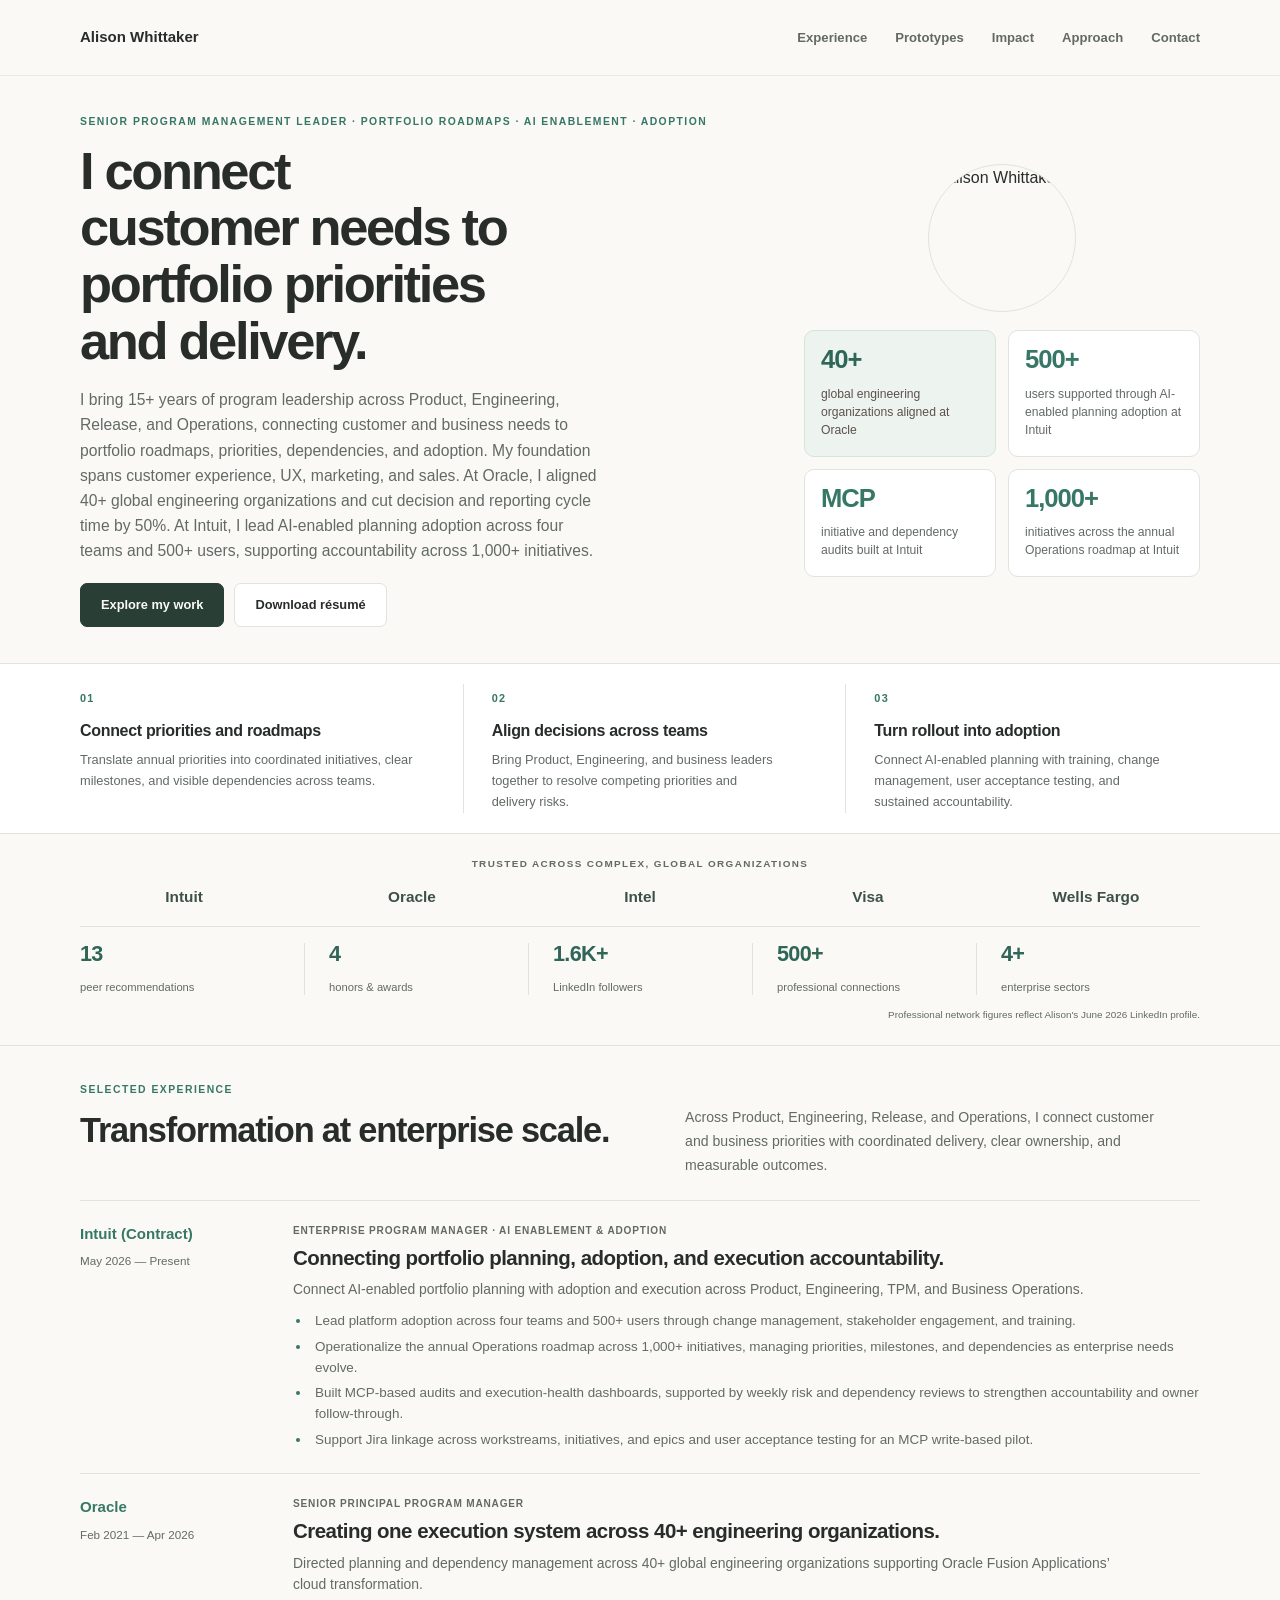
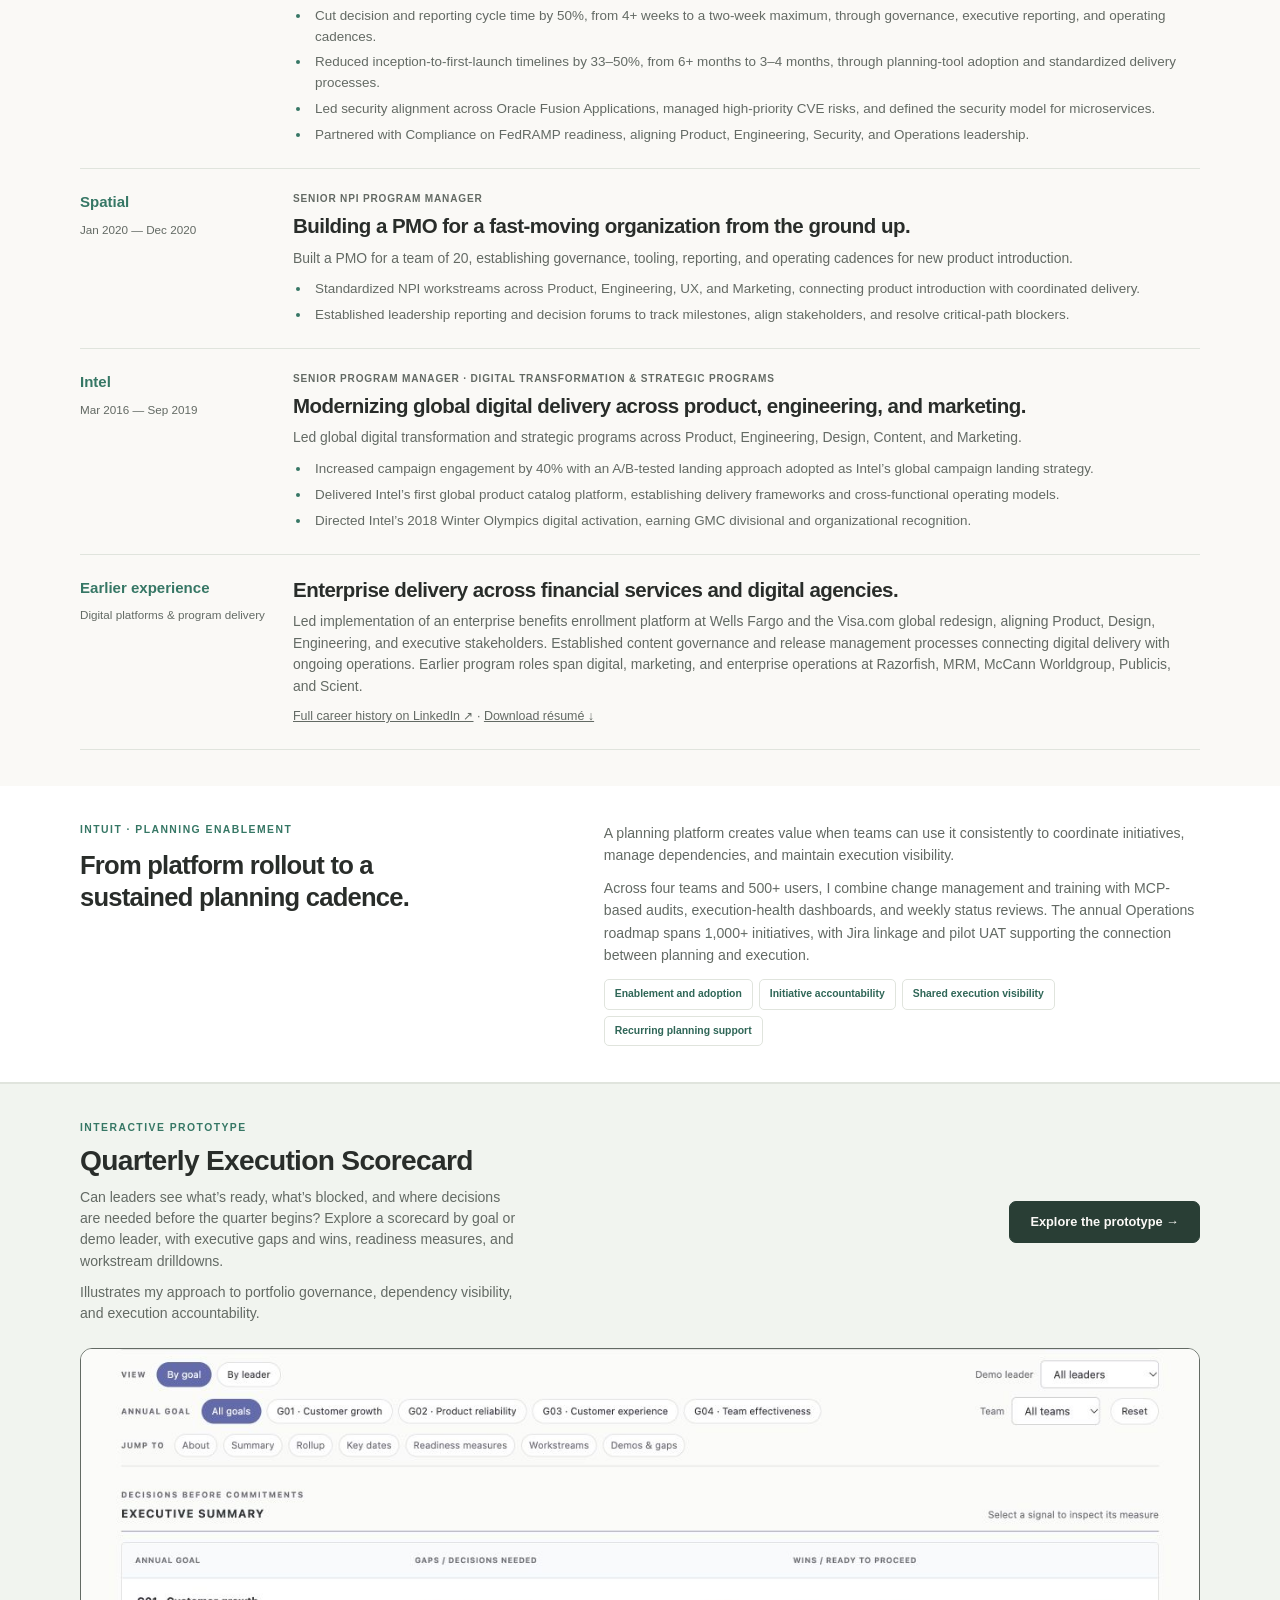
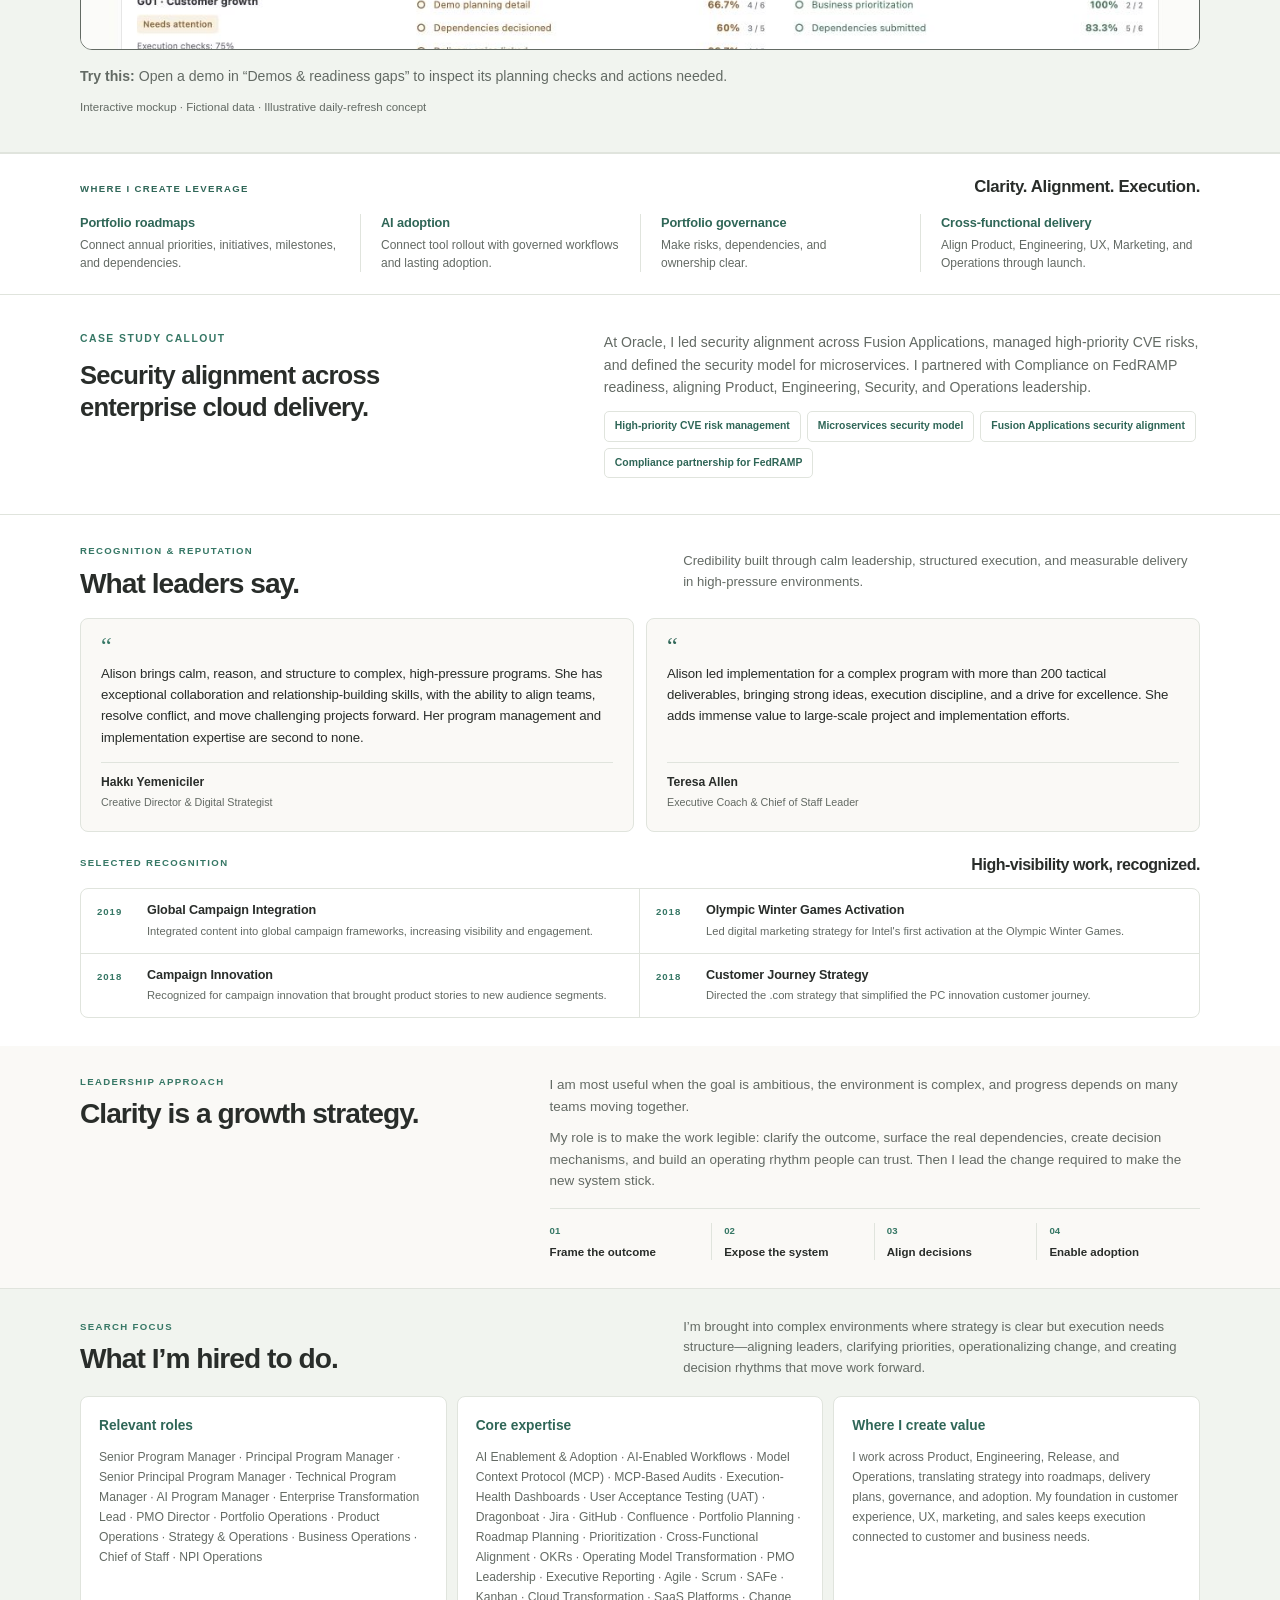
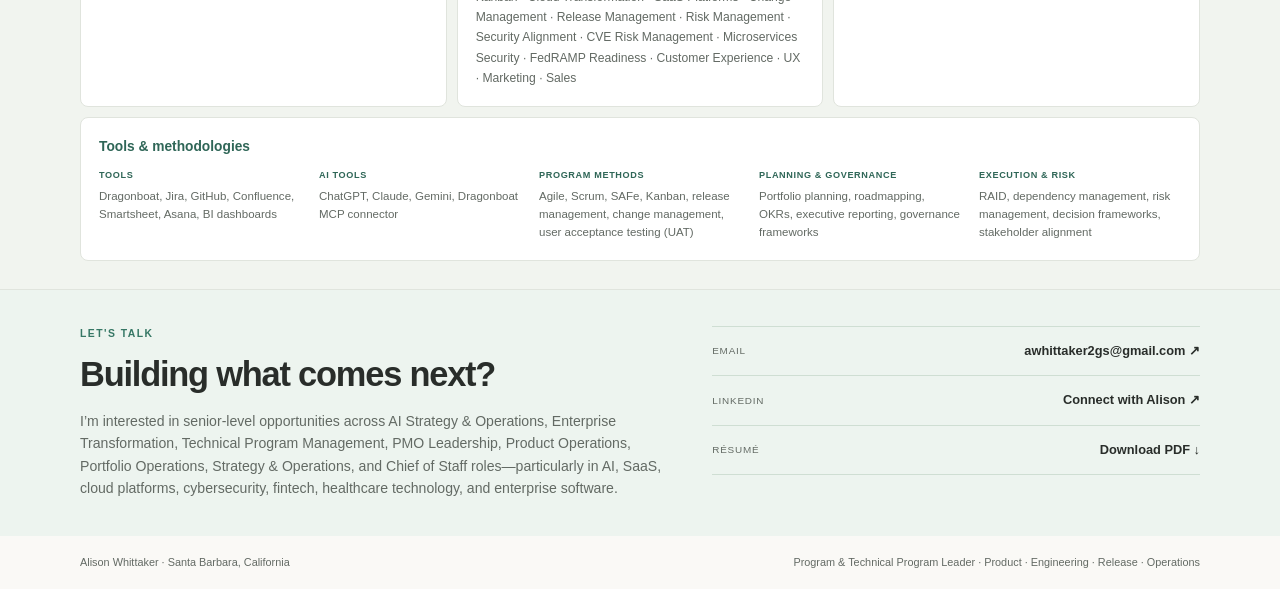
==== index.html @ 37f393e3 "Revert latest messaging balance and restore prior portfolio content" ====
<!doctype html>
<html lang="en">
<head>
  <meta charset="utf-8">
  <meta name="viewport" content="width=device-width, initial-scale=1">
  <meta name="description" content="Alison Whittaker is a senior program management leader connecting portfolio roadmaps, prioritization, AI enablement, and adoption across Product, Engineering, Release, and Operations.">
  <meta name="keywords" content="agentic AI governance, AI portfolio operating system, decision intelligence, AI strategy, AI adoption, AI enablement, AI governance, AI TRiSM, generative AI, autonomous agents, human-in-the-loop controls, enterprise transformation, technical program management, senior program manager, principal program manager, PMO leadership, portfolio governance, product operations, portfolio operations, operating model design, Dragonboat, Jira, GitHub, Confluence, Smartsheet, Asana, BI dashboards, Agile, Scrum, SAFe, Kanban, OKRs, RAID, dependency management, risk management, decision frameworks, cloud transformation, SaaS platforms, change management, release governance, FedRAMP readiness">
  <meta property="og:title" content="Alison Whittaker | Program & Technical Program Leadership">
  <meta property="og:description" content="Senior program leadership connecting customer and business needs to portfolio roadmaps, cross-functional delivery, AI enablement, and adoption.">
  <meta property="og:image" content="alison-whittaker-profile.png">
  <title>Alison Whittaker | Program & Technical Program Leadership</title>
  <link rel="icon" type="image/png" href="alison-whittaker-profile.png">
  <link rel="stylesheet" href="styles.css">
  <link rel="stylesheet" href="homepage.css?v=leverage-strip">
  <script defer src="script.js"></script>
  <style id="prototype-clean-styles">
    #prototypes .prototype-clean { display: grid; grid-template-columns: minmax(0, 1fr) auto; gap: 12px 32px; align-items: center; text-align: left; }
    #prototypes .prototype-clean-heading { min-width: 0; }
    #prototypes .eyebrow { margin: 0 0 8px; }
    #prototypes h2 { margin: 0; font-size: clamp(1.42rem, 2.2vw, 2.1rem); line-height: 1.15; letter-spacing: -.025em; }
    #prototypes .prototype-clean-heading > p:not(.eyebrow) { max-width: 56ch; margin: 10px 0 0; color: var(--muted); font-size: .88rem; line-height: 1.5; }
    #prototypes .prototype-clean-links { display: flex; gap: 10px; align-items: center; flex-wrap: wrap; justify-content: flex-end; }
    #prototypes .prototype-clean-links .button { white-space: nowrap; min-height: 42px; }
    #prototypes .prototype-clean-note { grid-column: 1 / -1; margin: 0; color: var(--muted); font-size: .72rem; line-height: 1.5; text-align: left; }
    @media (max-width: 1000px) {
      #prototypes .prototype-clean { grid-template-columns: 1fr; gap: 16px; }
      #prototypes .prototype-clean-links { justify-content: flex-start; }
      #prototypes .prototype-clean-note { grid-column: 1; }
    }
    @media (max-width: 380px) {
      #prototypes .prototype-clean-links { display: grid; grid-template-columns: 1fr; }
      #prototypes .prototype-clean-links .button { justify-content: flex-start; }
    }
    #prototypes .prototype-preview { grid-column: 1 / -1; display: block; margin-top: 12px; border: 1px solid var(--muted); border-radius: 12px; overflow: hidden; }
    #prototypes .prototype-preview img { display: block; width: 100%; height: auto; }
    #prototypes .prototype-clean-try { grid-column: 1 / -1; margin: 4px 0 0; color: var(--muted); font-size: .88rem; line-height: 1.5; }
    #prototypes .prototype-preview:focus-visible { outline: 3px solid currentColor; outline-offset: 4px; }
  </style>
</head>
<body>
  <header class="site-header">
    <a class="wordmark" href="#top" aria-label="Alison Whittaker, home">
      <span>Alison Whittaker</span>
    </a>
    <button class="menu-toggle" type="button" aria-expanded="false" aria-controls="site-nav">Menu</button>
    <nav id="site-nav" aria-label="Primary navigation">
      <a href="#experience">Experience</a>
      <a href="#prototypes">Prototypes</a>
      <a href="#impact">Impact</a>
      <a href="#approach">Approach</a>
      <a href="#contact">Contact</a>
    </nav>
  </header>

  <main id="top">
    <section class="hero wrap">
      <div class="hero-copy">
        <p class="eyebrow">Senior program management leader · Portfolio roadmaps · AI enablement · Adoption</p>
        <h1>I connect customer needs to portfolio priorities and delivery.</h1>
        <p class="hero-intro">I bring 15+ years of program leadership across Product, Engineering, Release, and Operations, connecting customer and business needs to portfolio roadmaps, priorities, dependencies, and adoption. My foundation spans customer experience, UX, marketing, and sales. At Oracle, I aligned 40+ global engineering organizations and cut decision and reporting cycle time by 50%. At Intuit, I lead AI-enabled planning adoption across four teams and 500+ users, supporting accountability across 1,000+ initiatives.</p>
        <div class="hero-actions">
          <a class="button button-primary" href="#experience">Explore my work</a>
          <a class="button button-secondary" href="Alison-Whittaker-Resume-2026-PM.pdf" download>Download résumé</a>
        </div>
      </div>

      <div class="hero-profile">
        <img class="hero-portrait" src="alison-whittaker-profile.png" alt="Alison Whittaker" width="800" height="800" fetchpriority="high">
      <aside class="proof-grid" aria-label="Career highlights">
        <div class="proof-card proof-card-featured">
          <strong>40+</strong>
          <span>global engineering organizations aligned at Oracle</span>
        </div>
        <div class="proof-card">
          <strong>500+</strong>
          <span>users supported through AI-enabled planning adoption at Intuit</span>
        </div>
        <div class="proof-card">
          <strong>MCP</strong>
          <span>initiative and dependency audits built at Intuit</span>
        </div>
        <div class="proof-card">
          <strong>1,000+</strong>
          <span>initiatives across the annual Operations roadmap at Intuit</span>
        </div>
      </aside>
      </div>
    </section>

    <section class="pillars" aria-label="Leadership focus">
      <div class="wrap pillars-grid">
        <article>
          <span class="pillar-number">01</span>
          <h2>Connect priorities and roadmaps</h2>
          <p>Translate annual priorities into coordinated initiatives, clear milestones, and visible dependencies across teams.</p>
        </article>
        <article>
          <span class="pillar-number">02</span>
          <h2>Align decisions across teams</h2>
          <p>Bring Product, Engineering, and business leaders together to resolve competing priorities and delivery risks.</p>
        </article>
        <article>
          <span class="pillar-number">03</span>
          <h2>Turn rollout into adoption</h2>
          <p>Connect AI-enabled planning with training, change management, user acceptance testing, and sustained accountability.</p>
        </article>
      </div>
    </section>

    <section class="authority-section" aria-label="Professional credibility">
      <div class="wrap">
        <p class="authority-label">Trusted across complex, global organizations</p>
        <div class="brand-rail" aria-label="Selected organizations">
          <span>Intuit</span>
          <span>Oracle</span>
          <span>Intel</span>
          <span>Visa</span>
          <span>Wells Fargo</span>
        </div>
        <div class="authority-stats">
          <div>
            <strong>13</strong>
            <span>peer recommendations</span>
          </div>
          <div>
            <strong>4</strong>
            <span>honors &amp; awards</span>
          </div>
          <div>
            <strong>1.6K+</strong>
            <span>LinkedIn followers</span>
          </div>
          <div>
            <strong>500+</strong>
            <span>professional connections</span>
          </div>
          <div>
            <strong>4+</strong>
            <span>enterprise sectors</span>
          </div>
        </div>
        <p class="source-note">Professional network figures reflect Alison's June 2026 LinkedIn profile.</p>
      </div>
    </section>

    <section class="section wrap" id="experience">
      <div class="section-heading">
        <div>
          <p class="eyebrow">Selected experience</p>
          <h2>Transformation at enterprise scale.</h2>
        </div>
        <p>Across Product, Engineering, Release, and Operations, I connect customer and business priorities with coordinated delivery, clear ownership, and measurable outcomes.</p>
      </div>

      <div class="experience-list">
        <article class="experience-card">
          <div class="experience-meta">
            <span class="company">Intuit (Contract)</span>
            <span>May 2026 — Present</span>
          </div>
          <div class="experience-main">
            <p class="role">Enterprise Program Manager · AI Enablement &amp; Adoption</p>
            <h3>Connecting portfolio planning, adoption, and execution accountability.</h3>
            <p>Connect AI-enabled portfolio planning with adoption and execution across Product, Engineering, TPM, and Business Operations.</p>
            <ul>
              <li>Lead platform adoption across four teams and 500+ users through change management, stakeholder engagement, and training.</li>
              <li>Operationalize the annual Operations roadmap across 1,000+ initiatives, managing priorities, milestones, and dependencies as enterprise needs evolve.</li>
              <li>Built MCP-based audits and execution-health dashboards, supported by weekly risk and dependency reviews to strengthen accountability and owner follow-through.</li>
              <li>Support Jira linkage across workstreams, initiatives, and epics and user acceptance testing for an MCP write-based pilot.</li>
            </ul>
          </div>
        </article>

        <article class="experience-card">
          <div class="experience-meta">
            <span class="company">Oracle</span>
            <span>Feb 2021 — Apr 2026</span>
          </div>
          <div class="experience-main">
            <p class="role">Senior Principal Program Manager</p>
            <h3>Creating one execution system across 40+ engineering organizations.</h3>
            <p>Directed planning and dependency management across 40+ global engineering organizations supporting Oracle Fusion Applications’ cloud transformation.</p>
            <ul>
              <li>Cut decision and reporting cycle time by 50%, from 4+ weeks to a two-week maximum, through governance, executive reporting, and operating cadences.</li>
              <li>Reduced inception-to-first-launch timelines by 33–50%, from 6+ months to 3–4 months, through planning-tool adoption and standardized delivery processes.</li>
              <li>Led security alignment across Oracle Fusion Applications, managed high-priority CVE risks, and defined the security model for microservices.</li>
              <li>Partnered with Compliance on FedRAMP readiness, aligning Product, Engineering, Security, and Operations leadership.</li>
            </ul>
          </div>
        </article>

        <article class="experience-card">
          <div class="experience-meta">
            <span class="company">Spatial</span>
            <span>Jan 2020 — Dec 2020</span>
          </div>
          <div class="experience-main">
            <p class="role">Senior NPI Program Manager</p>
            <h3>Building a PMO for a fast-moving organization from the ground up.</h3>
            <p>Built a PMO for a team of 20, establishing governance, tooling, reporting, and operating cadences for new product introduction.</p>
            <ul>
              <li>Standardized NPI workstreams across Product, Engineering, UX, and Marketing, connecting product introduction with coordinated delivery.</li>
              <li>Established leadership reporting and decision forums to track milestones, align stakeholders, and resolve critical-path blockers.</li>
            </ul>
          </div>
        </article>

        <article class="experience-card">
          <div class="experience-meta">
            <span class="company">Intel</span>
            <span>Mar 2016 — Sep 2019</span>
          </div>
          <div class="experience-main">
            <p class="role">Senior Program Manager · Digital Transformation &amp; Strategic Programs</p>
            <h3>Modernizing global digital delivery across product, engineering, and marketing.</h3>
            <p>Led global digital transformation and strategic programs across Product, Engineering, Design, Content, and Marketing.</p>
            <ul>
              <li>Increased campaign engagement by 40% with an A/B-tested landing approach adopted as Intel’s global campaign landing strategy.</li>
              <li>Delivered Intel’s first global product catalog platform, establishing delivery frameworks and cross-functional operating models.</li>
              <li>Directed Intel’s 2018 Winter Olympics digital activation, earning GMC divisional and organizational recognition.</li>
            </ul>
          </div>
        </article>

        <article class="experience-card">
          <div class="experience-meta">
            <span class="company">Earlier experience</span>
            <span>Digital platforms &amp; program delivery</span>
          </div>
          <div class="experience-main">
            <h3>Enterprise delivery across financial services and digital agencies.</h3>
            <p>Led implementation of an enterprise benefits enrollment platform at Wells Fargo and the Visa.com global redesign, aligning Product, Design, Engineering, and executive stakeholders. Established content governance and release management processes connecting digital delivery with ongoing operations. Earlier program roles span digital, marketing, and enterprise operations at Razorfish, MRM, McCann Worldgroup, Publicis, and Scient.</p>
            <p style="margin-top:10px;font-size:.78rem"><a href="https://www.linkedin.com/in/alisoncwhittaker/" target="_blank" rel="noreferrer">Full career history on LinkedIn ↗</a> · <a href="Alison-Whittaker-Resume-2026-PM.pdf" download>Download résumé ↓</a></p>
          </div>
        </article>
      </div>
    </section>

    <section class="section fedramp-section" id="planning-enablement">
      <div class="wrap fedramp-card">
        <div>
          <p class="eyebrow">Intuit · Planning enablement</p>
          <h2>From platform rollout to a sustained planning cadence.</h2>
        </div>
        <div class="fedramp-copy">
          <p>A planning platform creates value when teams can use it consistently to coordinate initiatives, manage dependencies, and maintain execution visibility.</p>
          <p>Across four teams and 500+ users, I combine change management and training with MCP-based audits, execution-health dashboards, and weekly status reviews. The annual Operations roadmap spans 1,000+ initiatives, with Jira linkage and pilot UAT supporting the connection between planning and execution.</p>
          <div class="fedramp-points">
            <span>Enablement and adoption</span>
            <span>Initiative accountability</span>
            <span>Shared execution visibility</span>
            <span>Recurring planning support</span>
          </div>
        </div>
      </div>
    </section>

    <section class="section prototype-section" id="prototypes" aria-labelledby="prototype-title">
      <div class="wrap prototype-clean">
        <div class="prototype-clean-heading">
          <p class="eyebrow">Interactive prototype</p>
          <h2 id="prototype-title">Quarterly Execution Scorecard</h2>
          <p>Can leaders see what’s ready, what’s blocked, and where decisions are needed before the quarter begins? Explore a scorecard by goal or demo leader, with executive gaps and wins, readiness measures, and workstream drilldowns.</p>
          <p>Illustrates my approach to portfolio governance, dependency visibility, and execution accountability.</p>
        </div>
        <div class="prototype-clean-links">
          <a class="button button-primary" href="decision-intelligence.html">Explore the prototype →</a>
        </div>
        <a class="prototype-preview" href="decision-intelligence.html" aria-label="Explore the Quarterly Execution Scorecard prototype">
          <img src="prototype-preview.png?v=scorecard-v2" alt="Quarterly Execution Scorecard interface showing readiness scores by annual goal, planning detail, dependency decisions, and delivery traceability." width="1280" height="720" loading="lazy">
        </a>
        <p class="prototype-clean-try"><strong>Try this:</strong> Open a demo in “Demos &amp; readiness gaps” to inspect its planning checks and actions needed.</p>
        <p class="prototype-clean-note">Interactive mockup · Fictional data · Illustrative daily-refresh concept</p>
      </div>
    </section>

    <section class="section impact-section leverage-compact" id="impact" aria-labelledby="leverage-title">
      <div class="wrap">
        <div class="leverage-heading">
          <p class="eyebrow">Where I create leverage</p>
          <h2 id="leverage-title">Clarity. Alignment. Execution.</h2>
        </div>
        <div class="leverage-row">
          <article><h3>Portfolio roadmaps</h3><p>Connect annual priorities, initiatives, milestones, and dependencies.</p></article>
          <article><h3>AI adoption</h3><p>Connect tool rollout with governed workflows and lasting adoption.</p></article>
          <article><h3>Portfolio governance</h3><p>Make risks, dependencies, and ownership clear.</p></article>
          <article><h3>Cross-functional delivery</h3><p>Align Product, Engineering, UX, Marketing, and Operations through launch.</p></article>
        </div>
      </div>
    </section>

    <section class="section fedramp-section">
      <div class="wrap fedramp-card">
        <div>
          <p class="eyebrow">Case study callout</p>
          <h2>Security alignment across enterprise cloud delivery.</h2>
        </div>
        <div class="fedramp-copy">
          <p>At Oracle, I led security alignment across Fusion Applications, managed high-priority CVE risks, and defined the security model for microservices. I partnered with Compliance on FedRAMP readiness, aligning Product, Engineering, Security, and Operations leadership.</p>
          <div class="fedramp-points">
            <span>High-priority CVE risk management</span>
            <span>Microservices security model</span>
            <span>Fusion Applications security alignment</span>
            <span>Compliance partnership for FedRAMP</span>
          </div>
        </div>
      </div>
    </section>

    <section class="section recognition-section">
      <div class="wrap">
        <div class="section-heading">
          <div>
            <p class="eyebrow">Recognition &amp; reputation</p>
            <h2>What leaders say.</h2>
          </div>
          <p>Credibility built through calm leadership, structured execution, and measurable delivery in high-pressure environments.</p>
        </div>

        <div class="recognition-layout">
          <blockquote class="testimonial-card">
            <span class="quote-mark" aria-hidden="true">“</span>
            <p>Alison brings calm, reason, and structure to complex, high-pressure programs. She has exceptional collaboration and relationship-building skills, with the ability to align teams, resolve conflict, and move challenging projects forward. Her program management and implementation expertise are second to none.</p>
            <footer>
              <strong>Hakkı Yemeniciler</strong>
              <span>Creative Director &amp; Digital Strategist</span>
            </footer>
          </blockquote>

          <blockquote class="testimonial-card testimonial-card-secondary">
            <span class="quote-mark" aria-hidden="true">“</span>
            <p>Alison led implementation for a complex program with more than 200 tactical deliverables, bringing strong ideas, execution discipline, and a drive for excellence. She adds immense value to large-scale project and implementation efforts.</p>
            <footer>
              <strong>Teresa Allen</strong>
              <span>Executive Coach &amp; Chief of Staff Leader</span>
            </footer>
          </blockquote>
        </div>

        <div class="awards-heading">
          <p class="eyebrow">Selected recognition</p>
          <h3>High-visibility work, recognized.</h3>
        </div>

        <div class="award-list">
            <article>
              <span class="award-year">2019</span>
              <div>
                <h3>Global Campaign Integration</h3>
                <p>Integrated content into global campaign frameworks, increasing visibility and engagement.</p>
              </div>
            </article>
            <article>
              <span class="award-year">2018</span>
              <div>
                <h3>Olympic Winter Games Activation</h3>
                <p>Led digital marketing strategy for Intel's first activation at the Olympic Winter Games.</p>
              </div>
            </article>
            <article>
              <span class="award-year">2018</span>
              <div>
                <h3>Campaign Innovation</h3>
                <p>Recognized for campaign innovation that brought product stories to new audience segments.</p>
              </div>
            </article>
            <article>
              <span class="award-year">2018</span>
              <div>
                <h3>Customer Journey Strategy</h3>
                <p>Directed the .com strategy that simplified the PC innovation customer journey.</p>
              </div>
            </article>
        </div>
      </div>
    </section>

    <section class="section wrap approach-section" id="approach">
      <div class="approach-intro">
        <p class="eyebrow">Leadership approach</p>
        <h2>Clarity is a growth strategy.</h2>
      </div>
      <div class="approach-copy">
        <p>I am most useful when the goal is ambitious, the environment is complex, and progress depends on many teams moving together.</p>
        <p>My role is to make the work legible: clarify the outcome, surface the real dependencies, create decision mechanisms, and build an operating rhythm people can trust. Then I lead the change required to make the new system stick.</p>
        <div class="approach-steps">
          <div><strong>01</strong><span>Frame the outcome</span></div>
          <div><strong>02</strong><span>Expose the system</span></div>
          <div><strong>03</strong><span>Align decisions</span></div>
          <div><strong>04</strong><span>Enable adoption</span></div>
        </div>
      </div>
    </section>

    <section class="section search-section" id="search-focus">
      <div class="wrap">
        <div class="section-heading">
          <div>
            <p class="eyebrow">Search focus</p>
            <h2>What I’m hired to do.</h2>
          </div>
          <p>I’m brought into complex environments where strategy is clear but execution needs structure—aligning leaders, clarifying priorities, operationalizing change, and creating decision rhythms that move work forward.</p>
        </div>
        <div class="search-grid">
          <article>
            <h3>Relevant roles</h3>
            <p>Senior Program Manager · Principal Program Manager · Senior Principal Program Manager · Technical Program Manager · AI Program Manager · Enterprise Transformation Lead · PMO Director · Portfolio Operations · Product Operations · Strategy &amp; Operations · Business Operations · Chief of Staff · NPI Operations</p>
          </article>
          <article>
            <h3>Core expertise</h3>
            <p>AI Enablement &amp; Adoption · AI-Enabled Workflows · Model Context Protocol (MCP) · MCP-Based Audits · Execution-Health Dashboards · User Acceptance Testing (UAT) · Dragonboat · Jira · GitHub · Confluence · Portfolio Planning · Roadmap Planning · Prioritization · Cross-Functional Alignment · OKRs · Operating Model Transformation · PMO Leadership · Executive Reporting · Agile · Scrum · SAFe · Kanban · Cloud Transformation · SaaS Platforms · Change Management · Release Management · Risk Management · Security Alignment · CVE Risk Management · Microservices Security · FedRAMP Readiness · Customer Experience · UX · Marketing · Sales</p>
          </article>
          <article>
            <h3>Where I create value</h3>
            <p>I work across Product, Engineering, Release, and Operations, translating strategy into roadmaps, delivery plans, governance, and adoption. My foundation in customer experience, UX, marketing, and sales keeps execution connected to customer and business needs.</p>
          </article>
          <article class="tools-card">
            <h3>Tools &amp; methodologies</h3>
            <dl class="tools-list">
              <div>
                <dt>Tools</dt>
                <dd>Dragonboat, Jira, GitHub, Confluence, Smartsheet, Asana, BI dashboards</dd>
              </div>
              <div>
                <dt>AI tools</dt>
                <dd>ChatGPT, Claude, Gemini, Dragonboat MCP connector</dd>
              </div>
              <div>
                <dt>Program methods</dt>
                <dd>Agile, Scrum, SAFe, Kanban, release management, change management, user acceptance testing (UAT)</dd>
              </div>
              <div>
                <dt>Planning &amp; governance</dt>
                <dd>Portfolio planning, roadmapping, OKRs, executive reporting, governance frameworks</dd>
              </div>
              <div>
                <dt>Execution &amp; risk</dt>
                <dd>RAID, dependency management, risk management, decision frameworks, stakeholder alignment</dd>
              </div>
            </dl>
          </article>
        </div>
      </div>
    </section>

    <section class="contact-section" id="contact">
      <div class="wrap contact-grid">
        <div>
          <p class="eyebrow">Let's talk</p>
          <h2>Building what comes next?</h2>
          <p>I’m interested in senior-level opportunities across AI Strategy &amp; Operations, Enterprise Transformation, Technical Program Management, PMO Leadership, Product Operations, Portfolio Operations, Strategy &amp; Operations, and Chief of Staff roles—particularly in AI, SaaS, cloud platforms, cybersecurity, fintech, healthcare technology, and enterprise software.</p>
        </div>
        <div class="contact-actions">
          <a class="contact-link" href="mailto:awhittaker2gs@gmail.com">
            <span>Email</span>
            <strong>awhittaker2gs@gmail.com ↗</strong>
          </a>
          <a class="contact-link" href="https://www.linkedin.com/in/alisoncwhittaker/" target="_blank" rel="noreferrer">
            <span>LinkedIn</span>
            <strong>Connect with Alison ↗</strong>
          </a>
          <a class="contact-link" href="Alison-Whittaker-Resume-2026-PM.pdf" download>
            <span>Résumé</span>
            <strong>Download PDF ↓</strong>
          </a>
        </div>
      </div>
    </section>
  </main>

  <footer>
    <div class="wrap footer-inner">
      <p>Alison Whittaker · Santa Barbara, California</p>
      <p>Program &amp; Technical Program Leader · Product · Engineering · Release · Operations</p>
    </div>
  </footer>
</body>
</html>
---- styles.css ----
:root {
  --ink: #3d2924;
  --muted: #76635c;
  --paper: #f8f5f1;
  --surface: #fffdf9;
  --surface-2: #eee5df;
  --line: #ded2ca;
  --accent: #3d9a82;
  --accent-soft: #ead4c9;
  --forest: #2f7566;
  --lime: #cce8dd;
  --cocoa: #4b312b;
  --shadow: 0 1px 2px rgba(76, 49, 43, .06);
  --radius: 10px;
  --max: 1180px;
}

* { box-sizing: border-box; }

html {
  scroll-behavior: smooth;
  scroll-padding-top: 100px;
}

body {
  margin: 0;
  background: var(--paper);
  color: var(--ink);
  font-family: Inter, ui-sans-serif, -apple-system, BlinkMacSystemFont, "Segoe UI", sans-serif;
  line-height: 1.45;
  -webkit-font-smoothing: antialiased;
}

a { color: inherit; }
button, a { -webkit-tap-highlight-color: transparent; }

.wrap {
  width: min(calc(100% - 48px), var(--max));
  margin-inline: auto;
}

.site-header {
  position: sticky;
  z-index: 20;
  top: 0;
  display: flex;
  align-items: center;
  justify-content: space-between;
  min-height: 68px;
  padding: 9px max(24px, calc((100vw - var(--max)) / 2));
  border-bottom: 1px solid color-mix(in srgb, var(--line) 72%, transparent);
  background: color-mix(in srgb, var(--paper) 88%, transparent);
  backdrop-filter: blur(18px);
}

.wordmark {
  display: inline-flex;
  align-items: center;
  gap: 12px;
  color: var(--ink);
  font-size: .94rem;
  font-weight: 750;
  text-decoration: none;
}

.wordmark-photo {
  display: block;
  width: 40px;
  height: 40px;
  border: 2px solid color-mix(in srgb, var(--accent) 40%, var(--surface));
  border-radius: 50%;
  background: var(--surface);
  object-fit: cover;
  object-position: center;
  box-shadow: 0 3px 14px rgba(76, 49, 43, .15);
}

nav {
  display: flex;
  align-items: center;
  gap: 20px;
}

nav a {
  color: var(--muted);
  font-size: .88rem;
  font-weight: 650;
  text-decoration: none;
}

nav a:hover { color: var(--ink); }

.menu-toggle {
  border: 1px solid var(--line);
  background: var(--surface);
  color: var(--ink);
  cursor: pointer;
}

.menu-toggle { display: none; }

.hero {
  display: grid;
  grid-template-columns: minmax(0, 1.18fr) minmax(380px, .82fr);
  gap: 24px;
  align-items: center;
  min-height: 360px;
  padding-block: 26px;
}

.eyebrow {
  margin: 0 0 14px;
  color: var(--accent);
  font-size: .66rem;
  font-weight: 800;
  letter-spacing: .13em;
  text-transform: uppercase;
}

h1, h2, h3, p { text-wrap: pretty; }

h1 {
  max-width: 770px;
  margin: 0;
  font-size: clamp(1.9rem, 3.2vw, 2.85rem);
  font-weight: 760;
  letter-spacing: -.025em;
  line-height: 1.08;
}

.hero-intro {
  max-width: 700px;
  margin: 14px 0 0;
  color: var(--muted);
  font-size: clamp(.92rem, 1.08vw, 1.04rem);
  line-height: 1.48;
}

.hero-actions {
  display: flex;
  flex-wrap: wrap;
  gap: 12px;
  margin-top: 16px;
}

.button {
  display: inline-flex;
  align-items: center;
  justify-content: center;
  min-height: 42px;
  padding: 0 18px;
  border: 1px solid var(--ink);
  border-radius: 999px;
  font-size: .82rem;
  font-weight: 750;
  text-decoration: none;
}

.button-primary { background: var(--cocoa); color: var(--paper); }
.button-secondary { background: transparent; }
.button:hover { opacity: .92; }

.proof-grid {
  display: grid;
  grid-template-columns: 1fr 1fr;
  gap: 10px;
}

.proof-card {
  display: flex;
  min-height: 96px;
  flex-direction: column;
  justify-content: space-between;
  padding: 14px;
  border: 1px solid var(--line);
  border-radius: var(--radius);
  background: var(--surface);
  box-shadow: var(--shadow);
}

.proof-card strong {
  color: var(--accent);
  font-size: clamp(1.22rem, 2vw, 1.72rem);
  letter-spacing: -.04em;
  line-height: 1;
}

.proof-card span {
  color: var(--muted);
  font-size: .78rem;
  line-height: 1.35;
}

.proof-card-featured {
  border-color: #a9d7ca;
  background: var(--lime);
  color: var(--cocoa);
}

.proof-card-featured strong { color: var(--forest); }
.proof-card-featured span { color: #5d514c; }

.pillars {
  padding-block: 14px;
  border-block: 1px solid var(--line);
  background: var(--surface);
}

.pillars-grid {
  display: grid;
  grid-template-columns: repeat(3, 1fr);
  gap: 18px;
}

.pillars article { padding: 6px 14px 8px 0; }
.pillars article + article { border-left: 1px solid var(--line); padding-left: 26px; }
.pillar-number { color: var(--accent); font-size: .68rem; font-weight: 800; letter-spacing: .12em; }
.pillars h2 { margin: 8px 0 5px; font-size: 1rem; letter-spacing: -.02em; }
.pillars p { margin: 0; color: var(--muted); font-size: .82rem; }

.authority-section {
  padding-block: 18px 20px;
  border-bottom: 1px solid var(--line);
  background: #f2ece6;
  color: var(--ink);
}

.authority-label {
  margin: 0 0 10px;
  color: var(--muted);
  font-size: .68rem;
  font-weight: 800;
  letter-spacing: .14em;
  text-align: center;
  text-transform: uppercase;
}

.brand-rail {
  display: grid;
  grid-template-columns: repeat(5, 1fr);
  align-items: center;
  gap: 8px;
  padding: 10px 0 12px;
  border-bottom: 1px solid var(--line);
  color: var(--cocoa);
  text-align: center;
}

.brand-rail span {
  font-size: clamp(.78rem, 1.15vw, .98rem);
  font-weight: 850;
  letter-spacing: 0;
  opacity: .9;
}

.brand-rail span:nth-child(3) {
  font-size: clamp(.78rem, 1.15vw, .98rem);
  letter-spacing: 0;
}

.authority-stats {
  display: grid;
  grid-template-columns: repeat(5, 1fr);
  gap: 0;
  margin-top: 10px;
}

.authority-stats div {
  display: flex;
  min-height: 50px;
  flex-direction: column;
  justify-content: space-between;
  padding: 0 12px;
  border-left: 1px solid var(--line);
}

.authority-stats div:first-child { border-left: 0; padding-left: 0; }
.authority-stats div:last-child { padding-right: 0; }

.authority-stats strong {
  color: var(--forest);
  font-size: clamp(1.16rem, 1.8vw, 1.62rem);
  letter-spacing: -.03em;
  line-height: 1;
}

.authority-stats span {
  max-width: 130px;
  color: var(--muted);
  font-size: .68rem;
  line-height: 1.25;
}

.source-note {
  margin: 8px 0 0;
  color: #96847b;
  font-size: .67rem;
  text-align: right;
}

.section { padding-block: 36px; }

.section-heading {
  display: grid;
  grid-template-columns: 1.2fr .8fr;
  gap: 28px;
  align-items: end;
  margin-bottom: 18px;
}

.section-heading h2, .approach-intro h2, .contact-section h2 {
  max-width: 760px;
  margin: 0;
  font-size: clamp(1.42rem, 2.2vw, 2.1rem);
  letter-spacing: -.025em;
  line-height: 1.12;
}

.section-heading > p {
  margin: 0;
  color: var(--muted);
  font-size: .86rem;
}

.experience-list { display: grid; gap: 12px; }

.experience-card {
  display: grid;
  grid-template-columns: 170px minmax(0, 1fr);
  gap: 10px 22px;
  padding: 16px 18px;
  border: 1px solid var(--line);
  border-radius: var(--radius);
  background: var(--surface);
}

.experience-meta {
  display: flex;
  flex-direction: column;
  gap: 4px;
  color: var(--muted);
  font-size: .7rem;
}

.company { color: var(--accent); font-size: .92rem; font-weight: 800; }
.experience-main { max-width: 780px; }
.role { margin: 0 0 6px; color: var(--muted); font-size: .68rem; font-weight: 750; letter-spacing: .06em; text-transform: uppercase; }
.experience-main h3 { margin: 0 0 7px; font-size: clamp(1.08rem, 1.7vw, 1.42rem); letter-spacing: -.025em; line-height: 1.14; }
.experience-main > p:not(.role) { margin: 0; color: var(--muted); font-size: .88rem; }
.experience-main ul { margin: 8px 0 0; padding-left: 1.08em; }
.experience-main li { padding-left: .35em; margin-top: 3px; color: var(--muted); font-size: .84rem; }

.experience-tags {
  display: flex;
  grid-column: 2;
  flex-wrap: wrap;
  gap: 6px;
}

.experience-tags span {
  padding: 5px 9px;
  border: 1px solid var(--line);
  border-radius: 999px;
  color: var(--forest);
  font-size: .66rem;
  font-weight: 700;
}

.earlier-work {
  max-width: 900px;
  margin: 10px auto 0;
  color: var(--muted);
  text-align: center;
}

.prototype-section {
  border-block: 1px solid var(--line);
  background: #f4eee8;
}

.prototype-grid {
  display: grid;
  gap: 12px;
}

.prototype-card {
  position: relative;
  overflow: hidden;
  padding: 18px 20px;
  border: 1px solid var(--line);
  border-radius: 10px;
  background: var(--surface);
  box-shadow: var(--shadow);
}

.prototype-card-main {
  border-color: color-mix(in srgb, var(--accent) 34%, var(--line));
  background: #eef6f1;
}

.prototype-card-main::after {
  display: none;
}

.prototype-card > * {
  position: relative;
  z-index: 1;
}

.prototype-card-top {
  display: flex;
  flex-wrap: wrap;
  gap: 10px;
  align-items: center;
  justify-content: space-between;
  margin-bottom: 8px;
}

.prototype-tags-row {
  display: flex;
  flex-wrap: wrap;
  gap: 6px;
}

.proto-tag {
  padding: 4px 9px;
  border: 1px solid #a9d7ca;
  border-radius: 6px;
  background: var(--surface);
  color: var(--forest);
  font-size: .64rem;
  font-weight: 750;
}

.proto-ai-badge {
  display: inline-flex;
  align-items: center;
  gap: 6px;
  padding: 5px 11px;
  border: 1px solid #a9d7ca;
  border-radius: 6px;
  background: var(--lime);
  color: var(--forest);
  font-size: .64rem;
  font-weight: 800;
  letter-spacing: .04em;
  white-space: nowrap;
}

.proto-pulse {
  width: 7px;
  height: 7px;
  border-radius: 50%;
  animation: proto-pulse 2s ease-in-out infinite;
  background: var(--accent);
}

@keyframes proto-pulse {
  0%, 100% { opacity: 1; }
  50% { opacity: .3; }
}

.prototype-card h3 {
  margin: 0 0 8px;
  color: var(--cocoa);
  font-size: clamp(1.04rem, 1.45vw, 1.28rem);
  letter-spacing: -.01em;
  line-height: 1.18;
}

.prototype-card > p {
  max-width: 780px;
  margin: 0 0 12px;
  color: var(--muted);
  font-size: .82rem;
  line-height: 1.38;
}

.prototype-features {
  display: grid;
  grid-template-columns: repeat(2, 1fr);
  gap: 7px;
  margin-bottom: 12px;
}

.pf-item {
  display: flex;
  gap: 8px;
  align-items: flex-start;
  padding: 8px 10px;
  border: 1px solid var(--line);
  border-radius: 8px;
  background: var(--surface);
}

.pf-icon {
  display: grid;
  flex-shrink: 0;
  width: 28px;
  height: 28px;
  place-items: center;
  border: 1px solid var(--line);
  border-radius: 50%;
  color: var(--forest);
  font-size: .85rem;
}

.pf-item strong {
  display: block;
  margin-bottom: 2px;
  font-size: .78rem;
  letter-spacing: -.01em;
}

.pf-item span {
  color: var(--muted);
  font-size: .7rem;
  line-height: 1.32;
}

.prototype-cta {
  border-color: var(--cocoa);
}

.prototype-actions {
  display: flex;
  flex-wrap: wrap;
  gap: 10px;
}

.prototype-cta {
  border: 0;
  background: var(--forest);
  box-shadow: none;
}

.prototype-suite {
  display: grid;
  grid-template-columns: repeat(3, minmax(0, 1fr));
  gap: 10px;
  margin-top: 12px;
}

.suite-card {
  display: grid;
  min-height: 118px;
  align-content: space-between;
  gap: 8px;
  padding: 13px;
  border: 1px solid var(--line);
  border-radius: 8px;
  background: var(--surface);
  box-shadow: var(--shadow);
  text-decoration: none;
  transition: border-color .2s ease, background .2s ease;
}

.suite-card span {
  color: var(--accent);
  font-size: .68rem;
  font-weight: 850;
  letter-spacing: .08em;
}

.suite-card strong {
  color: var(--cocoa);
  font-size: .9rem;
  letter-spacing: -.01em;
  line-height: 1.18;
}

.suite-card em {
  color: var(--muted);
  font-size: .72rem;
  font-style: normal;
  line-height: 1.35;
}

.suite-card:hover {
  border-color: color-mix(in srgb, var(--accent) 44%, var(--line));
  background: #f8fbf8;
}

.impact-section {
  border-block: 1px solid var(--line);
  background: #edf5f1;
  color: var(--ink);
}

.impact-section .eyebrow { color: var(--forest); }
.impact-section .section-heading > p { color: var(--muted); }

.impact-grid {
  display: grid;
  grid-template-columns: repeat(3, 1fr);
  gap: 10px;
}

.impact-card {
  min-height: 128px;
  padding: 16px;
  border: 1px solid #c5ddd5;
  border-radius: var(--radius);
  background: var(--surface);
}

.impact-card-large { grid-row: span 2; min-height: 226px; }
.impact-card-accent { display: flex; align-items: flex-end; background: var(--accent-soft); color: var(--cocoa); }
.impact-icon { display: inline-grid; width: 30px; height: 30px; place-items: center; border: 1px solid #9bcabe; border-radius: 50%; color: var(--forest); font-size: .86rem; }
.impact-card h3 { margin: 14px 0 6px; font-size: 1rem; letter-spacing: -.01em; }
.impact-card p { color: var(--muted); font-size: .84rem; }
.impact-card ul { margin: 10px 0 0; padding: 0; list-style: none; }
.impact-card li { padding-block: 4px; border-top: 1px solid #c5ddd5; color: var(--muted); font-size: .74rem; }
.impact-card .quote { margin: 0; color: var(--cocoa); font-size: clamp(.98rem, 1.25vw, 1.16rem); font-weight: 720; letter-spacing: -.01em; line-height: 1.22; }

.fedramp-section {
  border-bottom: 1px solid var(--line);
  background: var(--surface);
}

.fedramp-card {
  display: grid;
  grid-template-columns: .9fr 1.1fr;
  gap: 24px;
  align-items: center;
  padding-block: 22px;
}

.fedramp-card h2 {
  max-width: 620px;
  margin: 0;
  font-size: clamp(1.25rem, 1.9vw, 1.8rem);
  letter-spacing: -.03em;
  line-height: 1.1;
}

.fedramp-copy p {
  margin: 0 0 10px;
  color: var(--muted);
  font-size: .88rem;
}

.fedramp-points {
  display: flex;
  flex-wrap: wrap;
  gap: 8px;
}

.fedramp-points span {
  padding: 6px 10px;
  border: 1px solid #a9d7ca;
  border-radius: 999px;
  background: var(--lime);
  color: var(--forest);
  font-size: .68rem;
  font-weight: 750;
}

.recognition-section {
  background: var(--surface);
}

.recognition-layout {
  display: grid;
  grid-template-columns: 1.08fr .92fr;
  gap: 10px;
  align-items: stretch;
}

.testimonial-card {
  display: flex;
  min-height: 188px;
  flex-direction: column;
  margin: 0;
  padding: 18px;
  border: 1px solid #b9d9d0;
  border-radius: var(--radius);
  background: #f7fbf8;
}

.quote-mark {
  color: var(--accent);
  font-family: Georgia, serif;
  font-size: 1.8rem;
  line-height: .65;
}

.testimonial-card > p {
  margin: 10px 0 14px;
  color: var(--ink);
  font-size: clamp(.84rem, .95vw, .94rem);
  font-weight: 720;
  letter-spacing: -.01em;
  line-height: 1.34;
}

.testimonial-card-secondary {
  background: #f2f8f5;
}

.testimonial-card-secondary .quote-mark {
  color: var(--forest);
}

.testimonial-card-secondary footer {
  border-color: #aacfc4;
}

.testimonial-card footer {
  display: flex;
  flex-direction: column;
  gap: 4px;
  margin-top: auto;
  padding-top: 12px;
  border-top: 1px solid color-mix(in srgb, var(--accent) 34%, transparent);
  background: transparent;
  color: var(--ink);
}

.testimonial-card footer span {
  color: var(--muted);
  font-size: .75rem;
}

.awards-heading {
  display: flex;
  align-items: end;
  justify-content: space-between;
  gap: 18px;
  margin: 18px 0 10px;
}

.awards-heading .eyebrow {
  margin-bottom: 0;
}

.awards-heading h3 {
  margin: 0;
  font-size: clamp(1.04rem, 1.55vw, 1.34rem);
  letter-spacing: -.03em;
}

.award-list {
  display: grid;
  grid-template-columns: 1fr 1fr;
  overflow: hidden;
  border: 1px solid var(--line);
  border-radius: var(--radius);
  background: var(--paper);
}

.award-list article {
  display: grid;
  grid-template-columns: 52px 1fr;
  gap: 10px;
  min-height: 66px;
  padding: 11px 14px;
  border-bottom: 1px solid var(--line);
}

.award-list article:nth-child(odd) { border-right: 1px solid var(--line); }
.award-list article:nth-last-child(-n + 2) { border-bottom: 0; }

.award-year {
  color: var(--accent);
  font-size: .66rem;
  font-weight: 800;
  letter-spacing: .1em;
}

.award-list h3 {
  margin: 0 0 4px;
  font-size: .86rem;
  letter-spacing: -.01em;
}

.award-list p {
  margin: 0;
  color: var(--muted);
  font-size: .74rem;
  line-height: 1.35;
}

.approach-section {
  display: grid;
  grid-template-columns: .85fr 1.15fr;
  gap: 30px;
}

.approach-copy > p {
  margin: 0 0 10px;
  color: var(--muted);
  font-size: .9rem;
}

.approach-steps {
  display: grid;
  grid-template-columns: 1fr 1fr;
  margin-top: 14px;
  border-top: 1px solid var(--line);
  border-left: 1px solid var(--line);
}

.approach-steps div {
  display: flex;
  min-height: 56px;
  flex-direction: column;
  justify-content: space-between;
  padding: 10px;
  border-right: 1px solid var(--line);
  border-bottom: 1px solid var(--line);
}

.approach-steps strong { color: var(--accent); font-size: .66rem; }
.approach-steps span { font-size: .86rem; font-weight: 750; }

.search-section {
  border-block: 1px solid var(--line);
  background: #f1e9e4;
}

.search-grid {
  display: grid;
  grid-template-columns: repeat(3, 1fr);
  gap: 10px;
}

.search-grid article {
  padding: 16px;
  border: 1px solid var(--line);
  border-radius: var(--radius);
  background: var(--surface);
}

.search-grid .tools-card {
  grid-column: 1 / -1;
}

.search-grid h3 {
  margin: 0 0 8px;
  color: var(--forest);
  font-size: .96rem;
}

.search-grid p {
  margin: 0;
  color: var(--muted);
  font-size: .84rem;
  line-height: 1.45;
}

.tools-list {
  display: grid;
  grid-template-columns: repeat(5, 1fr);
  gap: 0;
  margin: 0;
}

.tools-list div {
  padding: 0 16px;
  border-left: 1px solid var(--line);
}

.tools-list div:first-child {
  padding-left: 0;
  border-left: 0;
}

.tools-list div:last-child {
  padding-right: 0;
}

.tools-list dt {
  margin-bottom: 7px;
  color: var(--forest);
  font-size: .66rem;
  font-weight: 800;
  letter-spacing: .09em;
  text-transform: uppercase;
}

.tools-list dd {
  margin: 0;
  color: var(--muted);
  font-size: .78rem;
  line-height: 1.45;
}

.contact-section {
  padding-block: 40px;
  background: #e4f1ec;
}

.contact-grid {
  display: grid;
  grid-template-columns: 1fr .8fr;
  gap: 30px;
}

.contact-grid > div > p:not(.eyebrow) { max-width: 690px; color: #614b43; font-size: .86rem; }
.contact-actions { border-top: 1px solid #c8a99b; }

.contact-link {
  display: flex;
  align-items: center;
  justify-content: space-between;
  gap: 20px;
  padding: 10px 0;
  border-bottom: 1px solid #c8a99b;
  text-decoration: none;
}

.contact-link span { color: #806258; font-size: .68rem; text-transform: uppercase; letter-spacing: .08em; }
.contact-link strong { font-size: .88rem; }
.contact-link strong { text-align: right; }
.contact-link:hover strong { color: var(--accent); }

footer { padding-block: 20px; background: var(--cocoa); color: #f5ece7; }
.footer-inner { display: flex; justify-content: space-between; gap: 30px; }
.footer-inner p { margin: 0; font-size: .78rem; }

@media (max-width: 900px) {
  .hero { grid-template-columns: 1fr; gap: 22px; min-height: auto; padding-block: 34px; }
  .proof-grid { max-width: 700px; }
  .section-heading, .approach-section, .contact-grid { grid-template-columns: 1fr; gap: 24px; }
  .pillars-grid { grid-template-columns: 1fr; }
  .pillars article + article { border-top: 1px solid var(--line); border-left: 0; padding-left: 0; }
  .authority-stats { grid-template-columns: repeat(3, 1fr); row-gap: 26px; }
  .authority-stats div:nth-child(4) { border-left: 0; padding-left: 0; }
  .impact-grid { grid-template-columns: 1fr 1fr; }
  .impact-card-large { grid-row: auto; min-height: 140px; }
  .impact-card-large h3 { margin-top: 20px; }
  .fedramp-card { grid-template-columns: 1fr; gap: 18px; }
  .recognition-layout { grid-template-columns: 1fr; }
  .testimonial-card { min-height: 0; }
  .search-grid { grid-template-columns: 1fr; }
  .prototype-features { grid-template-columns: 1fr; }
  .prototype-card { padding: 20px; }
  .prototype-suite { grid-template-columns: 1fr 1fr; }
  .tools-list { grid-template-columns: 1fr 1fr; gap: 18px 0; }
  .tools-list div, .tools-list div:first-child, .tools-list div:last-child { padding: 0 16px; border-left: 1px solid var(--line); }
  .tools-list div:nth-child(odd) { padding-left: 0; border-left: 0; }
}

@media (max-width: 680px) {
  .wrap { width: min(calc(100% - 30px), var(--max)); }
  .site-header { min-height: 66px; padding-inline: 15px; }
  .menu-toggle { display: inline-flex; min-height: 38px; align-items: center; padding: 0 14px; border-radius: 999px; font-weight: 700; }
  nav {
    position: absolute;
    top: 66px;
    right: 15px;
    left: 15px;
    display: none;
    align-items: stretch;
    flex-direction: column;
    gap: 0;
    padding: 10px;
    border: 1px solid var(--line);
    border-radius: 18px;
    background: var(--surface);
    box-shadow: var(--shadow);
  }
  nav.open { display: flex; }
  nav a { padding: 13px; }
  h1 { font-size: clamp(1.9rem, 8.4vw, 2.35rem); }
  .hero { padding-block: 28px 34px; }
  .proof-grid { grid-template-columns: repeat(2, minmax(0, 1fr)); }
  .proof-card { min-height: 96px; }
  .brand-rail { grid-template-columns: repeat(2, 1fr); row-gap: 10px; }
  .brand-rail span:last-child { grid-column: 1 / -1; }
  .authority-stats { grid-template-columns: 1fr 1fr; }
  .authority-stats div { min-height: 62px; padding: 0 12px; }
  .authority-stats div:nth-child(3), .authority-stats div:nth-child(5) { border-left: 0; padding-left: 0; }
  .authority-stats div:nth-child(4) { border-left: 1px solid color-mix(in srgb, var(--paper) 18%, transparent); padding-left: 14px; }
  .authority-stats div:last-child { grid-column: 1 / -1; }
  .authority-stats span { max-width: 145px; }
  .source-note { text-align: left; }
  .section { padding-block: 34px; }
  .experience-card { grid-template-columns: 1fr; padding: 18px; }
  .experience-tags { grid-column: 1; }
  .impact-grid { grid-template-columns: 1fr; }
  .impact-card, .impact-card-large { min-height: 136px; }
  .impact-card h3 { margin-top: 14px; }
  .testimonial-card { min-height: 0; padding: 18px; }
  .testimonial-card > p { margin: 10px 0 14px; }
  .awards-heading { align-items: flex-start; flex-direction: column; gap: 12px; }
  .award-list { grid-template-columns: 1fr; }
  .award-list article { grid-template-columns: 50px 1fr; gap: 10px; padding: 12px 14px; border-right: 0; }
  .award-list article:nth-child(odd) { border-right: 0; }
  .award-list article:nth-last-child(-n + 2) { border-bottom: 1px solid var(--line); }
  .award-list article:last-child { border-bottom: 0; }
  .approach-steps { grid-template-columns: 1fr; }
  .contact-section { padding-block: 34px; }
  .contact-link { align-items: flex-start; flex-direction: column; }
  .contact-link strong { text-align: left; }
  .prototype-card-top { align-items: flex-start; flex-direction: column; }
  .prototype-suite { grid-template-columns: 1fr; }
  .footer-inner { flex-direction: column; }
  .tools-list { grid-template-columns: 1fr; }
  .tools-list div, .tools-list div:first-child, .tools-list div:last-child, .tools-list div:nth-child(odd) {
    padding: 14px 0 0;
    border-top: 1px solid var(--line);
    border-left: 0;
  }
  .tools-list div:first-child { padding-top: 0; border-top: 0; }
}

@media (max-width: 360px) {
  .proof-grid { grid-template-columns: 1fr; }
}

@media (prefers-reduced-motion: no-preference) {
  .button, .proof-card, .impact-card { transition: border-color .2s ease, opacity .2s ease; }
  .proof-card:hover, .impact-card:hover { border-color: color-mix(in srgb, var(--accent) 35%, var(--line)); }
}
---- homepage.css ----
/* Homepage refinement: consistent rhythm, restrained surfaces, readable hierarchy. */
:root { --paper:#faf9f6; --surface:#ffffff; --surface-2:#f2f3ef; --ink:#292d2a; --muted:#636a64; --line:#e0e4dd; --accent:#367765; --forest:#2f6657; --cocoa:#293e35; --lime:#edf4ef; --accent-soft:#edf2ed; --max:1120px; --radius:12px; }
body { line-height:1.6; }
h1,h2,h3 { text-wrap:balance; }
p { text-wrap:pretty; }
.wrap { width:min(calc(100% - 64px),var(--max)); }
.site-header { min-height:76px; padding-block:12px; background:rgba(250,249,246,.96); backdrop-filter:blur(12px); }
.wordmark { gap:10px; font-weight:700; }
.wordmark-photo { width:38px; height:38px; border:1px solid var(--line); box-shadow:none; }
nav { gap:28px; }
nav a { font-size:.82rem; font-weight:600; }
a:focus-visible,button:focus-visible { outline:2px solid var(--accent); outline-offset:5px; }
.hero { grid-template-columns:minmax(0,1.25fr) minmax(300px,.75fr); gap:64px; padding-block:38px 36px; min-height:0; }
.eyebrow { margin-bottom:12px; font-size:.65rem; letter-spacing:.14em; font-weight:700; }
h1 { font-size:clamp(2.2rem,4.1vw,3.3rem); line-height:1.08; letter-spacing:-.045em; font-weight:700; max-width:16ch; }
.hero-intro { margin-top:18px; font-size:.98rem; line-height:1.6; max-width:60ch; }
.hero-actions { margin-top:20px; gap:10px; }
.button { min-height:44px; padding-inline:20px; font-size:.8rem; font-weight:650; border-radius:7px; }
.button-primary { border-color:var(--cocoa); }
.button-secondary { border-color:var(--line); background:var(--surface); }
.proof-grid { gap:12px; }
.proof-card { min-height:112px; padding:18px; gap:14px; box-shadow:none; border-radius:10px; justify-content:flex-start; }
.proof-card strong { font-size:1.8rem; font-weight:650; letter-spacing:-.04em; }
.proof-card span { font-size:.76rem; line-height:1.5; }
.proof-card-featured { background:var(--lime); border-color:#d4e4d8; }
.pillars { padding-block:20px; }
.pillars-grid { gap:28px; }
.pillars article { padding:0; }
.pillars article + article { padding-left:28px; }
.pillars h2 { margin:10px 0 8px; font-size:1rem; line-height:1.35; }
.pillars p { font-size:.8rem; line-height:1.65; }
.authority-section { background:transparent; padding-block:22px; }
.authority-label { font-size:.62rem; margin-bottom:14px; }
.brand-rail { padding:0 0 16px; gap:20px; }
.brand-rail span,.brand-rail span:nth-child(3) { font-size:.96rem; font-weight:700; }
.authority-stats { margin-top:16px; }
.authority-stats div { min-height:52px; gap:9px; padding-inline:24px; }
.authority-stats strong { font-size:1.35rem; font-weight:650; }
.authority-stats span { font-size:.7rem; line-height:1.45; }
.source-note { margin-top:12px; color:var(--muted); font-size:.62rem; }
.section { padding-block:36px; }
.section-heading { grid-template-columns:1.05fr .95fr; gap:36px; align-items:start; margin-bottom:22px; }
.section-heading h2,.approach-intro h2,.contact-section h2 { font-size:clamp(1.6rem,2.7vw,2.15rem); font-weight:650; line-height:1.2; letter-spacing:-.035em; }
.section-heading > p { font-size:.88rem; line-height:1.7; padding-top:24px; }
.experience-list { gap:0; border-top:1px solid var(--line); }
.experience-card { grid-template-columns:185px minmax(0,1fr); gap:28px; padding:22px 0; border:0; border-bottom:1px solid var(--line); border-radius:0; background:transparent; }
.experience-meta { gap:8px; font-size:.73rem; line-height:1.5; }
.company { font-size:.94rem; font-weight:700; line-height:1.45; }
.experience-main { max-width:none; min-width:0; }
.role { margin-bottom:6px; font-size:.63rem; letter-spacing:.08em; line-height:1.6; }
.experience-main h3 { font-size:clamp(1.1rem,1.6vw,1.3rem); margin-bottom:8px; line-height:1.3; font-weight:650; }
.experience-main > p:not(.role) { font-size:.87rem; line-height:1.55; }
.experience-main ul { margin-top:10px; padding-left:18px; }
.experience-main li { padding-left:4px; margin-top:5px; font-size:.84rem; line-height:1.55; }
.experience-main li::marker { color:var(--accent); }
.experience-main > p.experience-skills { margin-top:12px; padding-top:10px; border-top:1px solid var(--line); font-size:.73rem; line-height:1.65; color:var(--muted); }
.experience-skills strong { display:inline-block; margin-bottom:3px; color:var(--forest); font-size:.62rem; text-transform:uppercase; letter-spacing:.1em; }
.fedramp-section { background:var(--surface); }
.fedramp-card { grid-template-columns:.9fr 1.1fr; padding-block:0; gap:36px; align-items:start; }
.fedramp-card h2 { font-size:clamp(1.4rem,2vw,1.8rem); line-height:1.25; font-weight:650; }
.fedramp-copy p { font-size:.88rem; line-height:1.6; margin-bottom:10px; }
.fedramp-points { gap:6px; margin-top:12px; }
.fedramp-points span { background:transparent; border-color:var(--line); border-radius:5px; font-size:.65rem; font-weight:600; }
.prototype-section { background:#f1f4ef; }
#prototypes .prototype-clean { grid-template-columns:minmax(0,1fr) auto; gap:14px 32px; }
#prototypes h2 { font-size:clamp(1.6rem,2.7vw,2.15rem); line-height:1.2; font-weight:650; }
#prototypes .prototype-clean-heading > p:not(.eyebrow) { max-width:68ch; margin-top:10px; font-size:.88rem; line-height:1.6; }
#prototypes .prototype-preview { margin-top:8px; border-color:var(--line); border-radius:10px; }
#prototypes .prototype-preview img { max-height:300px; object-fit:cover; object-position:top; }
#prototypes .prototype-clean-try { margin-top:0; font-size:.8rem; line-height:1.65; }
#prototypes .prototype-clean-note { font-size:.65rem; }
.impact-section { background:var(--paper); }
.impact-grid { gap:12px; }
.impact-card { min-height:140px; padding:20px; border-color:var(--line); box-shadow:none; }
.impact-card-large { min-height:0; }
.impact-card h3 { margin:12px 0 8px; font-weight:650; }
.impact-card p { margin:0; line-height:1.7; }
.impact-card ul { margin-top:14px; }
.impact-card li { padding-block:6px; border-color:var(--line); }
.impact-icon { border-color:var(--line); }
.impact-card-accent { background:var(--lime); }
.impact-card .quote { line-height:1.5; font-weight:550; }
.recognition-layout { gap:14px; grid-template-columns:1fr 1fr; }
.testimonial-card,.testimonial-card-secondary { padding:22px; background:var(--paper); border-color:var(--line); }
.testimonial-card > p { margin:10px 0 16px; font-size:.9rem; line-height:1.6; font-weight:500; }
.testimonial-card footer { padding-block:12px 0; border-color:var(--line); font-size:.82rem; }
.testimonial-card footer span { font-size:.7rem; }
.awards-heading { margin:24px 0 12px; }
.award-list { background:var(--surface); }
.award-list article { padding:16px; gap:12px; align-items:start; }
.award-list h3 { font-weight:650; line-height:1.5; }
.award-list p { font-size:.76rem; line-height:1.6; }
.approach-section { gap:36px; grid-template-columns:.9fr 1.1fr; }
.approach-copy > p { margin-bottom:12px; font-size:.9rem; line-height:1.6; }
.approach-steps { margin-top:18px; border:0; gap:10px; }
.approach-steps div { border:1px solid var(--line); border-radius:8px; min-height:64px; padding:12px 14px; gap:6px; }
.approach-steps span { font-size:.8rem; font-weight:600; }
.search-section { background:#f1f4ef; }
.search-grid { grid-template-columns:1fr 1fr; gap:12px; }
.search-grid article { padding:20px; }
.search-grid article:nth-child(3) { grid-column:1 / -1; }
.search-grid h3 { margin-bottom:10px; font-size:.94rem; font-weight:650; }
.search-grid p { font-size:.82rem; line-height:1.65; }
.tools-list { grid-template-columns:repeat(3,minmax(0,1fr)); gap:24px; }
.tools-list div,.tools-list div:first-child,.tools-list div:last-child { padding:0; border:0; }
.tools-list dt { font-size:.61rem; }
.tools-list dd { font-size:.78rem; line-height:1.6; }
.contact-section { padding-block:36px; background:var(--lime); }
.contact-grid { gap:36px; grid-template-columns:1.1fr .9fr; align-items:start; }
.contact-grid > div > p:not(.eyebrow) { margin:14px 0 0; color:var(--muted); font-size:.88rem; line-height:1.6; }
.contact-actions,.contact-link { border-color:#cfded3; }
.contact-link { padding:14px 0; gap:16px; }
.contact-link span { font-size:.62rem; color:var(--muted); }
.contact-link strong { font-size:.8rem; font-weight:600; overflow-wrap:anywhere; }
body > footer { padding-block:18px; background:var(--paper); color:var(--muted); }
.footer-inner { gap:20px; }
.footer-inner p { font-size:.68rem; }
@media(max-width:1000px) {
 .hero { gap:32px; grid-template-columns:1.15fr .85fr; }
 #prototypes .prototype-clean { grid-template-columns:1fr; }
 #prototypes .prototype-clean-links { justify-content:flex-start; }
 .section-heading { gap:32px; }
}
@media(max-width:900px) {
 .hero { grid-template-columns:1fr; padding-block:32px; gap:24px; }
 h1 { max-width:20ch; }
 .proof-grid { max-width:none; grid-template-columns:repeat(4,minmax(0,1fr)); }
 .proof-card { min-height:136px; padding:16px; }
 .proof-card strong { font-size:1.5rem; }
 .pillars-grid { grid-template-columns:repeat(3,minmax(0,1fr)); gap:20px; }
 .pillars article + article { border-top:0; border-left:1px solid var(--line); padding-left:20px; }
 .section-heading,.fedramp-card,.approach-section,.contact-grid { grid-template-columns:1fr; gap:24px; }
 .section-heading > p { padding-top:0; max-width:70ch; }
 .recognition-layout { grid-template-columns:1fr; }
 .authority-stats { grid-template-columns:repeat(5,minmax(0,1fr)); gap:0; }
 .authority-stats div,.authority-stats div:nth-child(4) { border-left:1px solid var(--line); padding-inline:16px; }
 .authority-stats div:first-child { border-left:0; padding-left:0; }
 .search-grid { grid-template-columns:1fr 1fr; }
}
@media(max-width:680px) {
 .wrap { width:calc(100% - 40px); }
 .site-header { min-height:66px; padding-inline:20px; }
 nav { gap:0; }
 .hero { padding-block:28px; }
 h1 { font-size:clamp(2rem,8.5vw,2.65rem); max-width:18ch; }
 .hero-intro { font-size:.92rem; margin-top:20px; }
 .hero-actions { margin-top:24px; }
 .proof-grid { grid-template-columns:repeat(2,minmax(0,1fr)); gap:10px; }
 .proof-card { min-height:116px; gap:14px; }
 .pillars { padding-block:8px; }
 .pillars-grid { grid-template-columns:1fr; gap:0; }
 .pillars article,.pillars article + article { padding:20px 0; border-left:0; }
 .pillars article + article { border-top:1px solid var(--line); }
 .brand-rail { display:flex; flex-wrap:wrap; justify-content:center; gap:14px 24px; }
 .authority-stats { grid-template-columns:repeat(2,minmax(0,1fr)); gap:22px 0; }
 .authority-stats div,.authority-stats div:nth-child(4) { padding-inline:16px; min-height:54px; }
 .authority-stats div:nth-child(odd) { border-left:0; padding-left:0; }
 .authority-stats div:last-child { grid-column:auto; }
 .source-note { margin-top:20px; }
 .section { padding-block:28px; }
 .section-heading { margin-bottom:18px; gap:14px; }
 .experience-card { grid-template-columns:1fr; gap:14px; padding-block:20px; }
 .experience-meta { flex-direction:row; flex-wrap:wrap; justify-content:space-between; gap:8px 20px; }
 .experience-meta .company { max-width:100%; }
 .experience-main h3 { font-size:1.14rem; }
 .experience-main > p.experience-skills { margin-top:18px; }
 #prototypes .prototype-clean { gap:18px; }
 #prototypes .prototype-preview img { max-height:none; }
 .impact-grid,.search-grid { grid-template-columns:1fr; gap:12px; }
 .impact-card,.impact-card-large { min-height:0; padding:22px; }
 .recognition-layout { gap:14px; }
 .testimonial-card { padding:22px; }
 .award-list article { padding:18px; }
 .approach-steps { grid-template-columns:1fr 1fr; }
 .tools-list { grid-template-columns:1fr; gap:18px; }
 .tools-list div,.tools-list div:first-child,.tools-list div:last-child,.tools-list div:nth-child(odd) { padding:0; border:0; }
 .contact-section { padding-block:28px; }
 .contact-link { flex-direction:row; align-items:center; }
 .contact-link strong { text-align:right; }
 .footer-inner { gap:8px; }
}
@media(prefers-reduced-motion:reduce) { html { scroll-behavior:auto; } * { animation:none!important; transition:none!important; } }

/* Larger portrait within the hero, balanced with compact career highlights. */
.hero { align-items:center; }
.hero-profile { display:grid; gap:18px; justify-items:center; min-width:0; }
.hero-portrait { display:block; width:148px; height:148px; object-fit:cover; object-position:center 36%; border-radius:50%; border:1px solid var(--line); }
.hero-profile .proof-grid { width:100%; }
.hero-profile .proof-card { min-height:104px; padding:16px; gap:12px; }
.hero-profile .proof-card strong { font-size:1.6rem; }
@media(max-width:900px) and (min-width:681px) {
 .hero-profile { width:100%; grid-template-columns:132px minmax(0,1fr); gap:24px; align-items:center; }
 .hero-portrait { width:132px; height:132px; }
 .hero-profile .proof-grid { grid-template-columns:repeat(2,minmax(0,1fr)); }
}
@media(max-width:680px) {
 .hero { position:relative; }
 .hero-profile { display:contents; }
 .hero-portrait { grid-row:1; width:112px; height:112px; }
 .hero-profile .proof-grid { grid-row:3; }
 .hero-copy { grid-row:2; }
 .hero { gap:18px; }
}

/* Focused refinement of the four lower editorial sections. */
.impact-section,.recognition-section,.approach-section,.search-section { padding-block:28px; }
.impact-section .section-heading,.recognition-section .section-heading,.search-section .section-heading { margin-bottom:18px; gap:32px; align-items:center; }
.impact-section .section-heading > p,.recognition-section .section-heading > p,.search-section .section-heading > p { padding-top:0; font-size:.82rem; line-height:1.55; }
.impact-section .eyebrow,.recognition-section .eyebrow,.approach-section .eyebrow,.search-section .eyebrow { margin-bottom:8px; font-size:.6rem; }
.impact-section h2,.recognition-section h2,.approach-section h2,.search-section h2 { font-size:clamp(1.45rem,2.2vw,1.8rem); line-height:1.2; }
.impact-grid { grid-template-columns:repeat(3,minmax(0,1fr)); gap:10px; }
.impact-card { min-height:0; padding:18px; border-radius:8px; }
.impact-card-large { grid-column:span 2; grid-row:auto; }
.impact-icon { width:24px; height:24px; font-size:.75rem; border:0; border-radius:0; display:block; line-height:24px; }
.impact-card h3,.impact-card-large h3 { margin:8px 0 6px; font-size:.9rem; line-height:1.35; }
.impact-card p { font-size:.8rem; line-height:1.55; }
.impact-card-large ul { display:flex; flex-wrap:wrap; gap:6px 16px; margin-top:10px; }
.impact-card-large li { border:0; padding:0; font-size:.68rem; }
.impact-card-accent { align-items:center; border-color:var(--line); }
.impact-card .quote { font-size:.92rem; font-weight:500; line-height:1.5; }
.recognition-layout { gap:12px; }
.testimonial-card,.testimonial-card-secondary { padding:20px; border-radius:8px; background:var(--paper); }
.quote-mark { font-size:1.5rem; }
.testimonial-card > p { margin:8px 0 14px; font-size:.83rem; line-height:1.6; font-weight:400; }
.testimonial-card footer { gap:2px; padding-top:10px; font-size:.76rem; }
.testimonial-card footer span { font-size:.67rem; }
.awards-heading { margin:20px 0 10px; gap:12px; }
.awards-heading h3 { font-size:1rem; font-weight:600; }
.award-list { border-radius:8px; }
.award-list article { padding:13px 16px; grid-template-columns:40px minmax(0,1fr); gap:10px; min-height:0; }
.award-list h3 { font-size:.79rem; margin-bottom:3px; line-height:1.4; }
.award-list p { font-size:.7rem; line-height:1.5; }
.award-year { padding-top:2px; font-size:.6rem; }
.approach-section { grid-template-columns:.8fr 1.2fr; gap:36px; align-items:start; }
.approach-copy > p { font-size:.84rem; line-height:1.6; margin-bottom:10px; }
.approach-steps { grid-template-columns:repeat(4,minmax(0,1fr)); gap:0; margin-top:16px; border-top:1px solid var(--line); padding-top:14px; }
.approach-steps div { min-height:0; border:0; border-right:1px solid var(--line); border-radius:0; padding:0 12px; gap:6px; }
.approach-steps div:first-child { padding-left:0; }
.approach-steps div:last-child { border-right:0; padding-right:0; }
.approach-steps strong { font-size:.6rem; font-weight:600; }
.approach-steps span { font-size:.72rem; line-height:1.4; font-weight:600; }
.search-grid { grid-template-columns:repeat(3,minmax(0,1fr)); gap:10px; }
.search-grid article { padding:18px; border-radius:8px; }
.search-grid article:nth-child(3) { grid-column:auto; }
.search-grid h3 { margin-bottom:10px; font-size:.86rem; font-weight:650; }
.search-grid p { font-size:.76rem; line-height:1.65; }
.search-grid .tools-card { grid-column:1 / -1; }
.tools-list { grid-template-columns:repeat(5,minmax(0,1fr)); gap:18px; }
.tools-list dt { font-size:.57rem; margin-bottom:6px; letter-spacing:.07em; }
.tools-list dd { font-size:.72rem; line-height:1.55; }
@media(max-width:900px) {
 .approach-section { grid-template-columns:1fr; gap:16px; }
 .tools-list { grid-template-columns:repeat(3,minmax(0,1fr)); }
 .search-grid { grid-template-columns:1fr 1fr; }
 .search-grid article:nth-child(3) { grid-column:1 / -1; }
}
@media(max-width:680px) {
 .impact-section,.recognition-section,.approach-section,.search-section { padding-block:24px; }
 .impact-section .section-heading,.recognition-section .section-heading,.search-section .section-heading { gap:12px; margin-bottom:16px; }
 .impact-grid { grid-template-columns:1fr 1fr; }
 .impact-card { padding:16px; }
 .impact-card-large,.impact-card-accent { grid-column:1 / -1; }
 .recognition-layout,.search-grid { grid-template-columns:1fr; }
 .testimonial-card,.testimonial-card-secondary { padding:18px; }
 .awards-heading { flex-direction:row; align-items:center; }
 .awards-heading h3 { font-size:.9rem; }
 .award-list article { padding:12px 14px; }
 .approach-steps { grid-template-columns:1fr 1fr; gap:12px 0; }
 .approach-steps div:nth-child(3) { padding-left:0; }
 .approach-steps div:nth-child(2) { border-right:0; }
 .tools-list { grid-template-columns:1fr 1fr; gap:16px; }
}
@media(max-width:380px) {
 .impact-grid { grid-template-columns:1fr; }
 .impact-card-large,.impact-card-accent { grid-column:auto; }
 .tools-list { grid-template-columns:1fr; }
 .awards-heading { flex-direction:column; align-items:flex-start; gap:6px; }
}

/* Compact leverage strip, scoped to this section. */
.impact-section.leverage-compact { padding-block:22px; background:var(--surface); }
.leverage-heading { display:flex; align-items:baseline; justify-content:space-between; gap:20px; margin-bottom:16px; }
.leverage-compact .eyebrow { margin:0; font-size:.6rem; }
.leverage-compact h2 { margin:0; font-size:1.05rem; letter-spacing:-.02em; line-height:1.3; font-weight:600; }
.leverage-row { display:grid; grid-template-columns:repeat(4,minmax(0,1fr)); gap:0; }
.leverage-row article { padding:0 20px; border-left:1px solid var(--line); }
.leverage-row article:first-child { padding-left:0; border-left:0; }
.leverage-row article:last-child { padding-right:0; }
.leverage-row h3 { margin:0 0 5px; color:var(--forest); font-size:.8rem; font-weight:650; line-height:1.35; letter-spacing:-.01em; }
.leverage-row p { margin:0; color:var(--muted); font-size:.75rem; line-height:1.5; }
@media(max-width:680px) {
 .impact-section.leverage-compact { padding-block:20px; }
 .leverage-heading { align-items:flex-start; flex-direction:column; gap:6px; margin-bottom:14px; }
 .leverage-row { grid-template-columns:1fr 1fr; gap:14px 0; }
 .leverage-row article { padding:0 14px; }
 .leverage-row article:nth-child(3) { padding-left:0; border-left:0; }
 .leverage-row article:nth-child(2) { padding-right:0; }
}
@media(max-width:360px) {
 .leverage-row { grid-template-columns:1fr; gap:10px; }
 .leverage-row article { padding:0; border:0; }
}
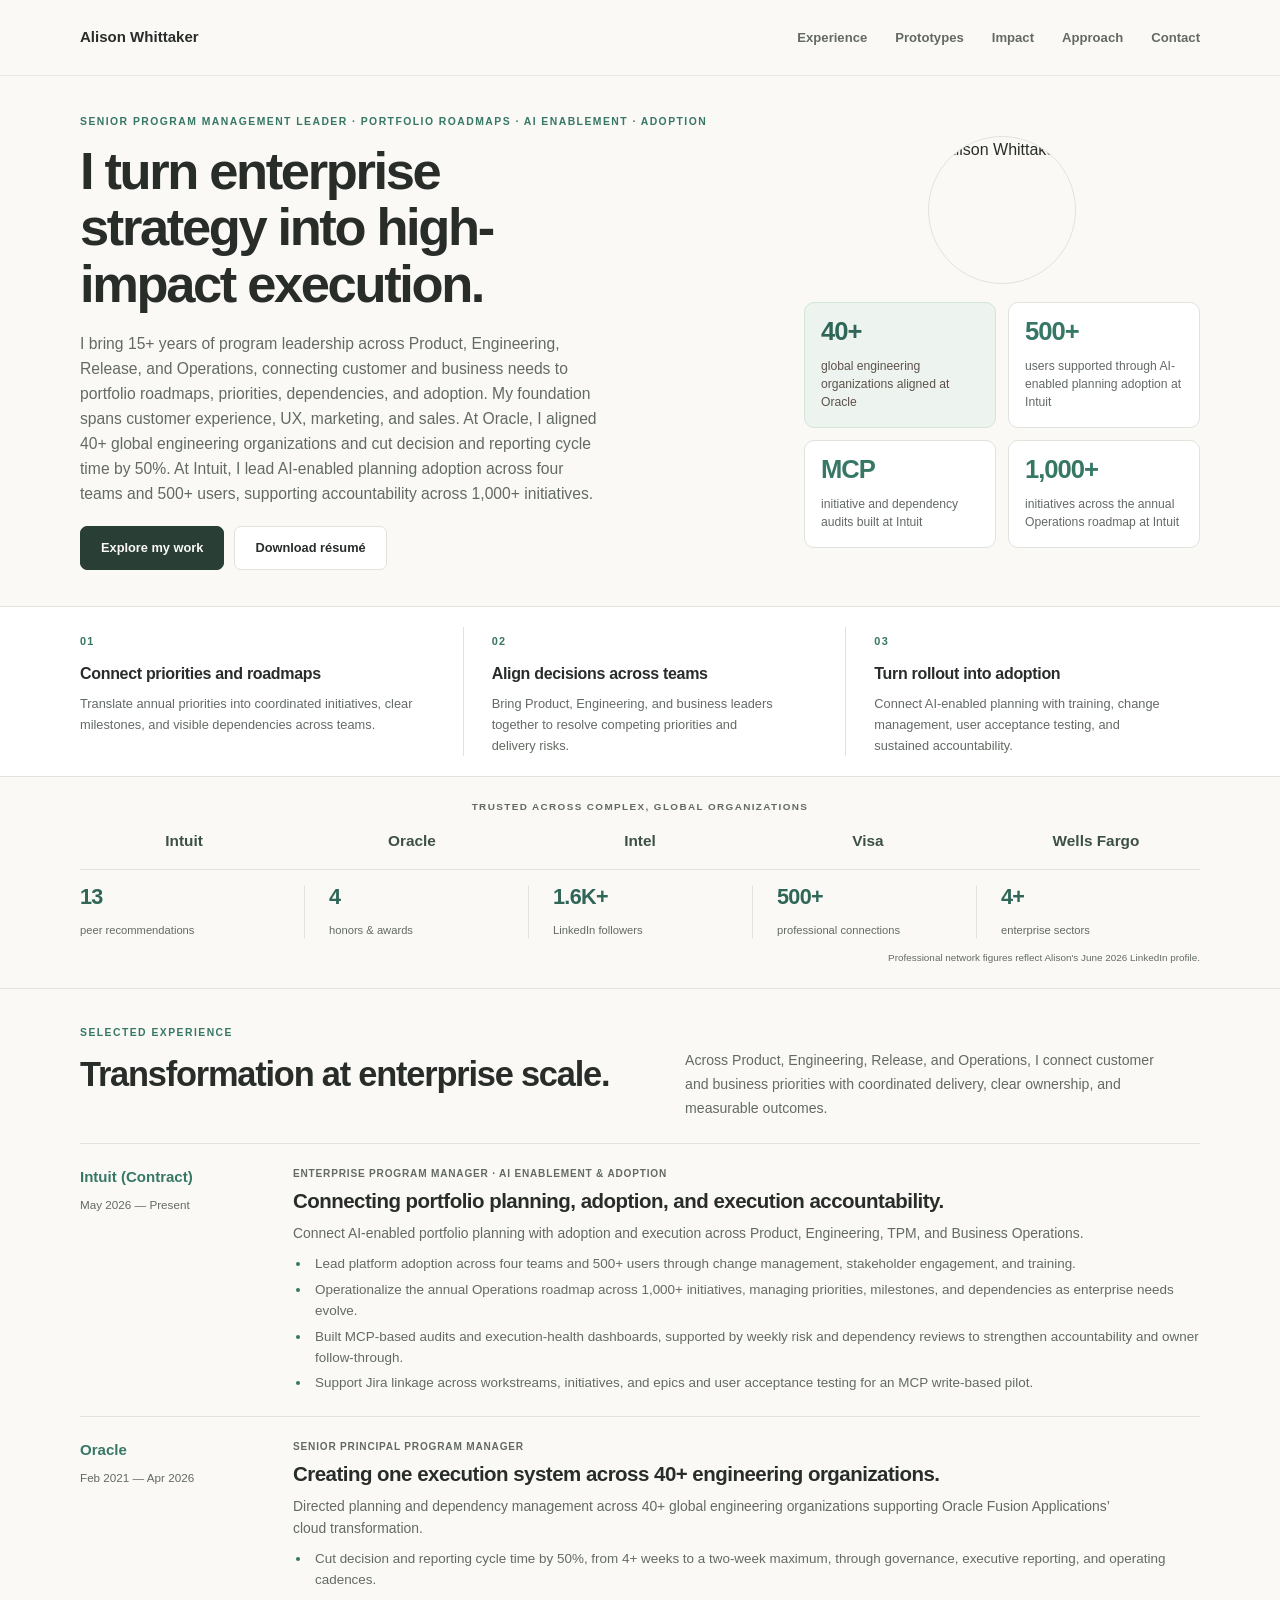
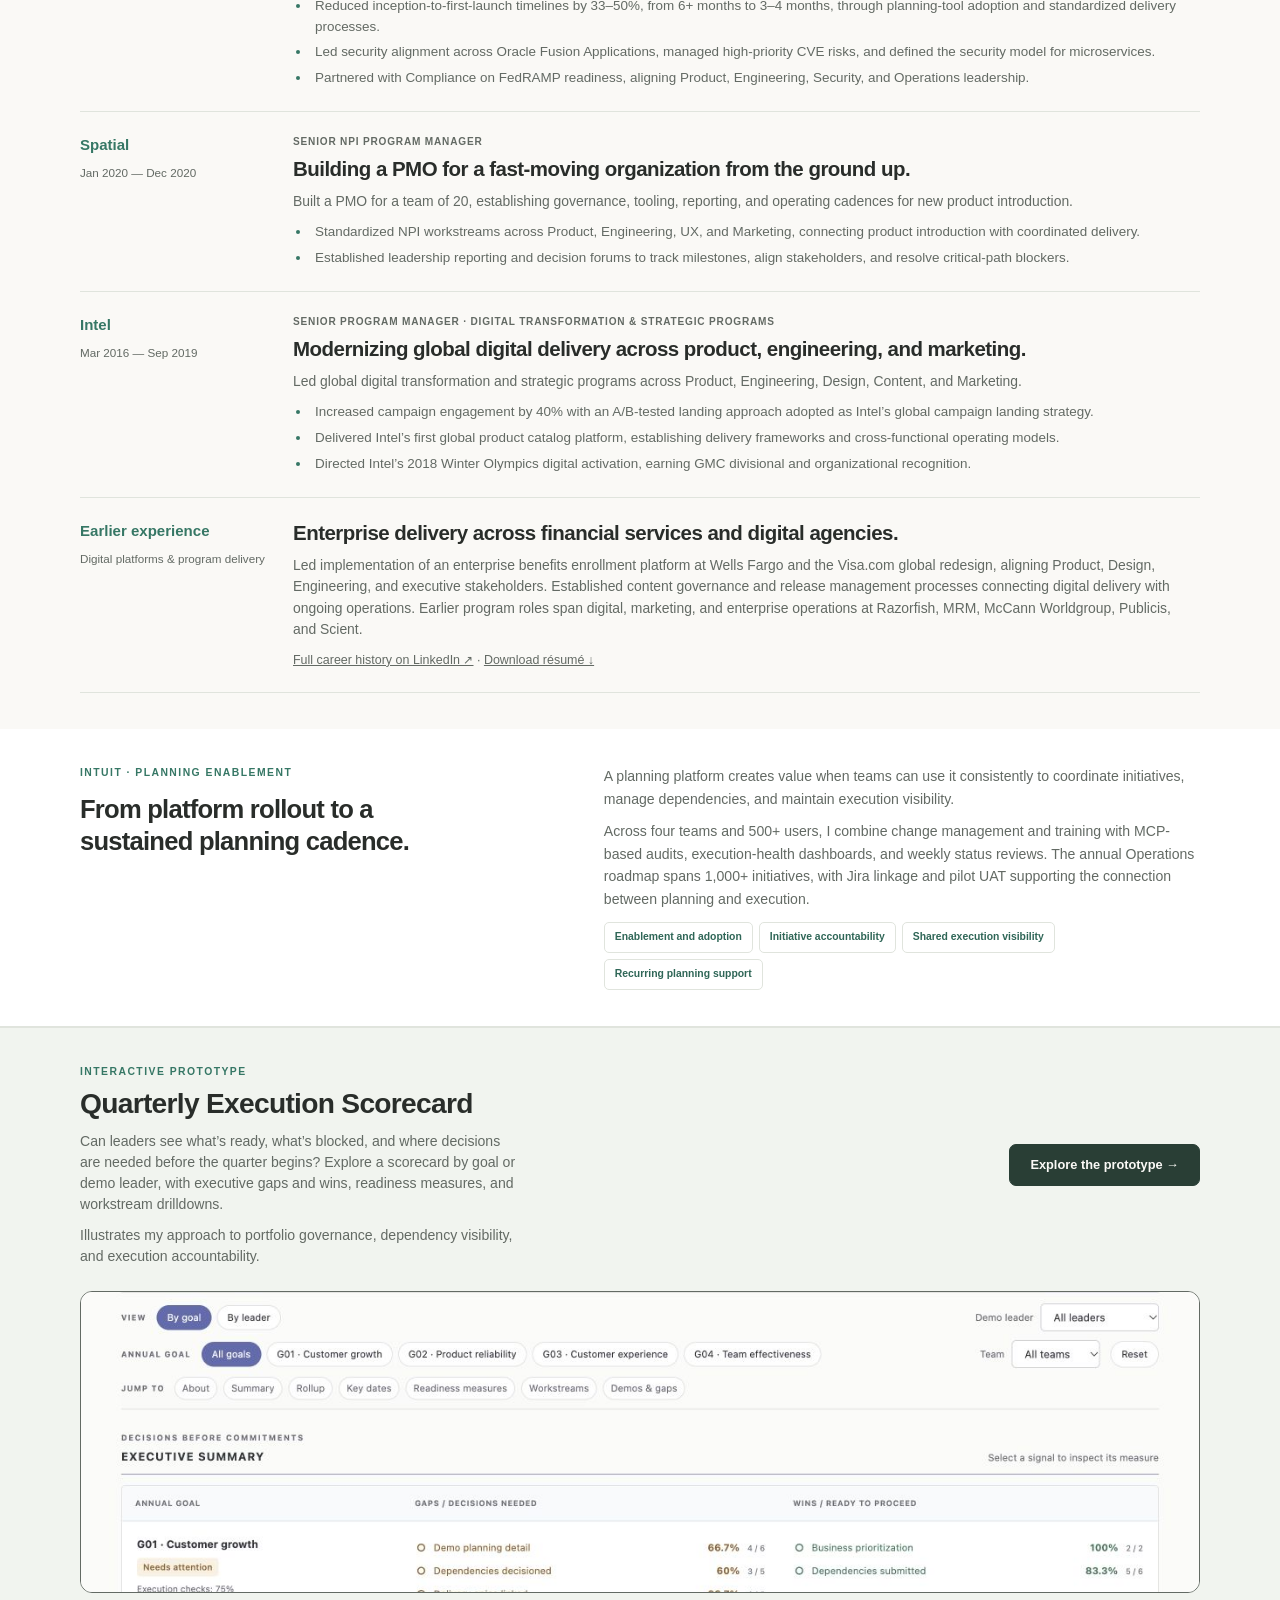
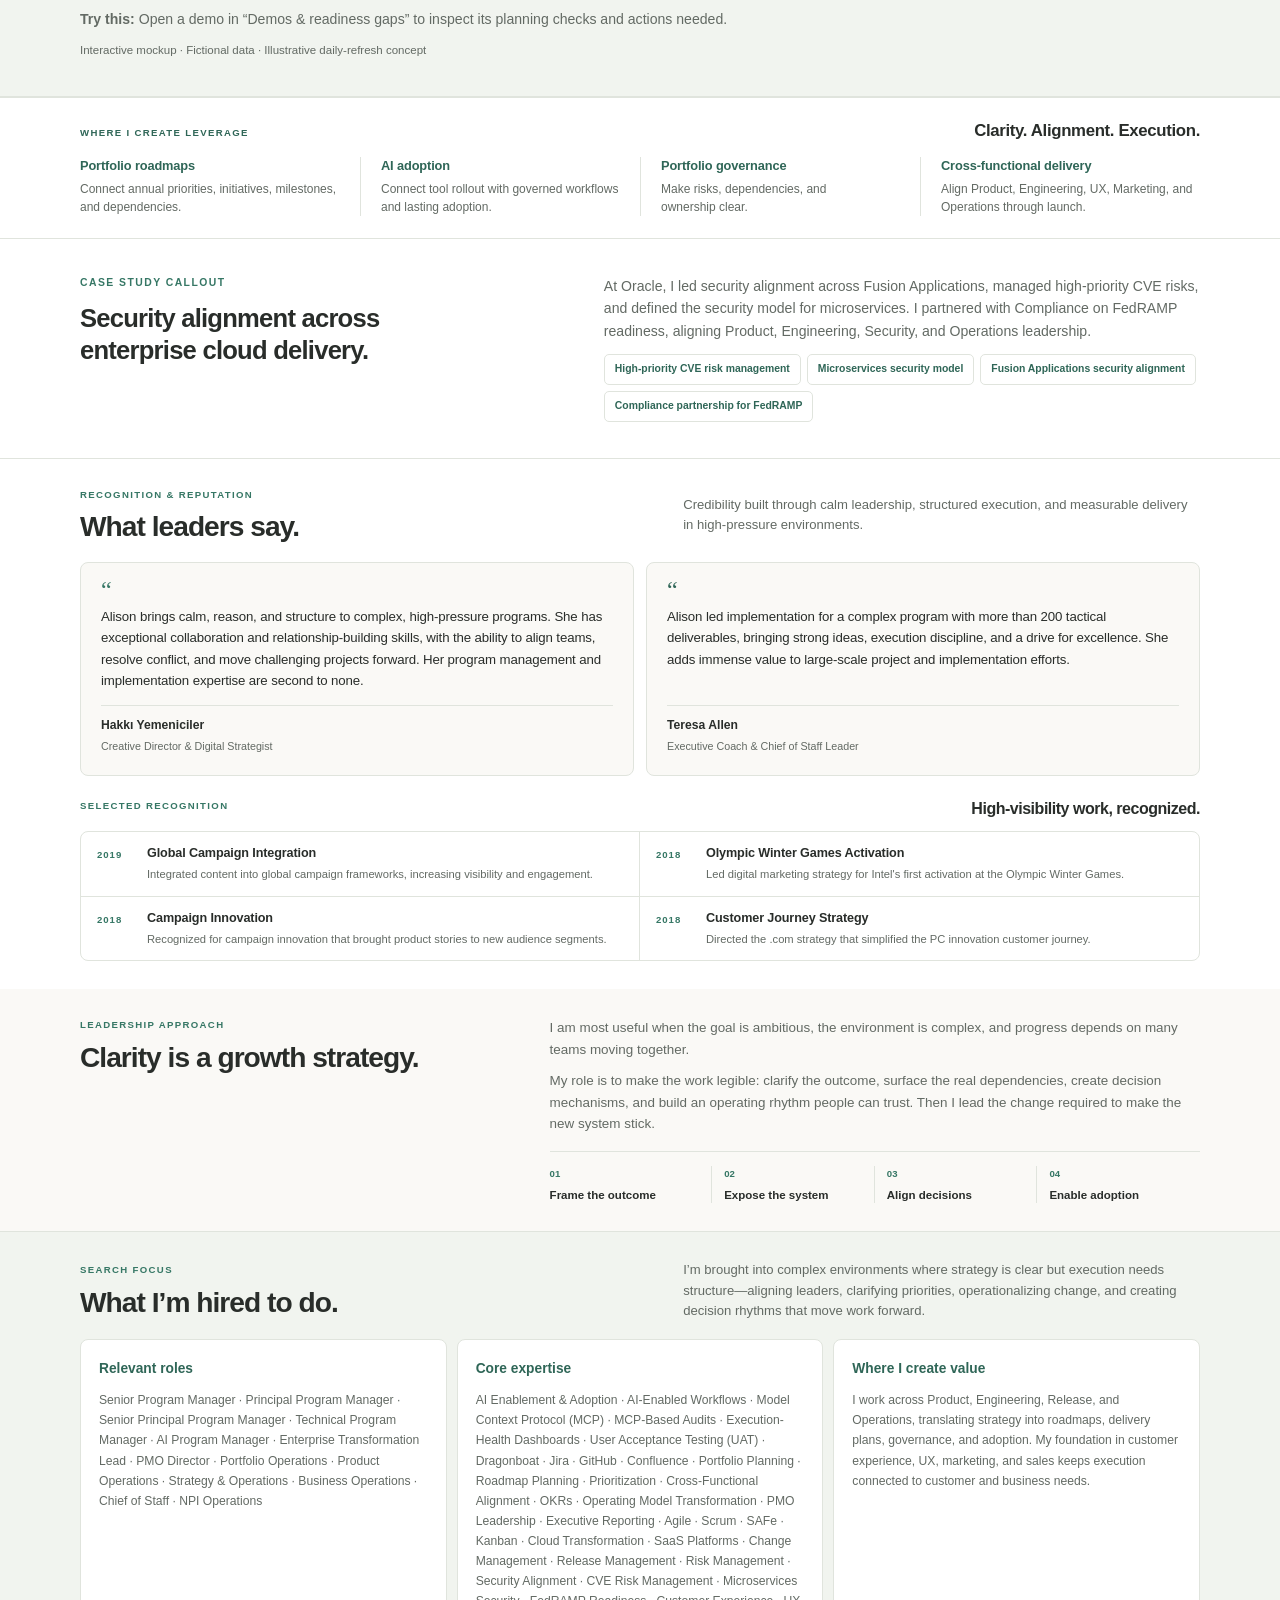
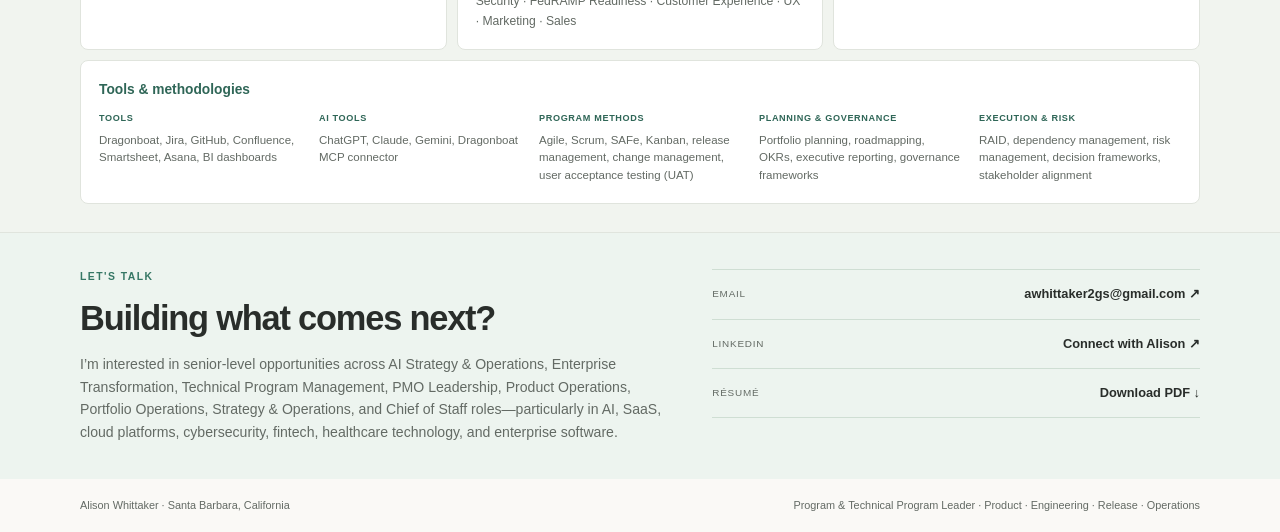
==== commit 1d8fec3b: "Update homepage headline to high-impact execution" ====
--- a/index.html
+++ b/index.html
@@ -56,7 +56,7 @@
     <section class="hero wrap">
       <div class="hero-copy">
         <p class="eyebrow">Senior program management leader · Portfolio roadmaps · AI enablement · Adoption</p>
-        <h1>I connect customer needs to portfolio priorities and delivery.</h1>
+        <h1>I turn enterprise strategy into high-impact execution.</h1>
         <p class="hero-intro">I bring 15+ years of program leadership across Product, Engineering, Release, and Operations, connecting customer and business needs to portfolio roadmaps, priorities, dependencies, and adoption. My foundation spans customer experience, UX, marketing, and sales. At Oracle, I aligned 40+ global engineering organizations and cut decision and reporting cycle time by 50%. At Intuit, I lead AI-enabled planning adoption across four teams and 500+ users, supporting accountability across 1,000+ initiatives.</p>
         <div class="hero-actions">
           <a class="button button-primary" href="#experience">Explore my work</a>
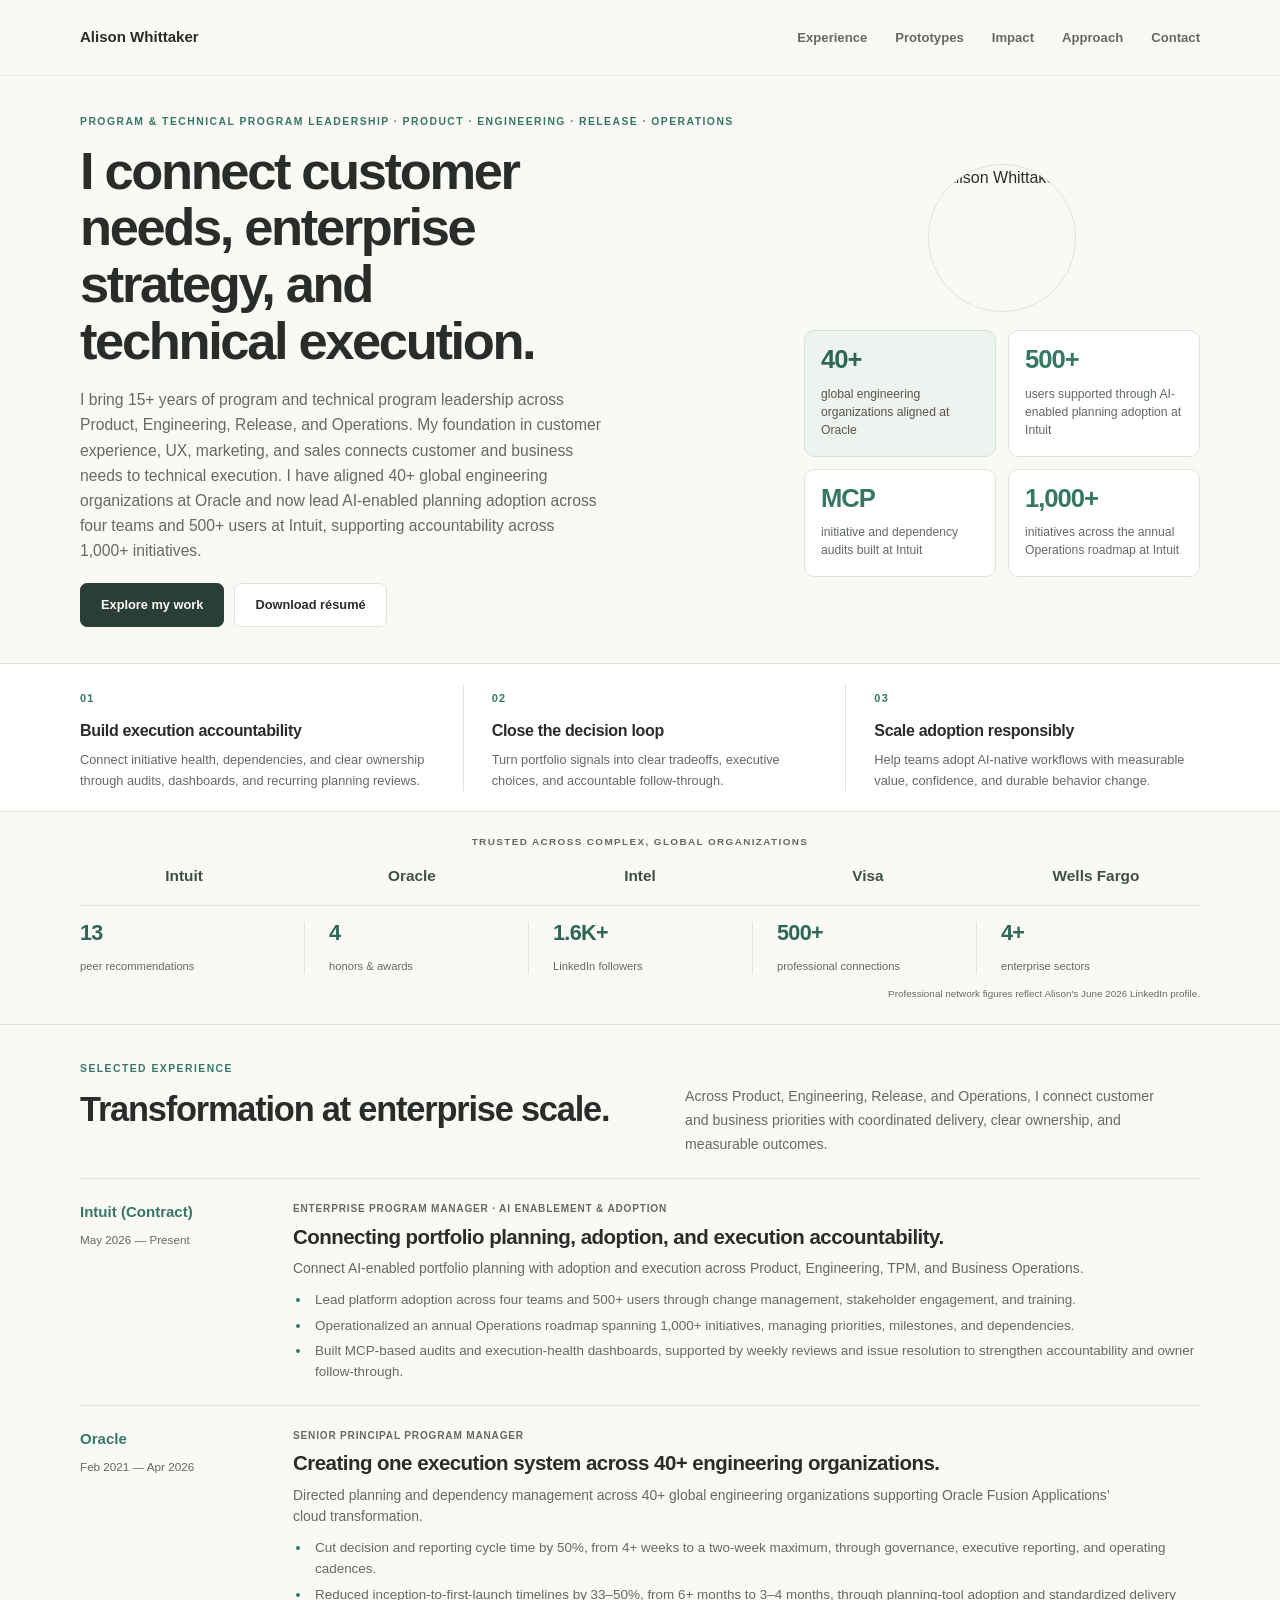
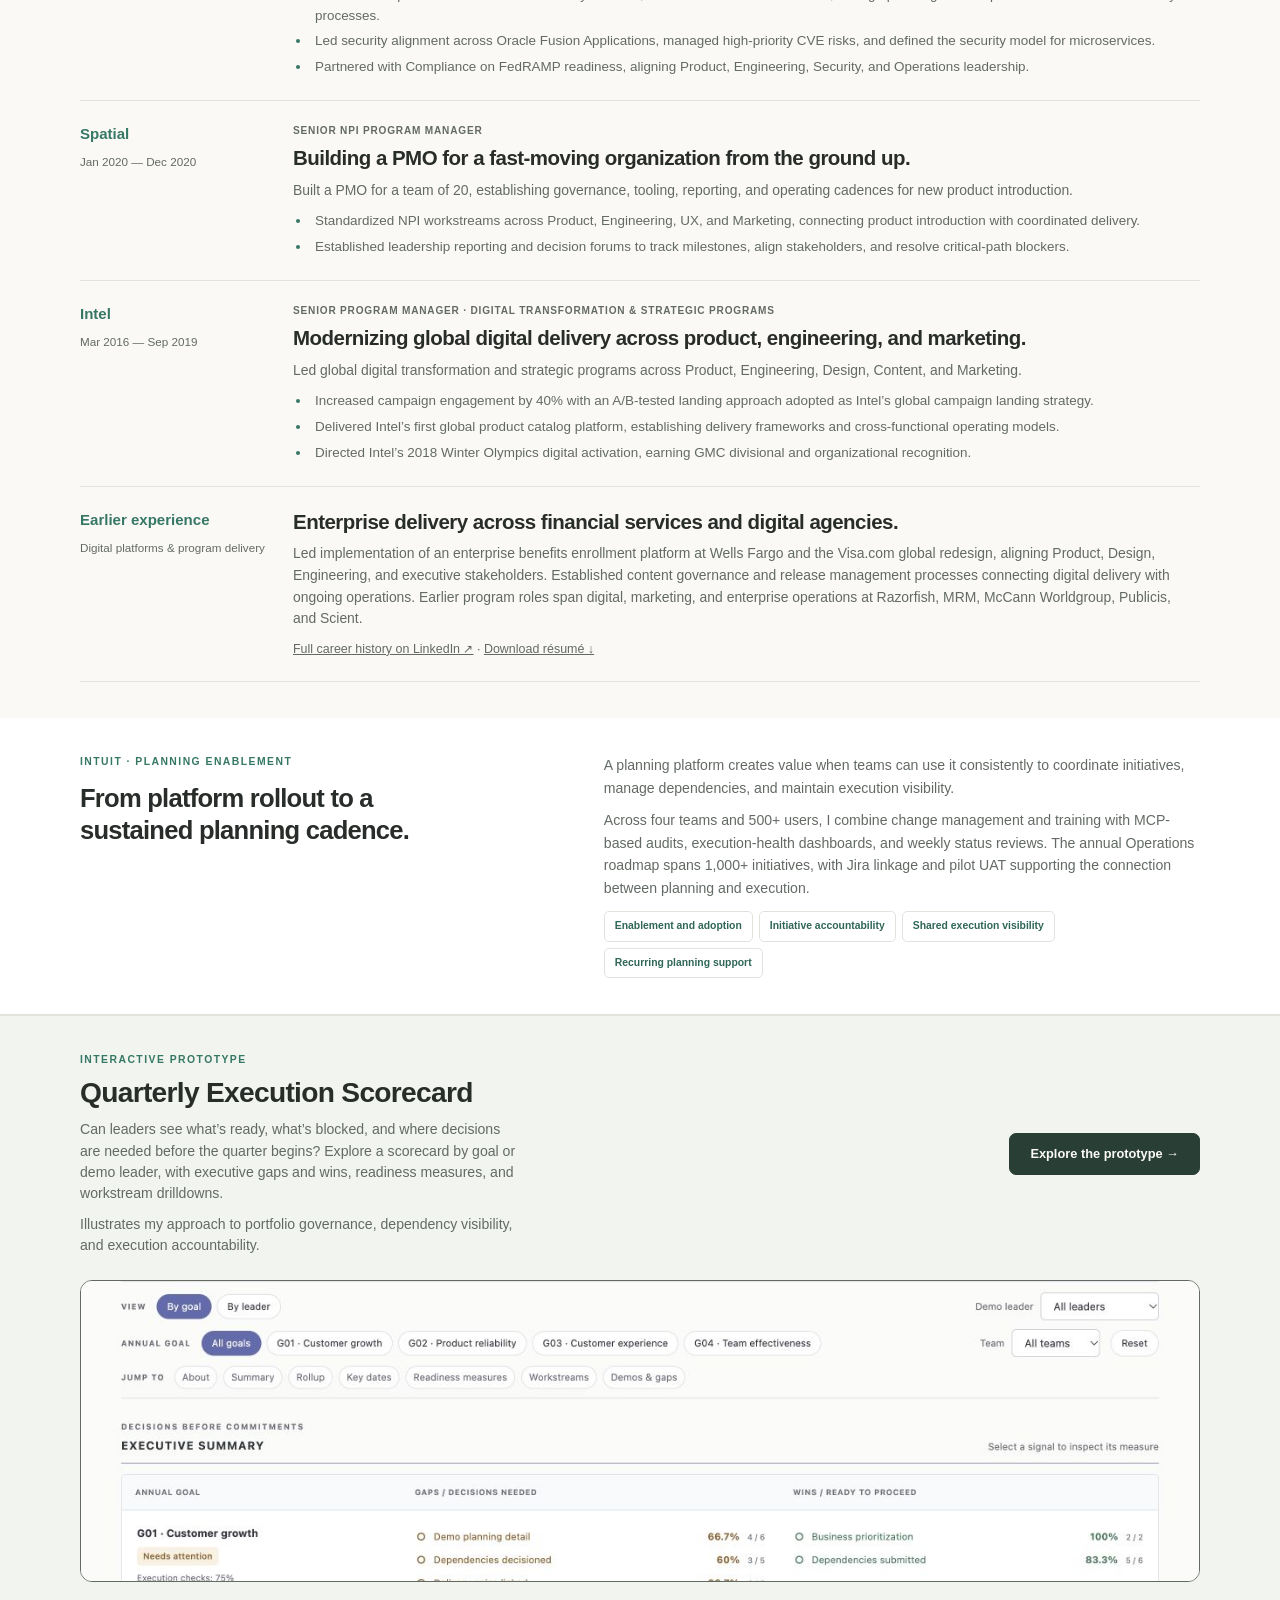
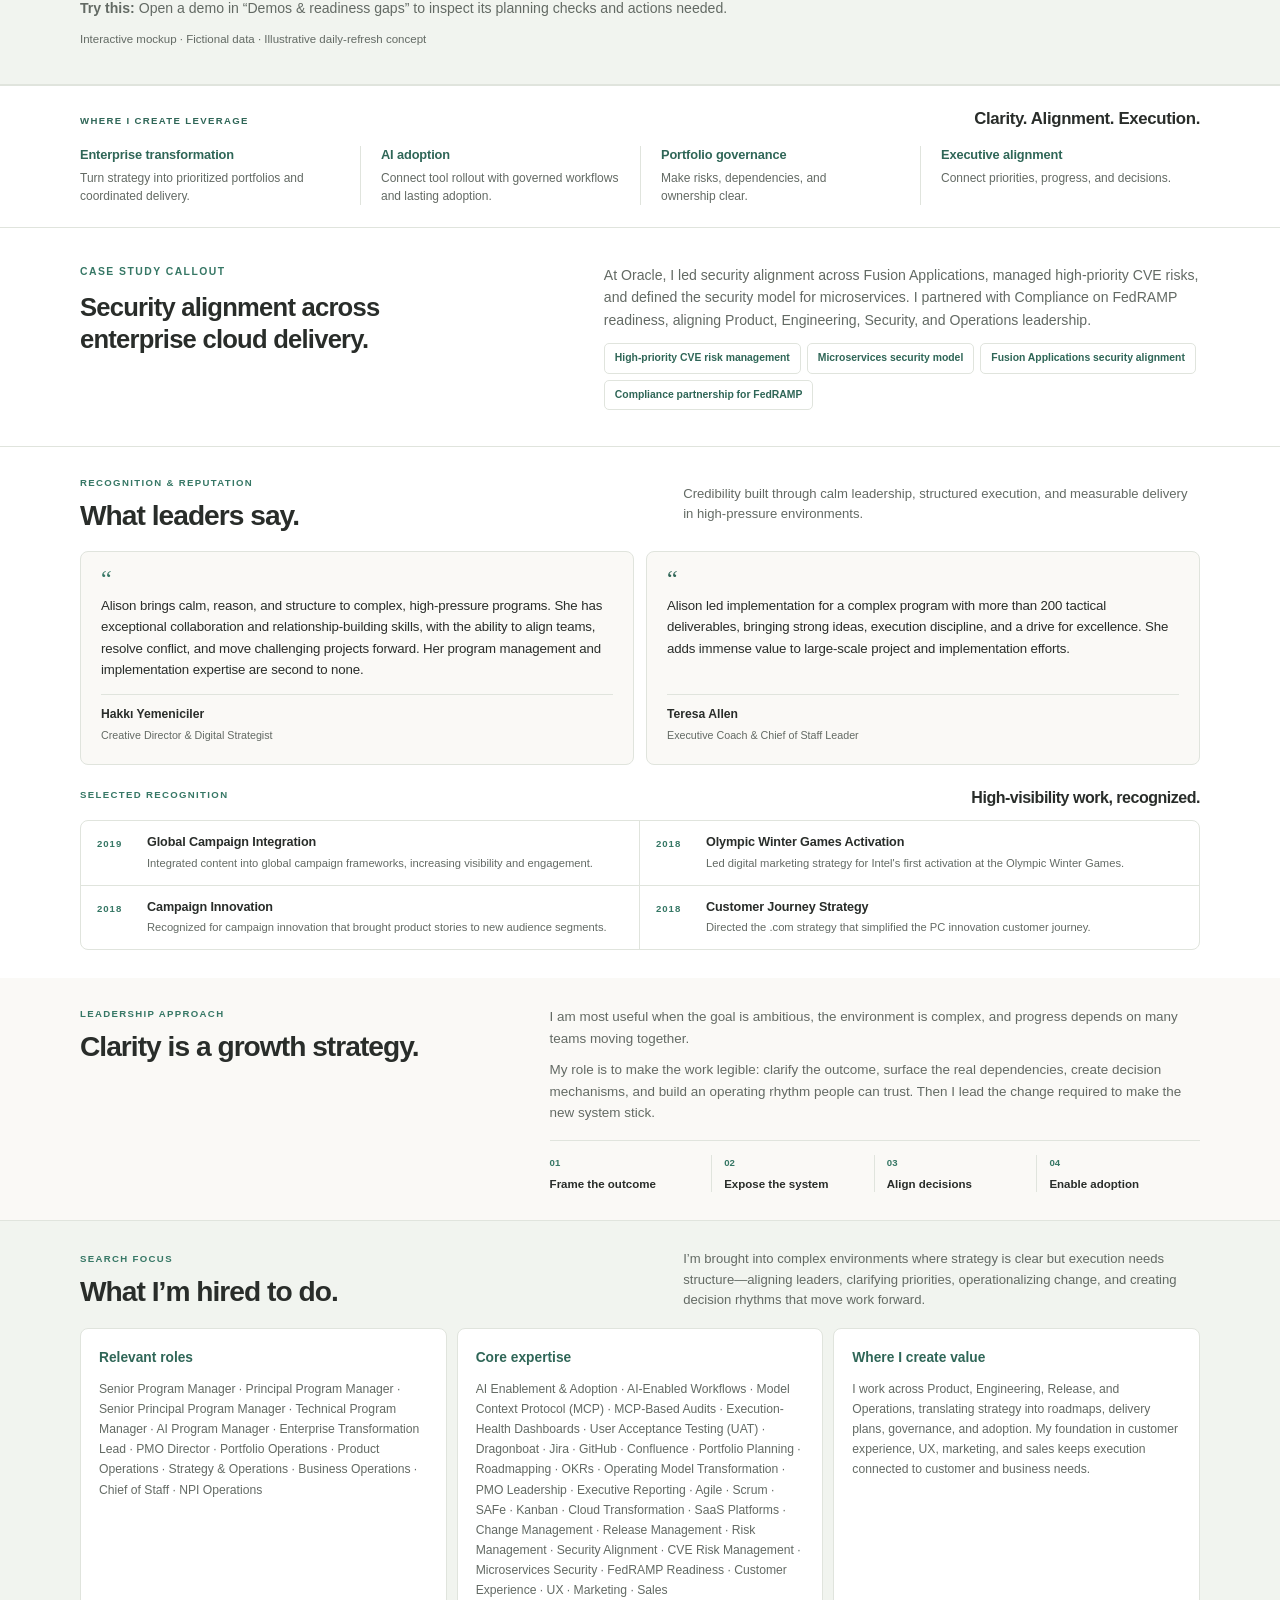
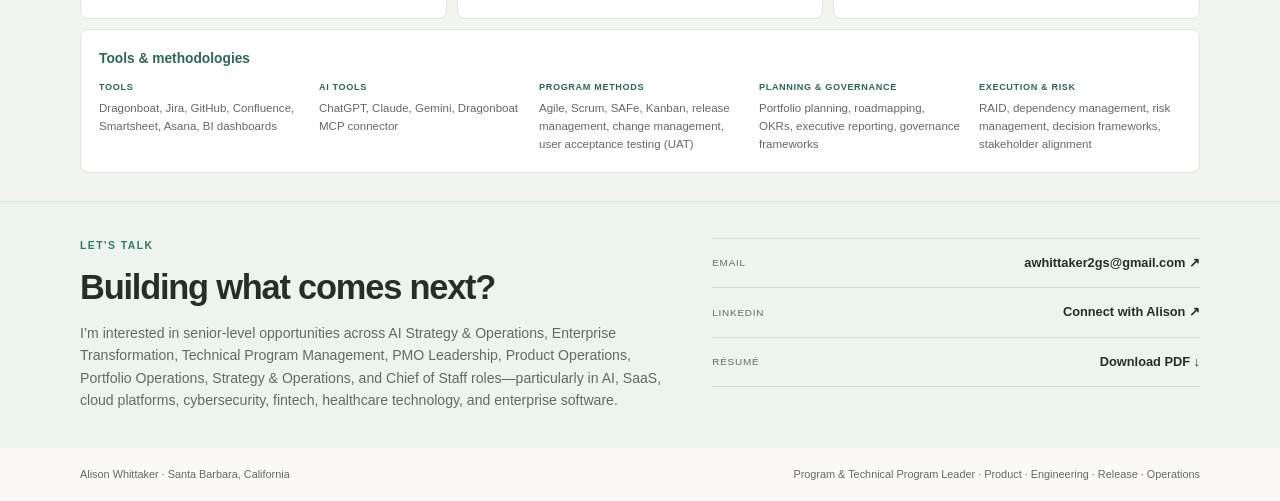
==== commit 2841e9a5: "Restore general PM and TPM portfolio content from before Yardi tailoring" ====
--- a/index.html
+++ b/index.html
@@ -3,10 +3,10 @@
 <head>
   <meta charset="utf-8">
   <meta name="viewport" content="width=device-width, initial-scale=1">
-  <meta name="description" content="Alison Whittaker is a senior program management leader connecting portfolio roadmaps, prioritization, AI enablement, and adoption across Product, Engineering, Release, and Operations.">
+  <meta name="description" content="Alison Whittaker is a senior program and technical program leader across Product, Engineering, Release, and Operations, with a foundation in customer experience, UX, marketing, and sales.">
   <meta name="keywords" content="agentic AI governance, AI portfolio operating system, decision intelligence, AI strategy, AI adoption, AI enablement, AI governance, AI TRiSM, generative AI, autonomous agents, human-in-the-loop controls, enterprise transformation, technical program management, senior program manager, principal program manager, PMO leadership, portfolio governance, product operations, portfolio operations, operating model design, Dragonboat, Jira, GitHub, Confluence, Smartsheet, Asana, BI dashboards, Agile, Scrum, SAFe, Kanban, OKRs, RAID, dependency management, risk management, decision frameworks, cloud transformation, SaaS platforms, change management, release governance, FedRAMP readiness">
   <meta property="og:title" content="Alison Whittaker | Program & Technical Program Leadership">
-  <meta property="og:description" content="Senior program leadership connecting customer and business needs to portfolio roadmaps, cross-functional delivery, AI enablement, and adoption.">
+  <meta property="og:description" content="Program and technical program leadership across Product, Engineering, Release, and Operations, grounded in customer and business needs.">
   <meta property="og:image" content="alison-whittaker-profile.png">
   <title>Alison Whittaker | Program & Technical Program Leadership</title>
   <link rel="icon" type="image/png" href="alison-whittaker-profile.png">
@@ -55,9 +55,9 @@
   <main id="top">
     <section class="hero wrap">
       <div class="hero-copy">
-        <p class="eyebrow">Senior program management leader · Portfolio roadmaps · AI enablement · Adoption</p>
-        <h1>I turn enterprise strategy into high-impact execution.</h1>
-        <p class="hero-intro">I bring 15+ years of program leadership across Product, Engineering, Release, and Operations, connecting customer and business needs to portfolio roadmaps, priorities, dependencies, and adoption. My foundation spans customer experience, UX, marketing, and sales. At Oracle, I aligned 40+ global engineering organizations and cut decision and reporting cycle time by 50%. At Intuit, I lead AI-enabled planning adoption across four teams and 500+ users, supporting accountability across 1,000+ initiatives.</p>
+        <p class="eyebrow">Program &amp; technical program leadership · Product · Engineering · Release · Operations</p>
+        <h1>I connect customer needs, enterprise strategy, and technical execution.</h1>
+        <p class="hero-intro">I bring 15+ years of program and technical program leadership across Product, Engineering, Release, and Operations. My foundation in customer experience, UX, marketing, and sales connects customer and business needs to technical execution. I have aligned 40+ global engineering organizations at Oracle and now lead AI-enabled planning adoption across four teams and 500+ users at Intuit, supporting accountability across 1,000+ initiatives.</p>
         <div class="hero-actions">
           <a class="button button-primary" href="#experience">Explore my work</a>
           <a class="button button-secondary" href="Alison-Whittaker-Resume-2026-PM.pdf" download>Download résumé</a>
@@ -91,18 +91,18 @@
       <div class="wrap pillars-grid">
         <article>
           <span class="pillar-number">01</span>
-          <h2>Connect priorities and roadmaps</h2>
-          <p>Translate annual priorities into coordinated initiatives, clear milestones, and visible dependencies across teams.</p>
+          <h2>Build execution accountability</h2>
+          <p>Connect initiative health, dependencies, and clear ownership through audits, dashboards, and recurring planning reviews.</p>
         </article>
         <article>
           <span class="pillar-number">02</span>
-          <h2>Align decisions across teams</h2>
-          <p>Bring Product, Engineering, and business leaders together to resolve competing priorities and delivery risks.</p>
+          <h2>Close the decision loop</h2>
+          <p>Turn portfolio signals into clear tradeoffs, executive choices, and accountable follow-through.</p>
         </article>
         <article>
           <span class="pillar-number">03</span>
-          <h2>Turn rollout into adoption</h2>
-          <p>Connect AI-enabled planning with training, change management, user acceptance testing, and sustained accountability.</p>
+          <h2>Scale adoption responsibly</h2>
+          <p>Help teams adopt AI-native workflows with measurable value, confidence, and durable behavior change.</p>
         </article>
       </div>
     </section>
@@ -164,9 +164,8 @@
             <p>Connect AI-enabled portfolio planning with adoption and execution across Product, Engineering, TPM, and Business Operations.</p>
             <ul>
               <li>Lead platform adoption across four teams and 500+ users through change management, stakeholder engagement, and training.</li>
-              <li>Operationalize the annual Operations roadmap across 1,000+ initiatives, managing priorities, milestones, and dependencies as enterprise needs evolve.</li>
-              <li>Built MCP-based audits and execution-health dashboards, supported by weekly risk and dependency reviews to strengthen accountability and owner follow-through.</li>
-              <li>Support Jira linkage across workstreams, initiatives, and epics and user acceptance testing for an MCP write-based pilot.</li>
+              <li>Operationalized an annual Operations roadmap spanning 1,000+ initiatives, managing priorities, milestones, and dependencies.</li>
+              <li>Built MCP-based audits and execution-health dashboards, supported by weekly reviews and issue resolution to strengthen accountability and owner follow-through.</li>
             </ul>
           </div>
         </article>
@@ -281,10 +280,10 @@
           <h2 id="leverage-title">Clarity. Alignment. Execution.</h2>
         </div>
         <div class="leverage-row">
-          <article><h3>Portfolio roadmaps</h3><p>Connect annual priorities, initiatives, milestones, and dependencies.</p></article>
+          <article><h3>Enterprise transformation</h3><p>Turn strategy into prioritized portfolios and coordinated delivery.</p></article>
           <article><h3>AI adoption</h3><p>Connect tool rollout with governed workflows and lasting adoption.</p></article>
           <article><h3>Portfolio governance</h3><p>Make risks, dependencies, and ownership clear.</p></article>
-          <article><h3>Cross-functional delivery</h3><p>Align Product, Engineering, UX, Marketing, and Operations through launch.</p></article>
+          <article><h3>Executive alignment</h3><p>Connect priorities, progress, and decisions.</p></article>
         </div>
       </div>
     </section>
@@ -408,7 +407,7 @@
           </article>
           <article>
             <h3>Core expertise</h3>
-            <p>AI Enablement &amp; Adoption · AI-Enabled Workflows · Model Context Protocol (MCP) · MCP-Based Audits · Execution-Health Dashboards · User Acceptance Testing (UAT) · Dragonboat · Jira · GitHub · Confluence · Portfolio Planning · Roadmap Planning · Prioritization · Cross-Functional Alignment · OKRs · Operating Model Transformation · PMO Leadership · Executive Reporting · Agile · Scrum · SAFe · Kanban · Cloud Transformation · SaaS Platforms · Change Management · Release Management · Risk Management · Security Alignment · CVE Risk Management · Microservices Security · FedRAMP Readiness · Customer Experience · UX · Marketing · Sales</p>
+            <p>AI Enablement &amp; Adoption · AI-Enabled Workflows · Model Context Protocol (MCP) · MCP-Based Audits · Execution-Health Dashboards · User Acceptance Testing (UAT) · Dragonboat · Jira · GitHub · Confluence · Portfolio Planning · Roadmapping · OKRs · Operating Model Transformation · PMO Leadership · Executive Reporting · Agile · Scrum · SAFe · Kanban · Cloud Transformation · SaaS Platforms · Change Management · Release Management · Risk Management · Security Alignment · CVE Risk Management · Microservices Security · FedRAMP Readiness · Customer Experience · UX · Marketing · Sales</p>
           </article>
           <article>
             <h3>Where I create value</h3>
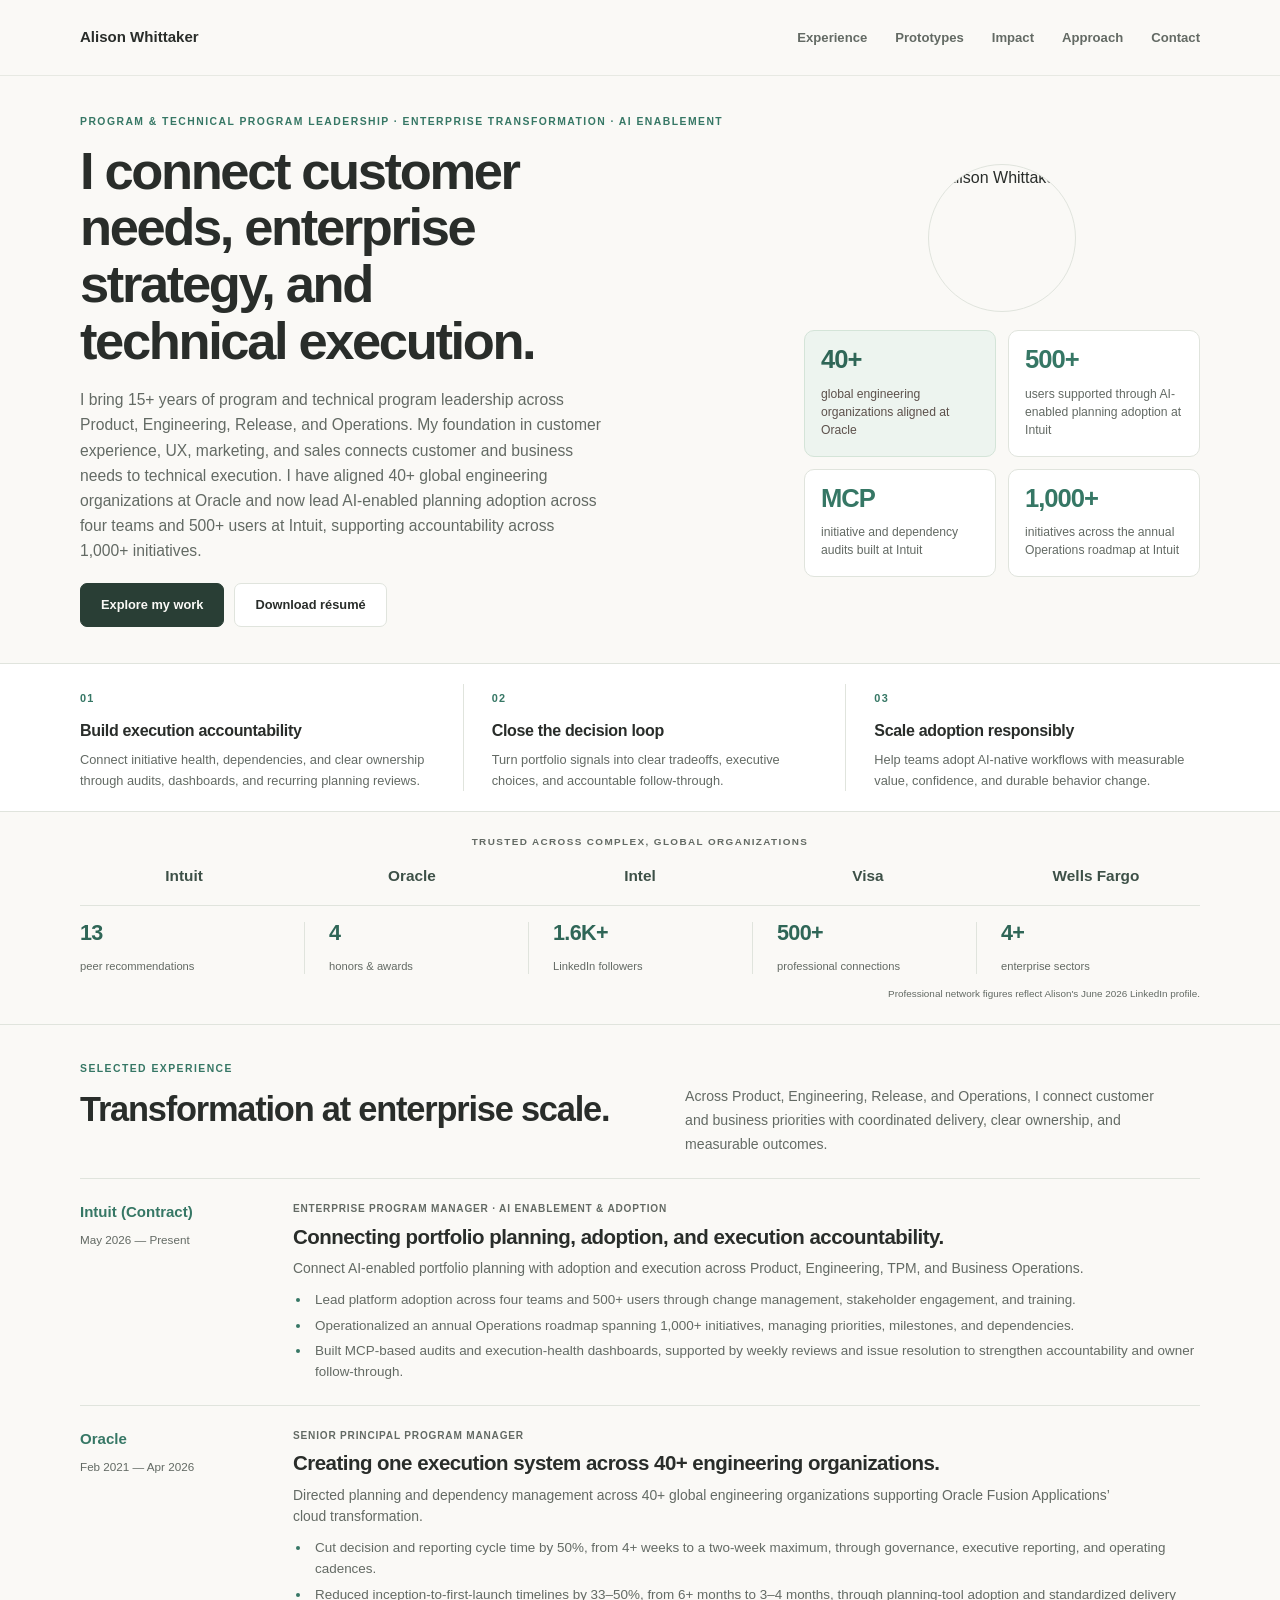
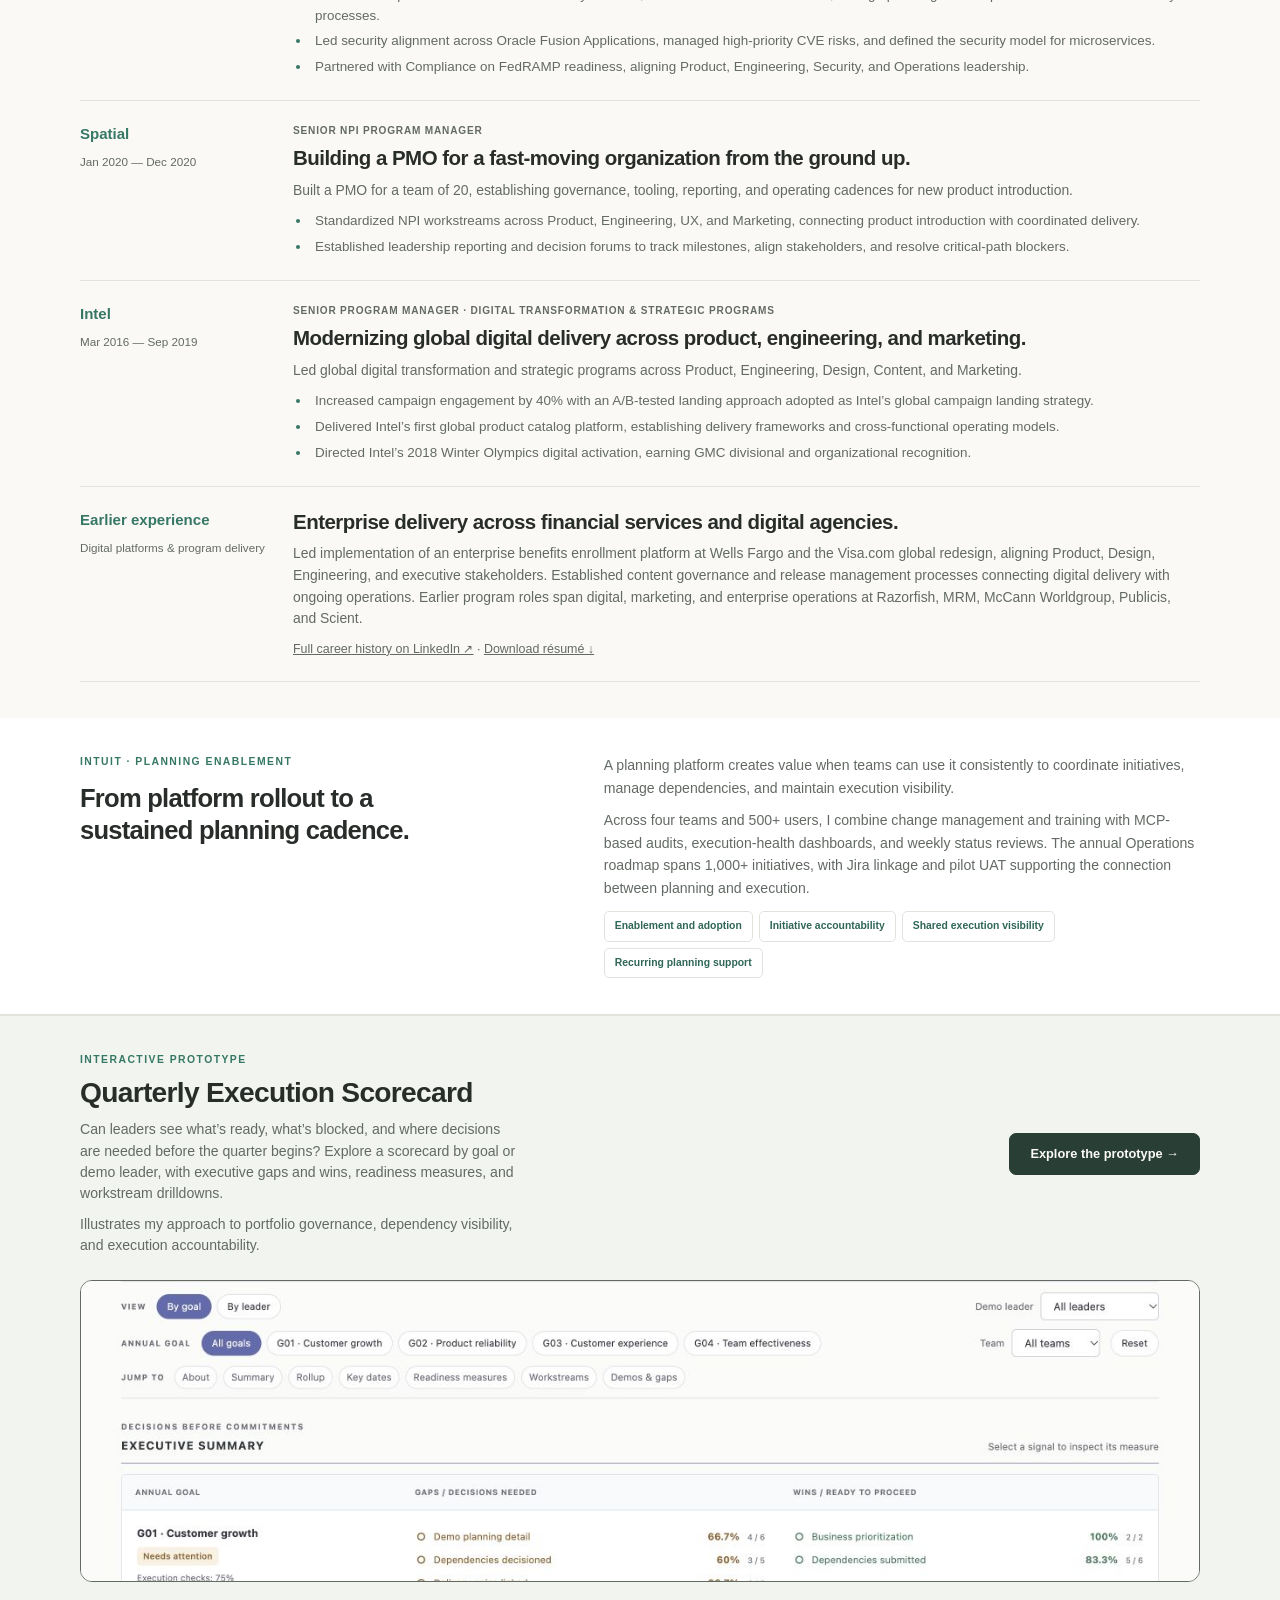
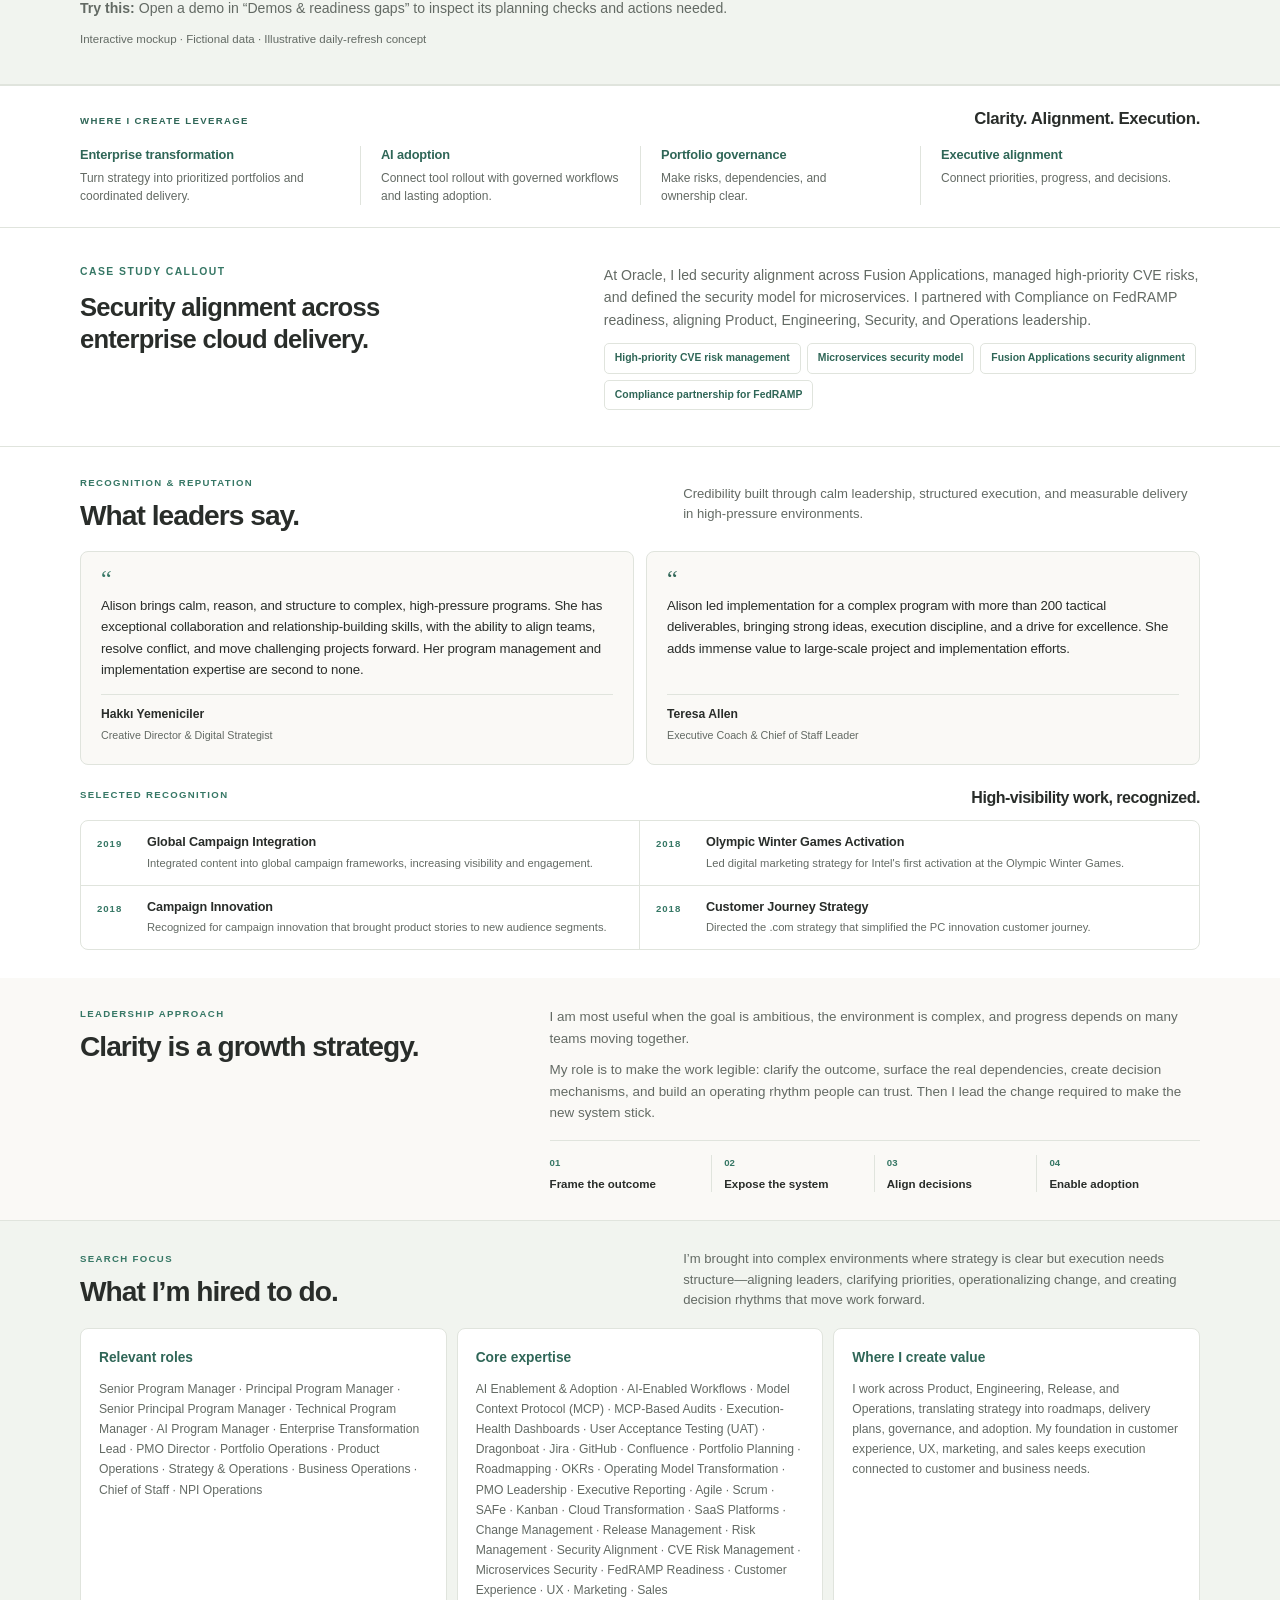
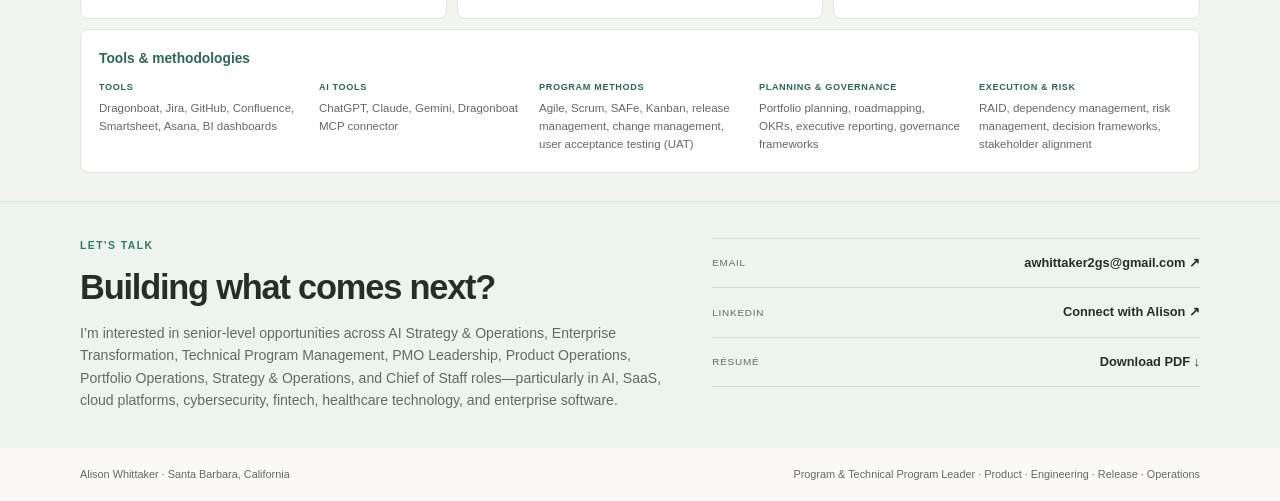
==== commit f3518aa6: "Refine homepage eyebrow with enterprise transformation positioning" ====
--- a/index.html
+++ b/index.html
@@ -55,7 +55,7 @@
   <main id="top">
     <section class="hero wrap">
       <div class="hero-copy">
-        <p class="eyebrow">Program &amp; technical program leadership · Product · Engineering · Release · Operations</p>
+        <p class="eyebrow">Program &amp; technical program leadership · Enterprise transformation · AI enablement</p>
         <h1>I connect customer needs, enterprise strategy, and technical execution.</h1>
         <p class="hero-intro">I bring 15+ years of program and technical program leadership across Product, Engineering, Release, and Operations. My foundation in customer experience, UX, marketing, and sales connects customer and business needs to technical execution. I have aligned 40+ global engineering organizations at Oracle and now lead AI-enabled planning adoption across four teams and 500+ users at Intuit, supporting accountability across 1,000+ initiatives.</p>
         <div class="hero-actions">
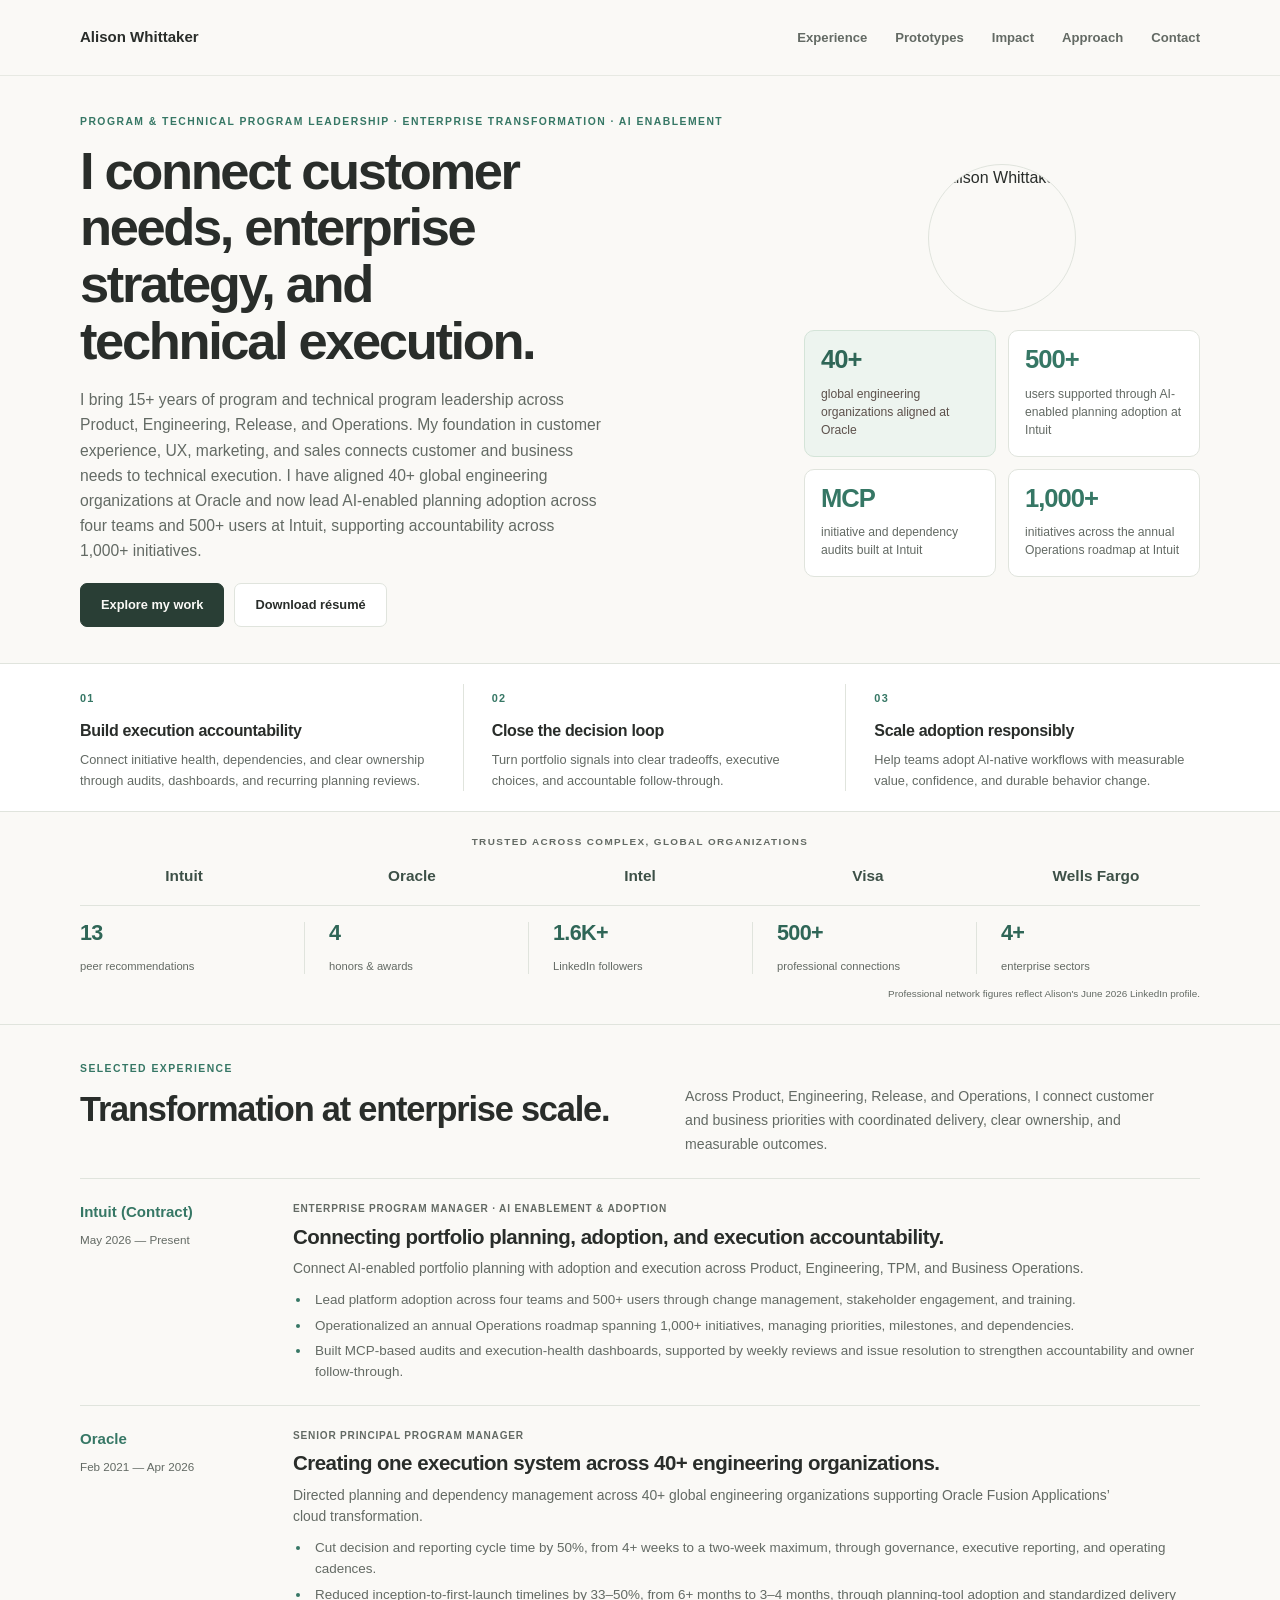
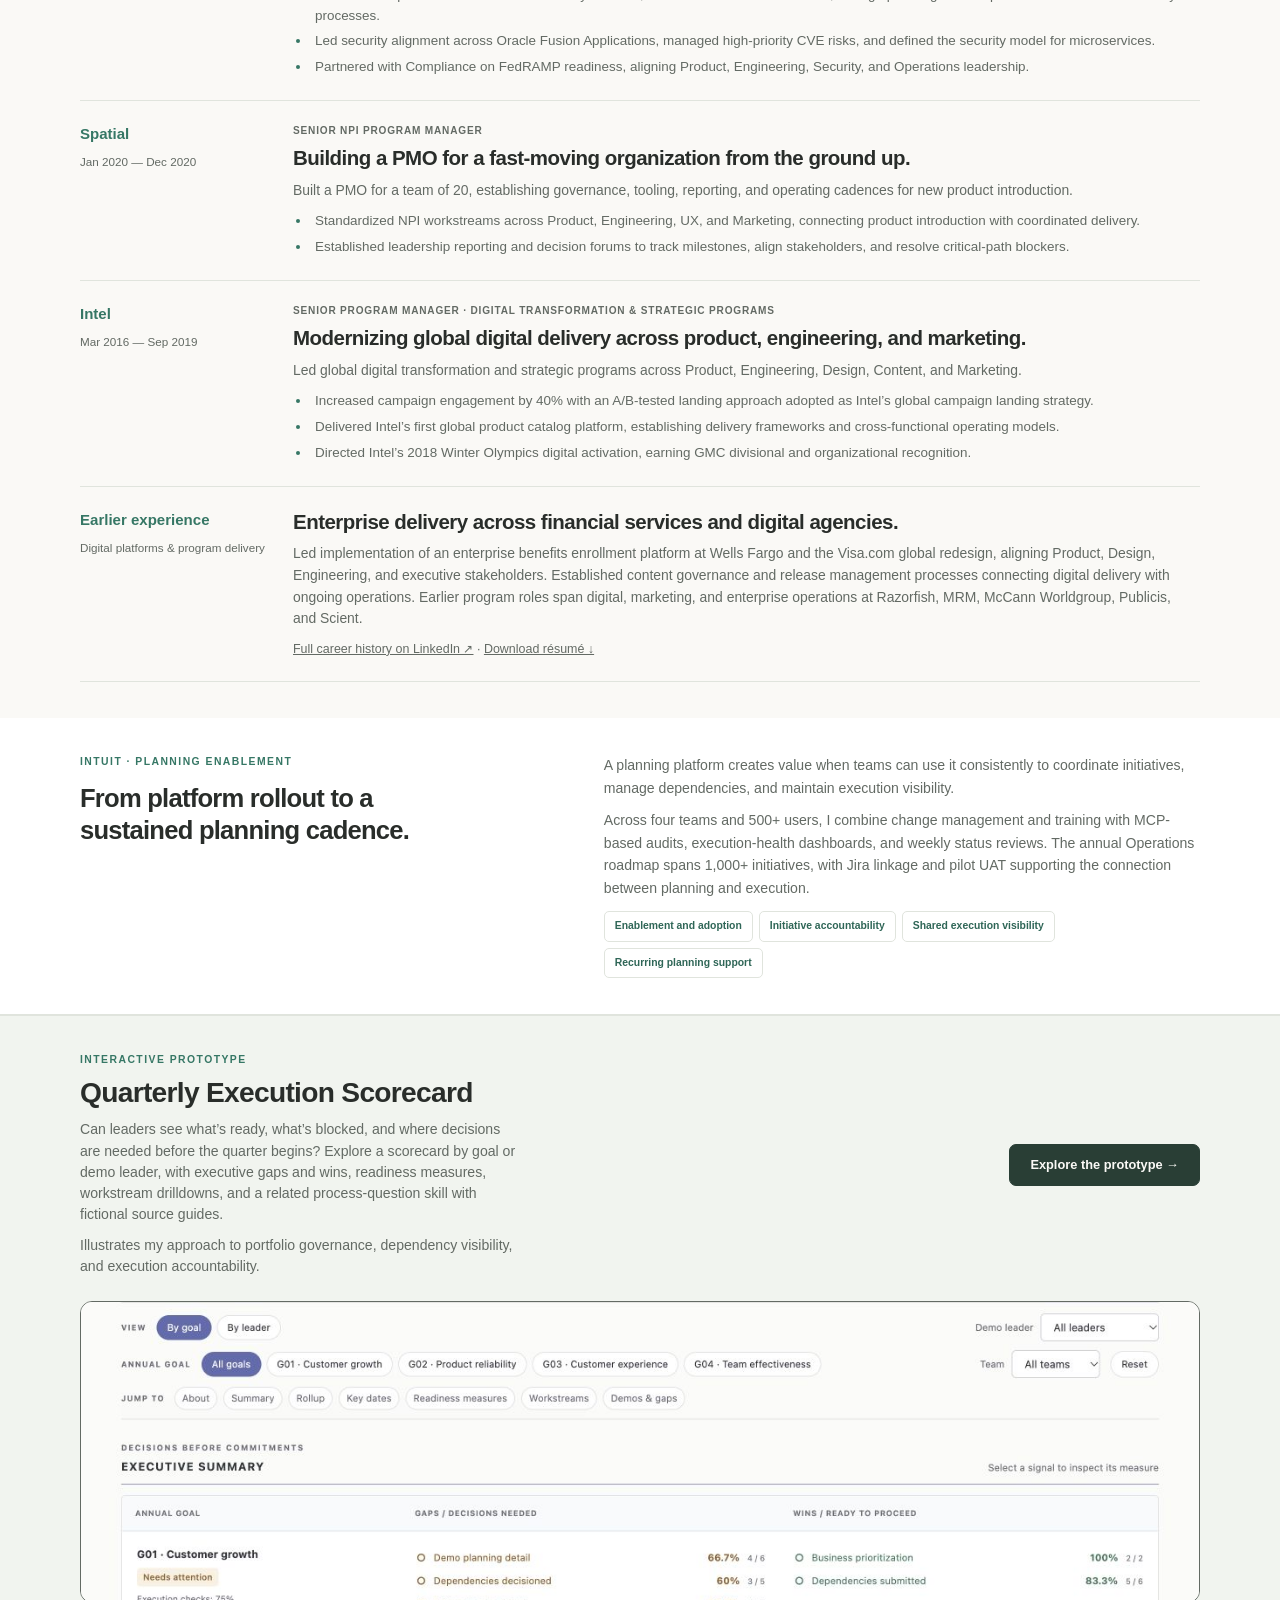
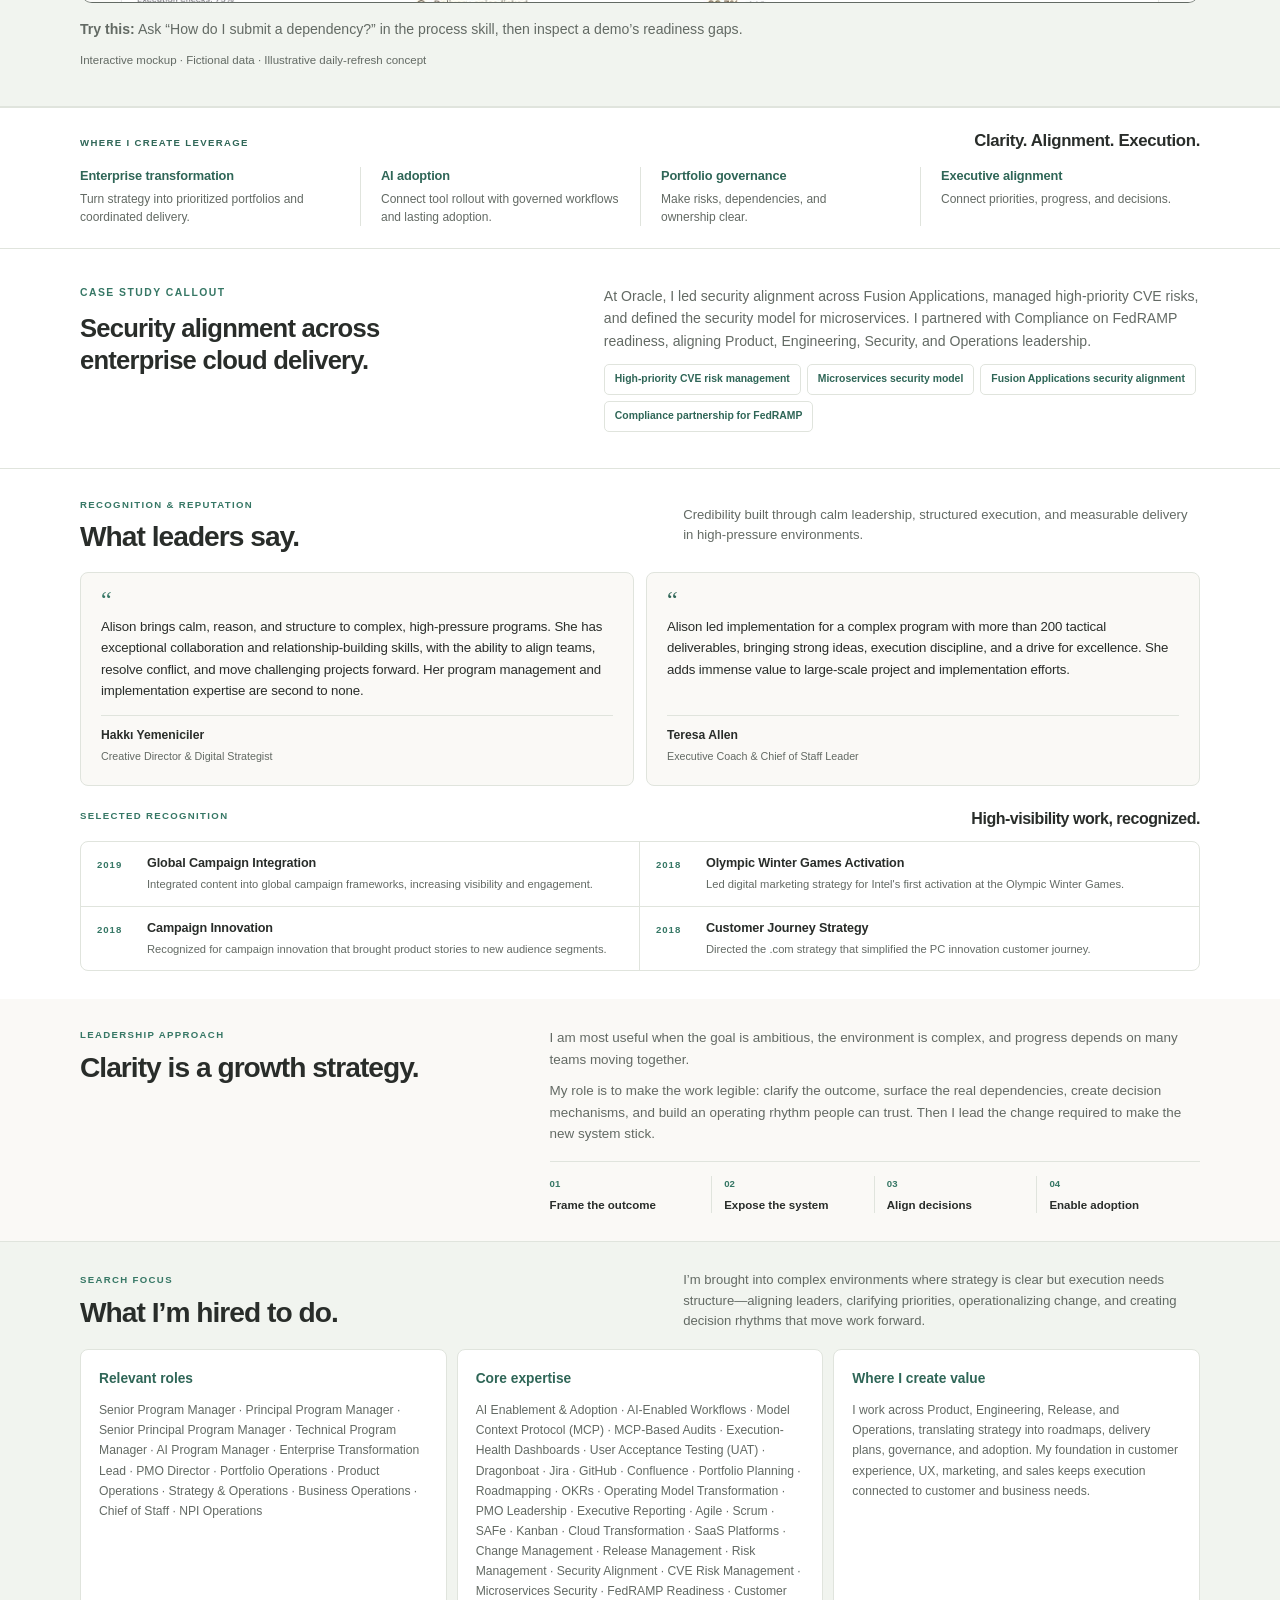
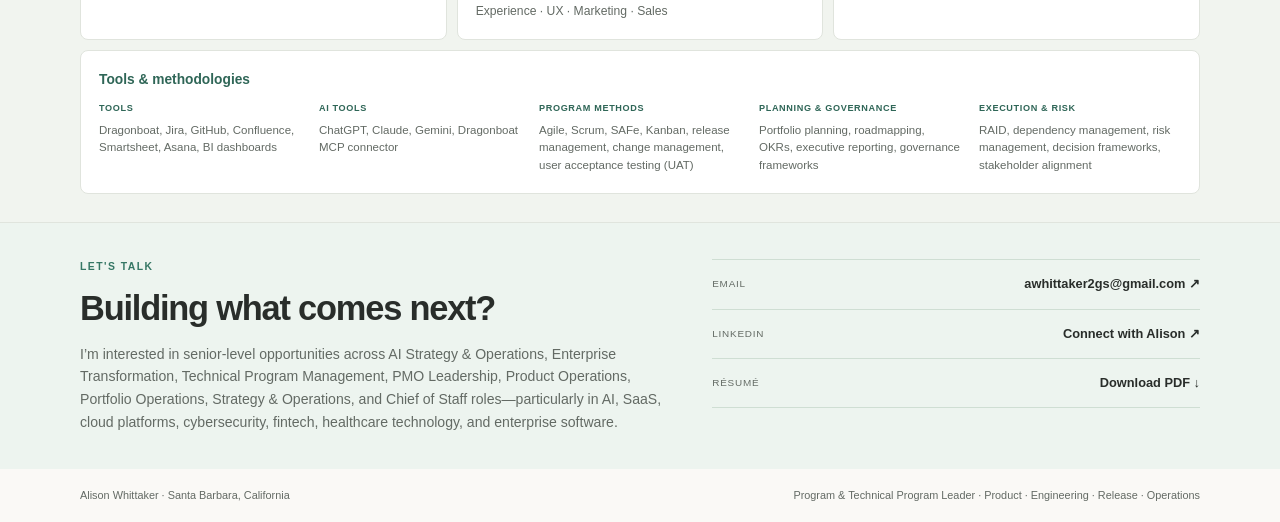
==== commit 1e2500df: "Add fictional process skill: index.html" ====
--- a/index.html
+++ b/index.html
@@ -259,7 +259,7 @@
         <div class="prototype-clean-heading">
           <p class="eyebrow">Interactive prototype</p>
           <h2 id="prototype-title">Quarterly Execution Scorecard</h2>
-          <p>Can leaders see what’s ready, what’s blocked, and where decisions are needed before the quarter begins? Explore a scorecard by goal or demo leader, with executive gaps and wins, readiness measures, and workstream drilldowns.</p>
+          <p>Can leaders see what’s ready, what’s blocked, and where decisions are needed before the quarter begins? Explore a scorecard by goal or demo leader, with executive gaps and wins, readiness measures, workstream drilldowns, and a related process-question skill with fictional source guides.</p>
           <p>Illustrates my approach to portfolio governance, dependency visibility, and execution accountability.</p>
         </div>
         <div class="prototype-clean-links">
@@ -268,7 +268,7 @@
         <a class="prototype-preview" href="decision-intelligence.html" aria-label="Explore the Quarterly Execution Scorecard prototype">
           <img src="prototype-preview.png?v=scorecard-v2" alt="Quarterly Execution Scorecard interface showing readiness scores by annual goal, planning detail, dependency decisions, and delivery traceability." width="1280" height="720" loading="lazy">
         </a>
-        <p class="prototype-clean-try"><strong>Try this:</strong> Open a demo in “Demos &amp; readiness gaps” to inspect its planning checks and actions needed.</p>
+        <p class="prototype-clean-try"><strong>Try this:</strong> Ask “How do I submit a dependency?” in the process skill, then inspect a demo’s readiness gaps.</p>
         <p class="prototype-clean-note">Interactive mockup · Fictional data · Illustrative daily-refresh concept</p>
       </div>
     </section>
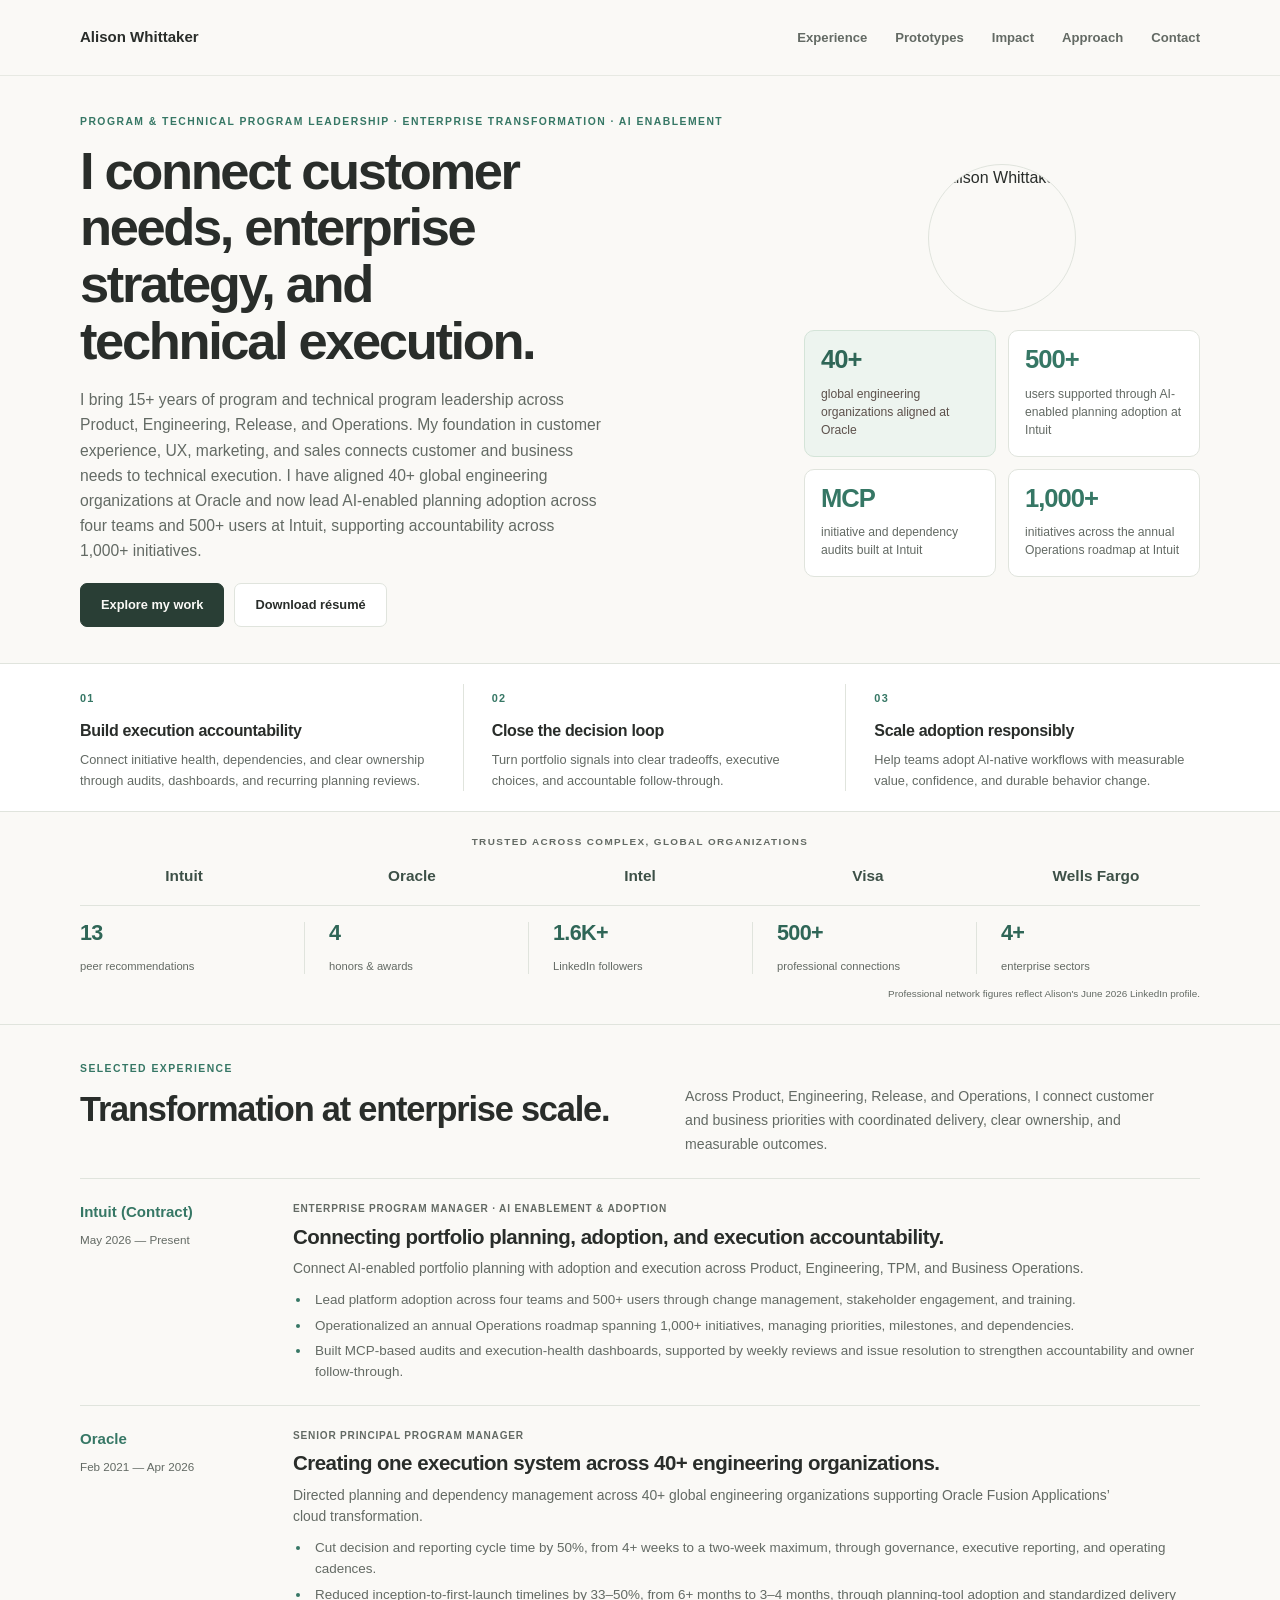
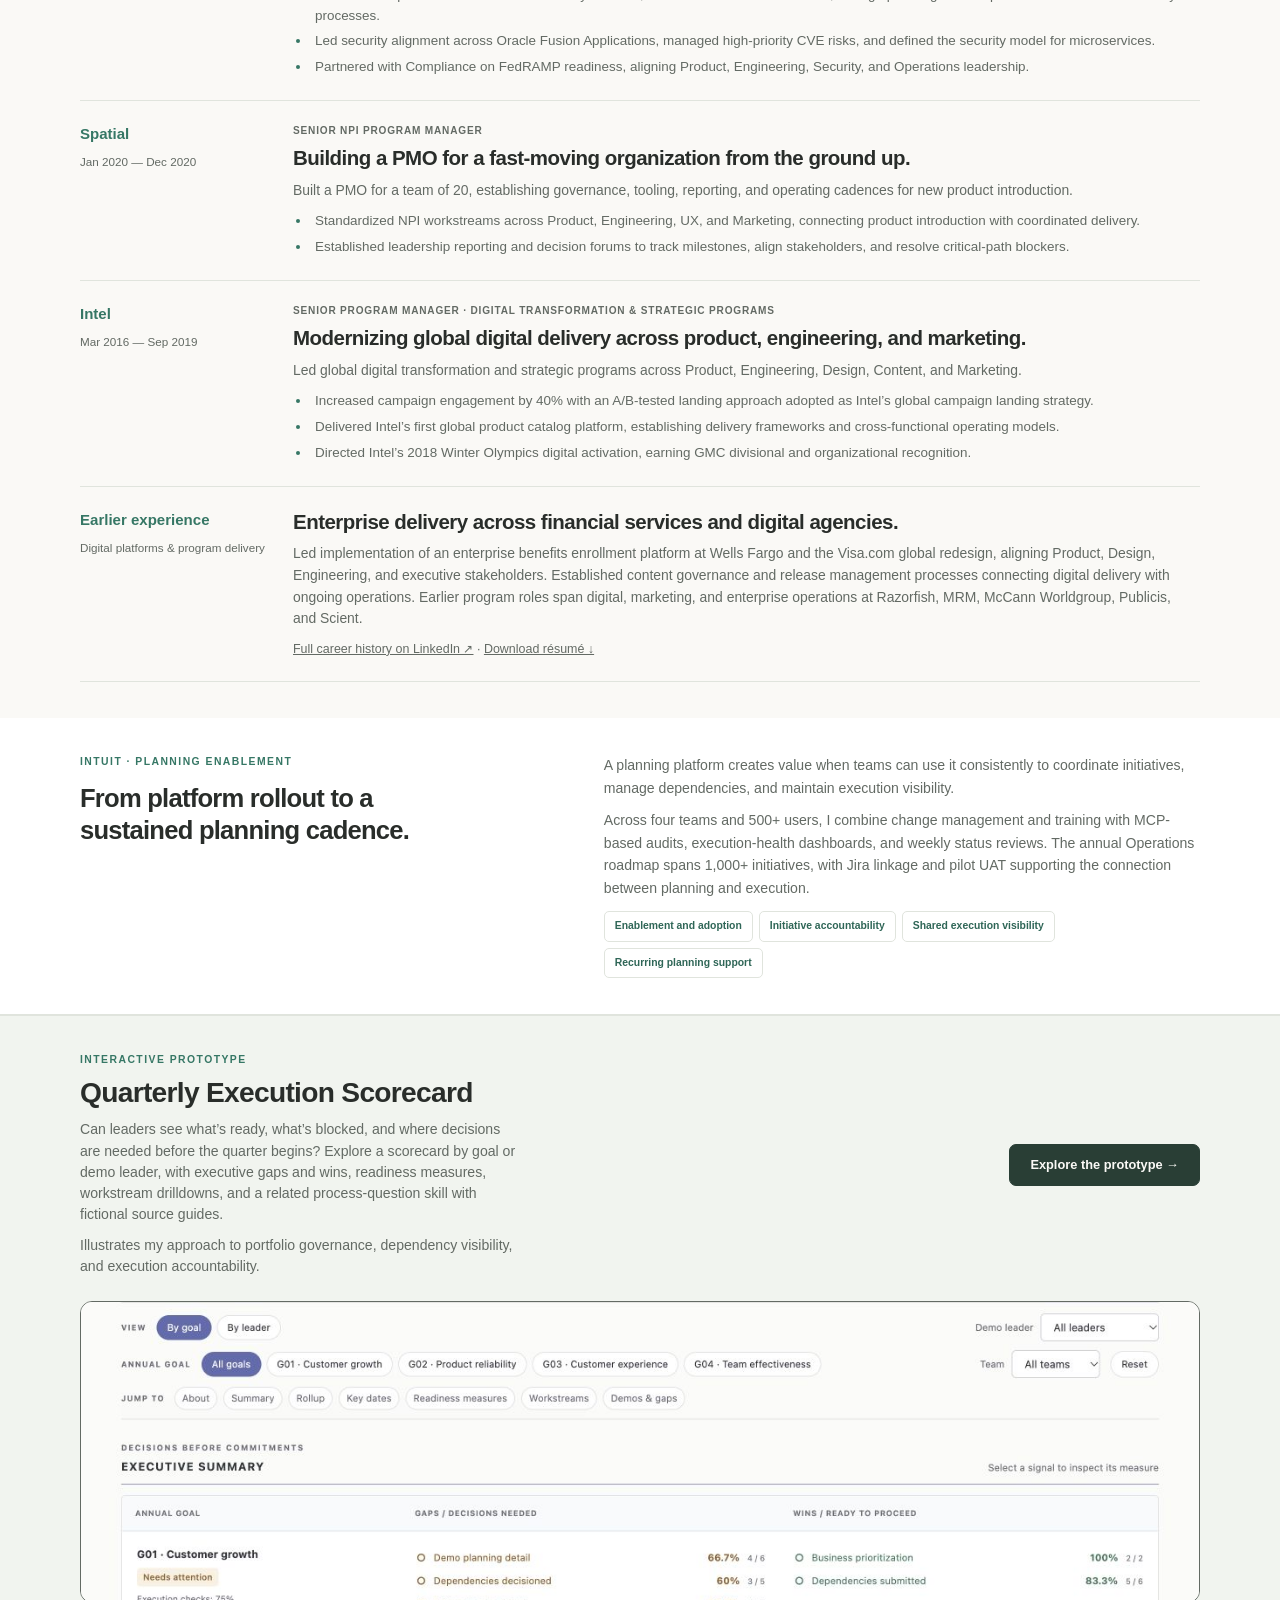
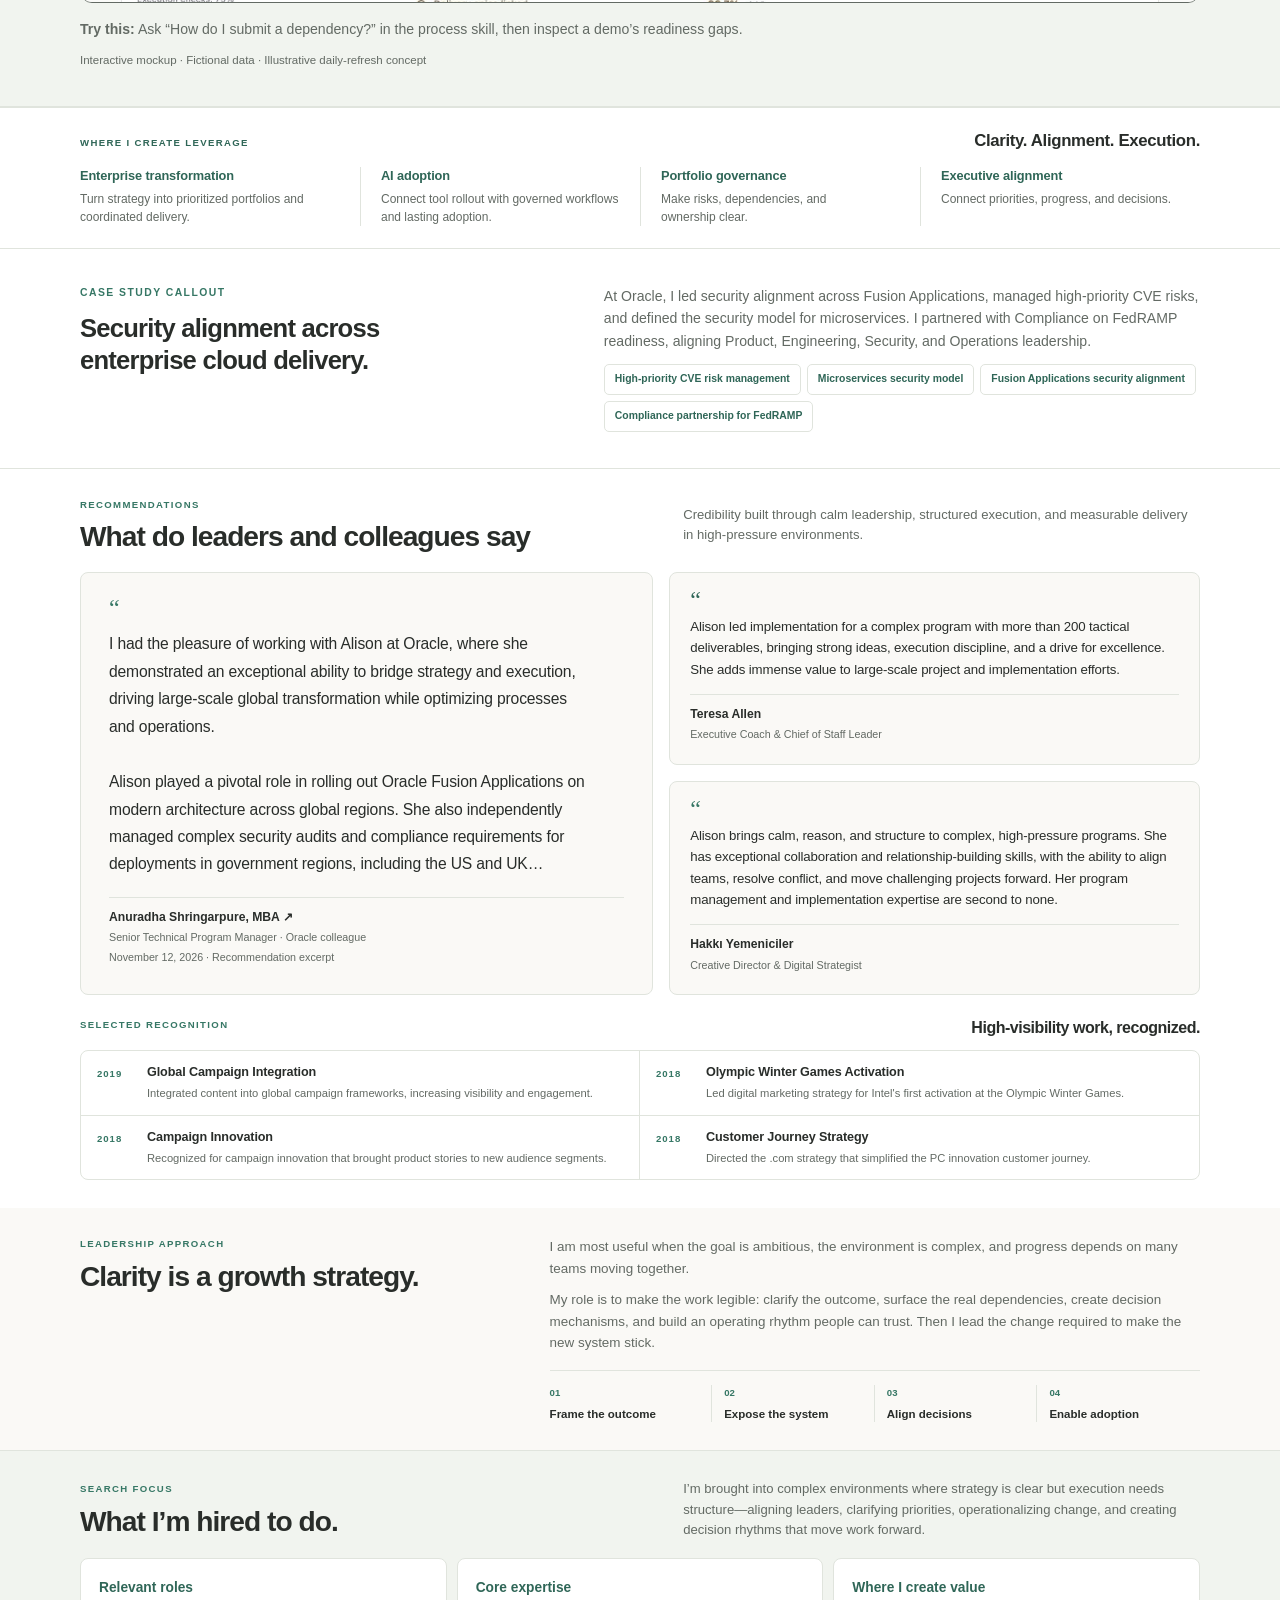
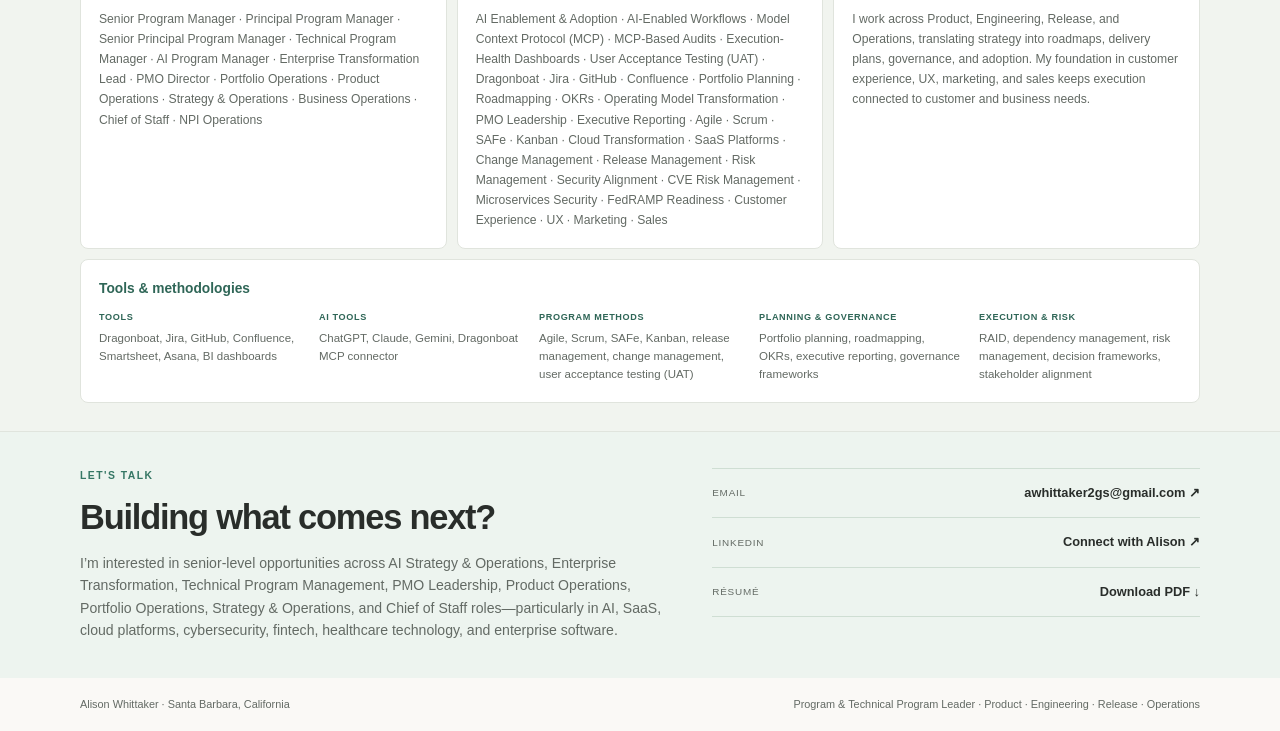
==== commit e6d15ac5: "Feature latest colleague recommendation and update recognition heading" ====
--- a/index.html
+++ b/index.html
@@ -11,7 +11,7 @@
   <title>Alison Whittaker | Program & Technical Program Leadership</title>
   <link rel="icon" type="image/png" href="alison-whittaker-profile.png">
   <link rel="stylesheet" href="styles.css">
-  <link rel="stylesheet" href="homepage.css?v=leverage-strip">
+  <link rel="stylesheet" href="homepage.css?v=colleague-recommendations">
   <script defer src="script.js"></script>
   <style id="prototype-clean-styles">
     #prototypes .prototype-clean { display: grid; grid-template-columns: minmax(0, 1fr) auto; gap: 12px 32px; align-items: center; text-align: left; }
@@ -310,13 +310,32 @@
       <div class="wrap">
         <div class="section-heading">
           <div>
-            <p class="eyebrow">Recognition &amp; reputation</p>
-            <h2>What leaders say.</h2>
+            <p class="eyebrow">Recommendations</p>
+            <h2>What do leaders and colleagues say</h2>
           </div>
           <p>Credibility built through calm leadership, structured execution, and measurable delivery in high-pressure environments.</p>
         </div>
 
-        <div class="recognition-layout">
+        <div class="recognition-layout recognition-layout-featured">
+          <blockquote class="testimonial-card testimonial-card-featured">
+            <span class="quote-mark" aria-hidden="true">“</span>
+            <p>I had the pleasure of working with Alison at Oracle, where she demonstrated an exceptional ability to bridge strategy and execution, driving large-scale global transformation while optimizing processes and operations.</p>
+            <p>Alison played a pivotal role in rolling out Oracle Fusion Applications on modern architecture across global regions. She also independently managed complex security audits and compliance requirements for deployments in government regions, including the US and UK…</p>
+            <footer>
+              <strong><a href="https://www.linkedin.com/in/ashringarpure/" target="_blank" rel="noreferrer">Anuradha Shringarpure, MBA ↗</a></strong>
+              <span>Senior Technical Program Manager · Oracle colleague</span>
+              <span>November 12, 2026 · Recommendation excerpt</span>
+            </footer>
+          </blockquote>
+          <div class="testimonial-stack">
+          <blockquote class="testimonial-card testimonial-card-secondary">
+            <span class="quote-mark" aria-hidden="true">“</span>
+            <p>Alison led implementation for a complex program with more than 200 tactical deliverables, bringing strong ideas, execution discipline, and a drive for excellence. She adds immense value to large-scale project and implementation efforts.</p>
+            <footer>
+              <strong>Teresa Allen</strong>
+              <span>Executive Coach &amp; Chief of Staff Leader</span>
+            </footer>
+          </blockquote>
           <blockquote class="testimonial-card">
             <span class="quote-mark" aria-hidden="true">“</span>
             <p>Alison brings calm, reason, and structure to complex, high-pressure programs. She has exceptional collaboration and relationship-building skills, with the ability to align teams, resolve conflict, and move challenging projects forward. Her program management and implementation expertise are second to none.</p>
@@ -325,15 +344,7 @@
               <span>Creative Director &amp; Digital Strategist</span>
             </footer>
           </blockquote>
-
-          <blockquote class="testimonial-card testimonial-card-secondary">
-            <span class="quote-mark" aria-hidden="true">“</span>
-            <p>Alison led implementation for a complex program with more than 200 tactical deliverables, bringing strong ideas, execution discipline, and a drive for excellence. She adds immense value to large-scale project and implementation efforts.</p>
-            <footer>
-              <strong>Teresa Allen</strong>
-              <span>Executive Coach &amp; Chief of Staff Leader</span>
-            </footer>
-          </blockquote>
+          </div>
         </div>
 
         <div class="awards-heading">
--- a/homepage.css
+++ b/homepage.css
@@ -300,3 +300,18 @@
  .leverage-row { grid-template-columns:1fr; gap:10px; }
  .leverage-row article { padding:0; border:0; }
 }
+
+/* Latest recommendation featured beside two colleague endorsements. */
+.recognition-layout-featured { grid-template-columns:1.08fr 1fr; align-items:stretch; gap:16px; }
+.testimonial-stack { display:grid; grid-template-columns:minmax(0,1fr); gap:16px; }
+.testimonial-stack .testimonial-card { min-height:0; }
+.testimonial-card-featured { padding:28px; background:var(--paper); }
+.testimonial-card-featured > p { font-size:.98rem; line-height:1.75; margin:14px 0; }
+.testimonial-card-featured footer { margin-top:auto; }
+.testimonial-card-featured footer a { color:inherit; text-decoration:none; }
+.testimonial-card-featured footer a:hover { text-decoration:underline; }
+@media(max-width:760px) {
+ .recognition-layout-featured { grid-template-columns:minmax(0,1fr); }
+ .testimonial-card-featured { padding:20px; }
+ .testimonial-card-featured > p { font-size:.9rem; line-height:1.65; }
+}
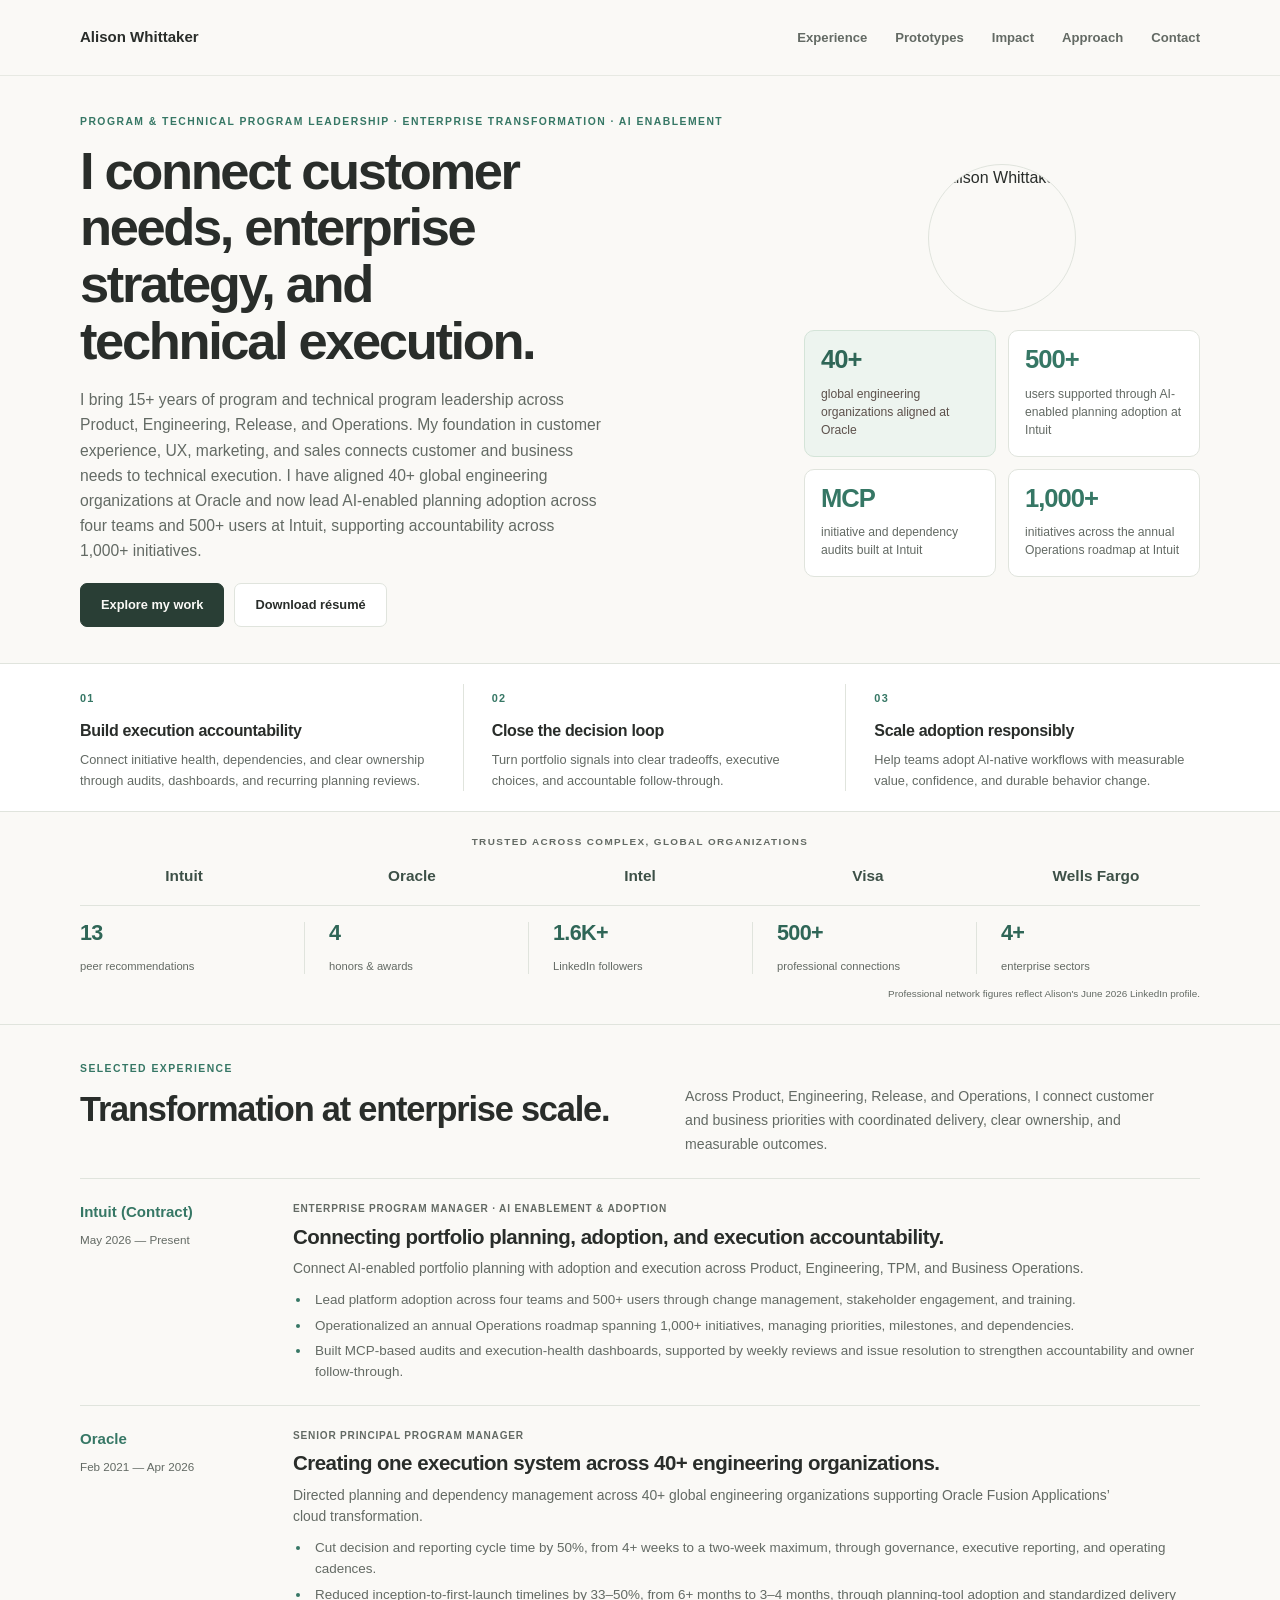
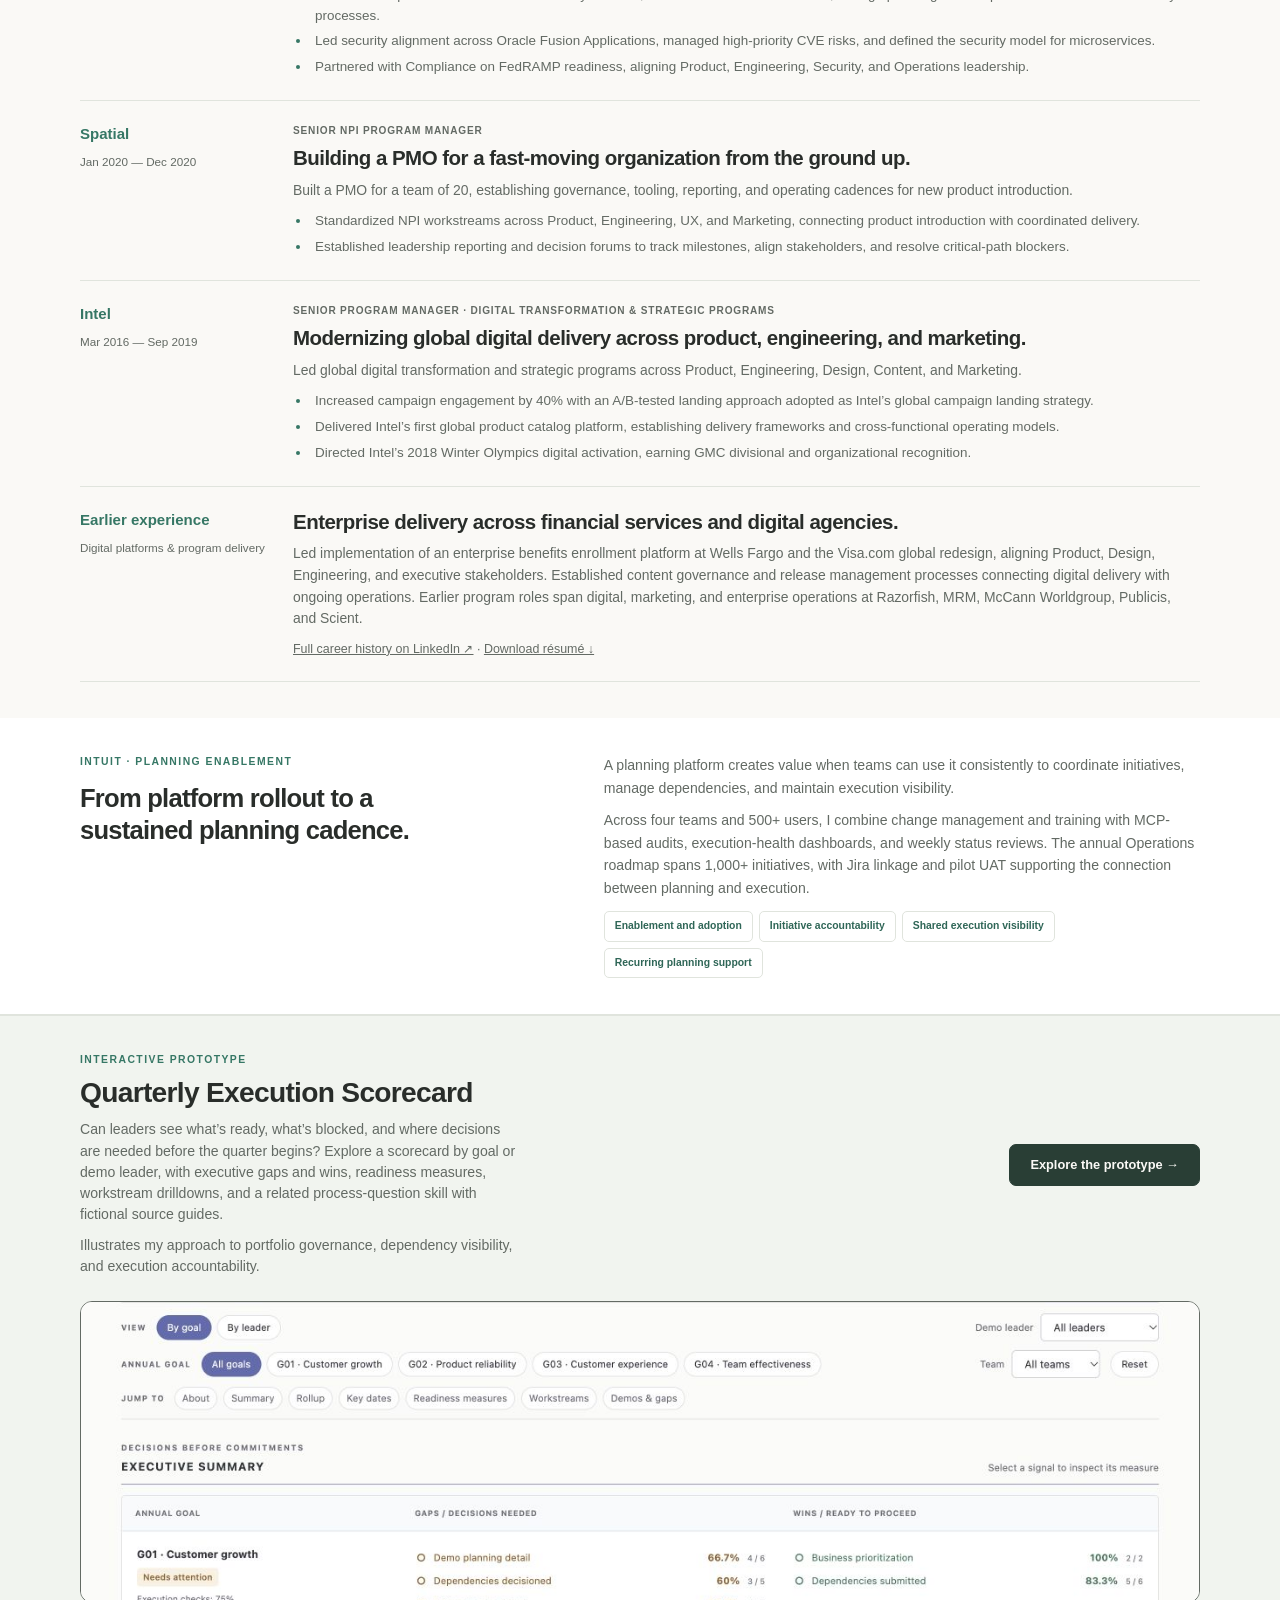
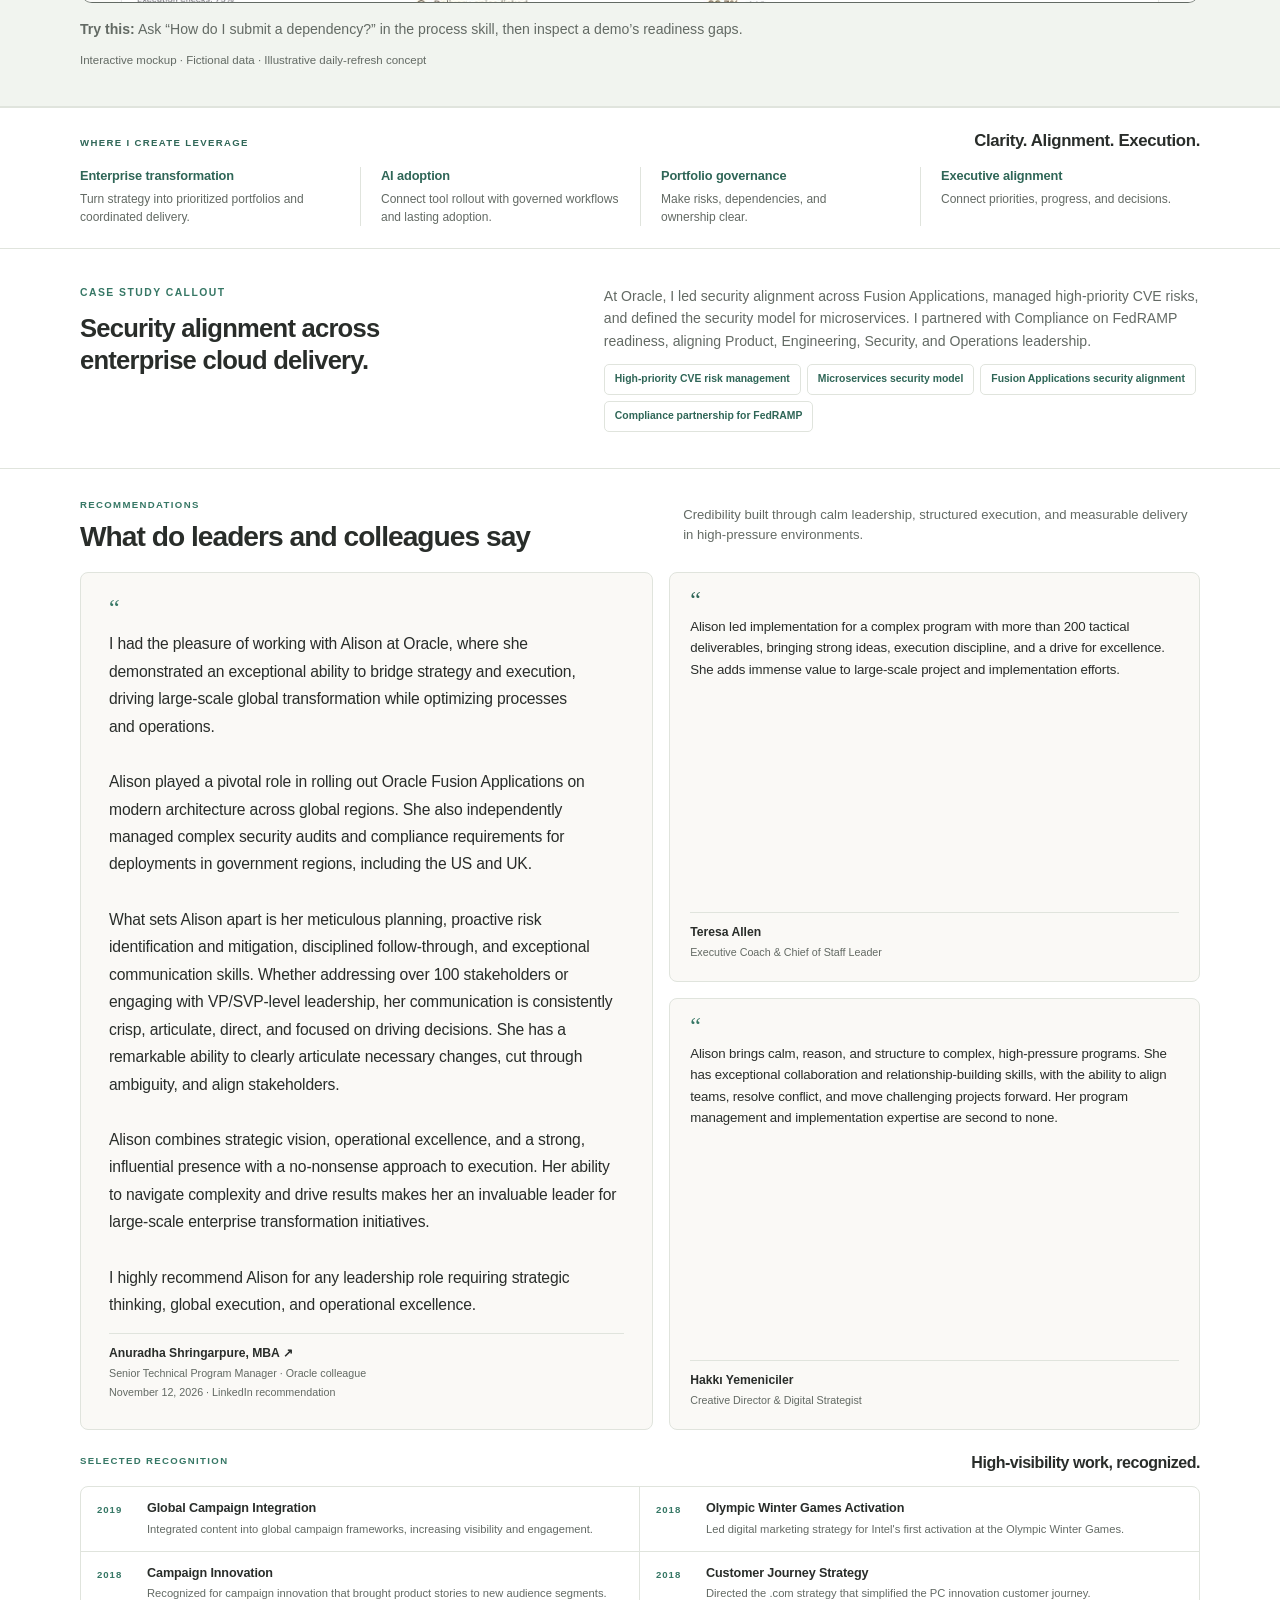
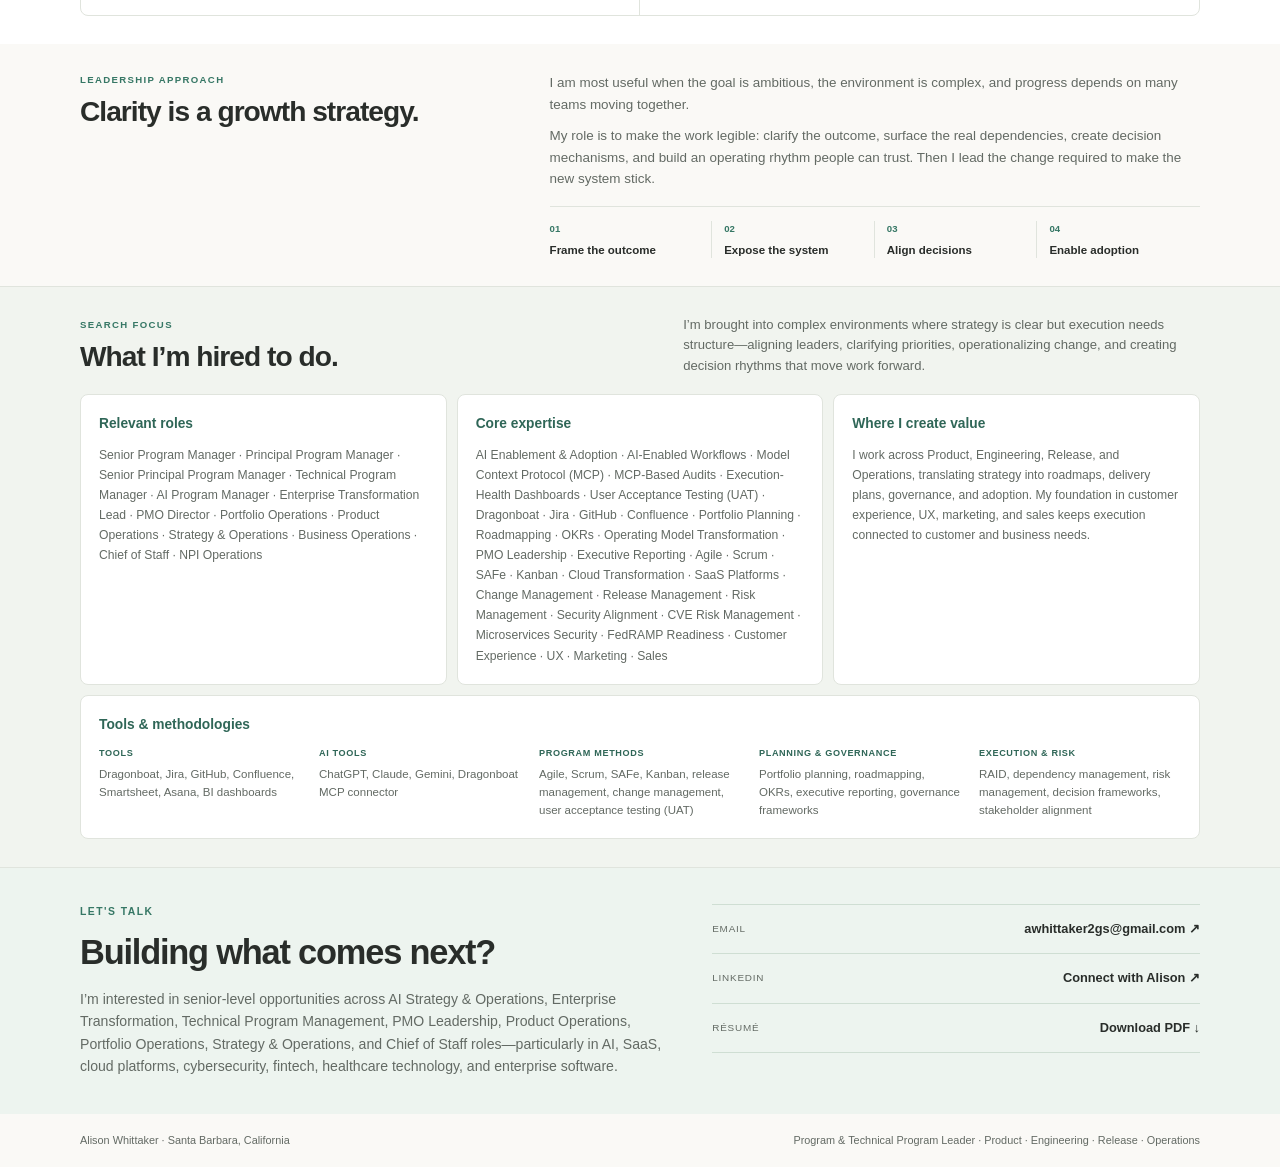
==== commit aa9b3828: "Publish Anuradha's complete recommendation from supplied screenshot" ====
--- a/index.html
+++ b/index.html
@@ -320,11 +320,14 @@
           <blockquote class="testimonial-card testimonial-card-featured">
             <span class="quote-mark" aria-hidden="true">“</span>
             <p>I had the pleasure of working with Alison at Oracle, where she demonstrated an exceptional ability to bridge strategy and execution, driving large-scale global transformation while optimizing processes and operations.</p>
-            <p>Alison played a pivotal role in rolling out Oracle Fusion Applications on modern architecture across global regions. She also independently managed complex security audits and compliance requirements for deployments in government regions, including the US and UK…</p>
+            <p>Alison played a pivotal role in rolling out Oracle Fusion Applications on modern architecture across global regions. She also independently managed complex security audits and compliance requirements for deployments in government regions, including the US and UK.</p>
+            <p>What sets Alison apart is her meticulous planning, proactive risk identification and mitigation, disciplined follow-through, and exceptional communication skills. Whether addressing over 100 stakeholders or engaging with VP/SVP-level leadership, her communication is consistently crisp, articulate, direct, and focused on driving decisions. She has a remarkable ability to clearly articulate necessary changes, cut through ambiguity, and align stakeholders.</p>
+            <p>Alison combines strategic vision, operational excellence, and a strong, influential presence with a no-nonsense approach to execution. Her ability to navigate complexity and drive results makes her an invaluable leader for large-scale enterprise transformation initiatives.</p>
+            <p>I highly recommend Alison for any leadership role requiring strategic thinking, global execution, and operational excellence.</p>
             <footer>
               <strong><a href="https://www.linkedin.com/in/ashringarpure/" target="_blank" rel="noreferrer">Anuradha Shringarpure, MBA ↗</a></strong>
               <span>Senior Technical Program Manager · Oracle colleague</span>
-              <span>November 12, 2026 · Recommendation excerpt</span>
+              <span>November 12, 2026 · LinkedIn recommendation</span>
             </footer>
           </blockquote>
           <div class="testimonial-stack">
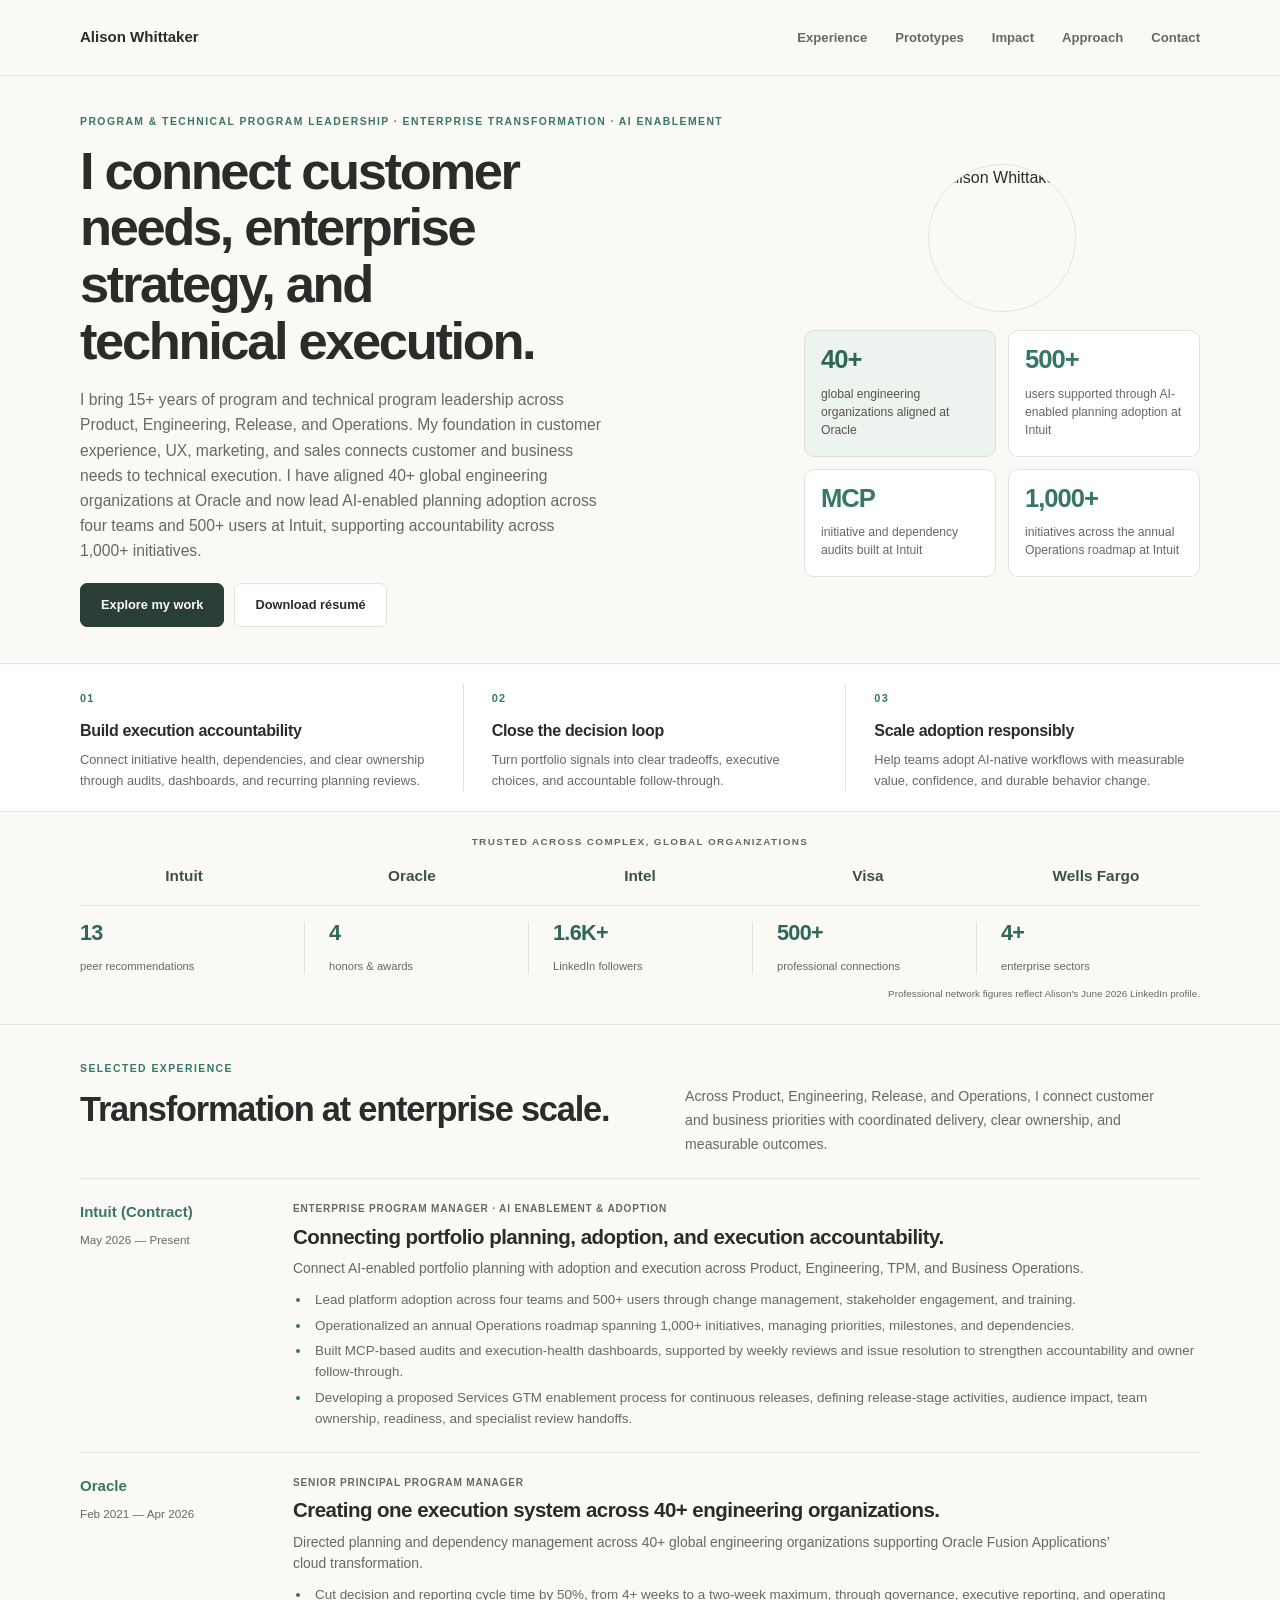
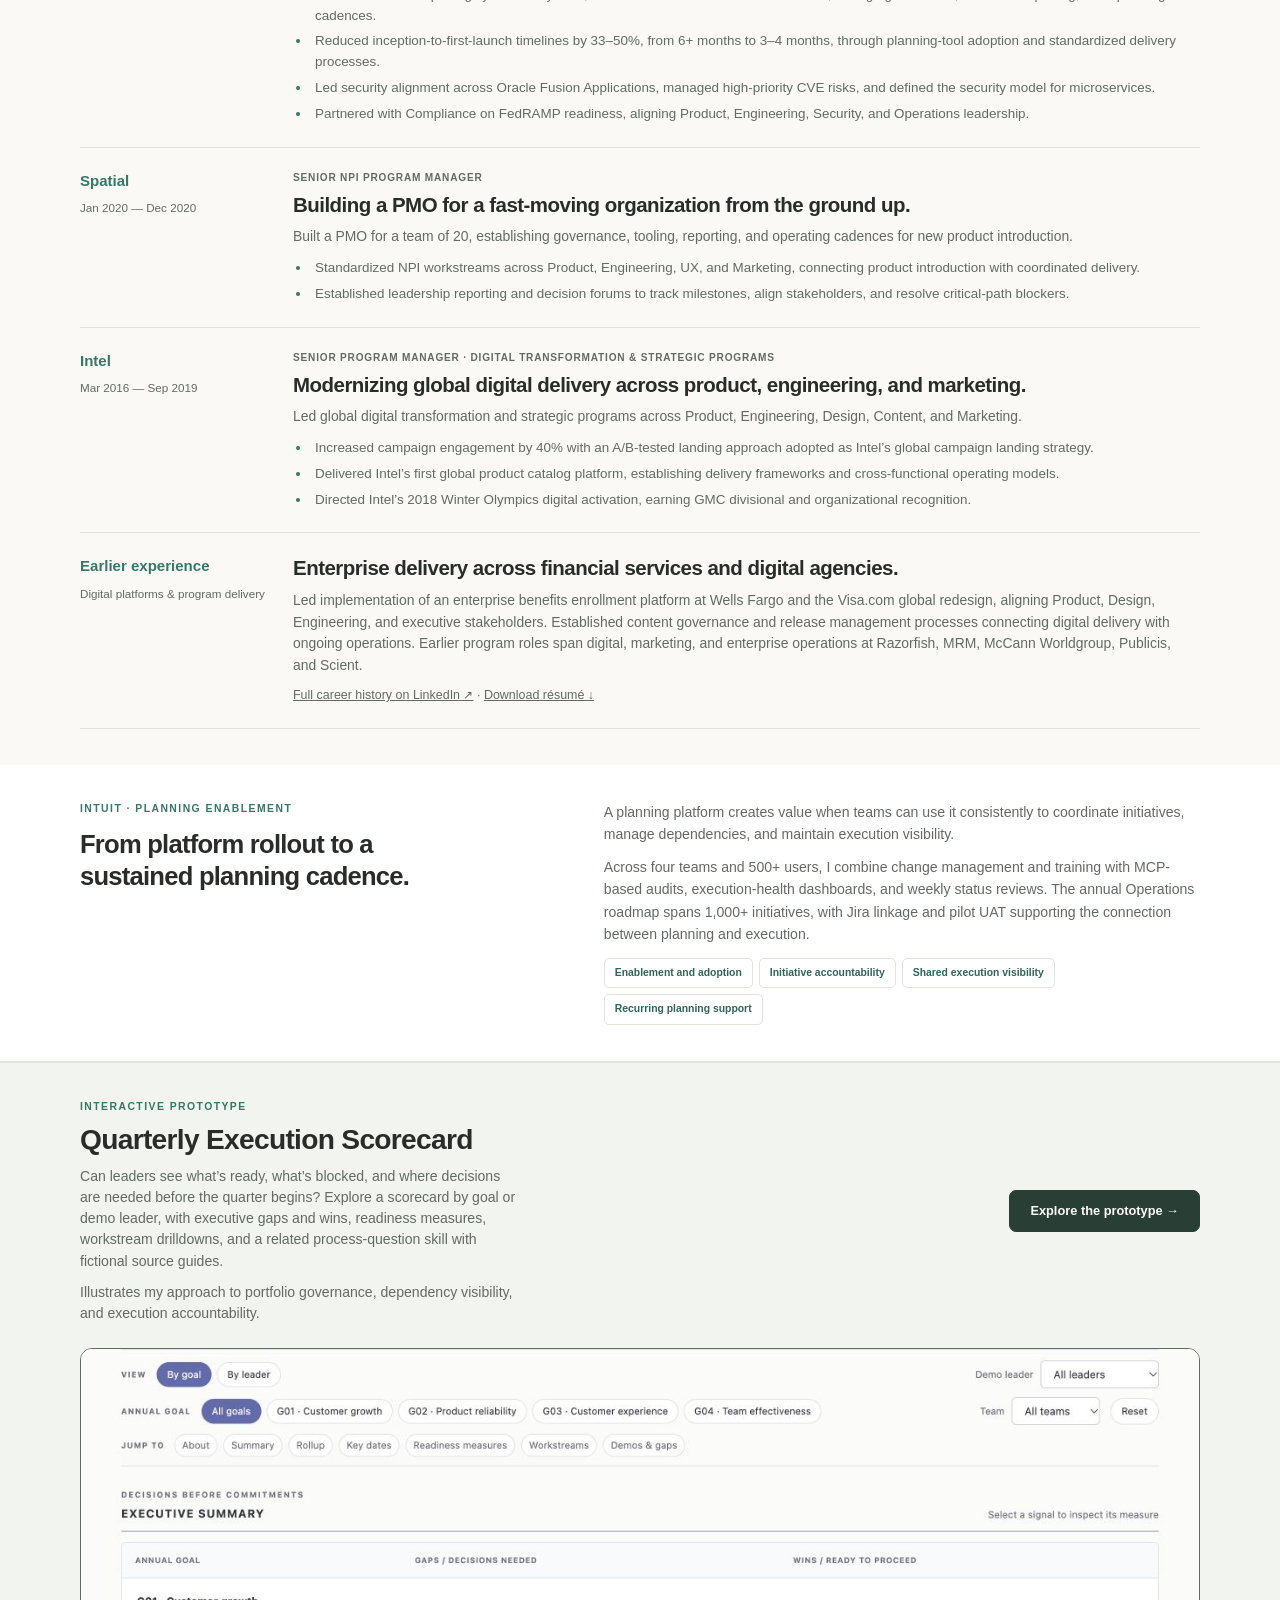
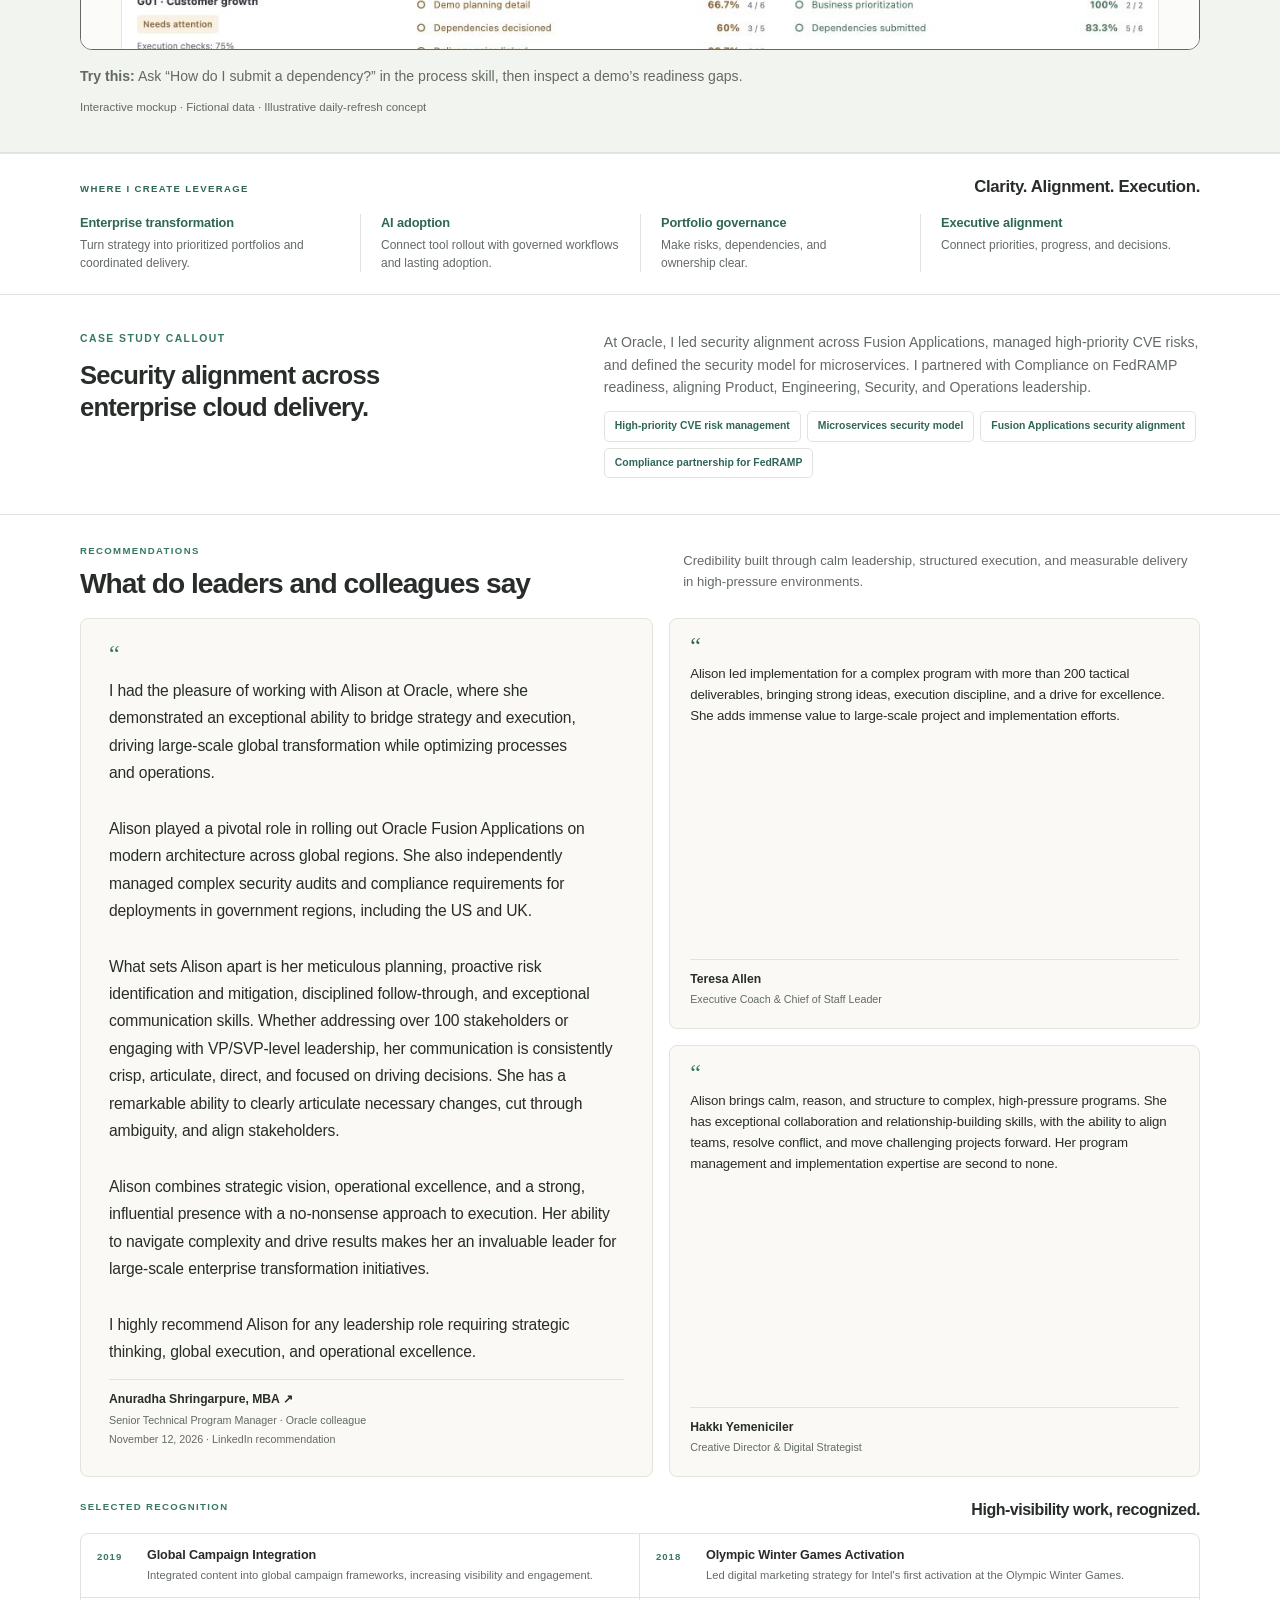
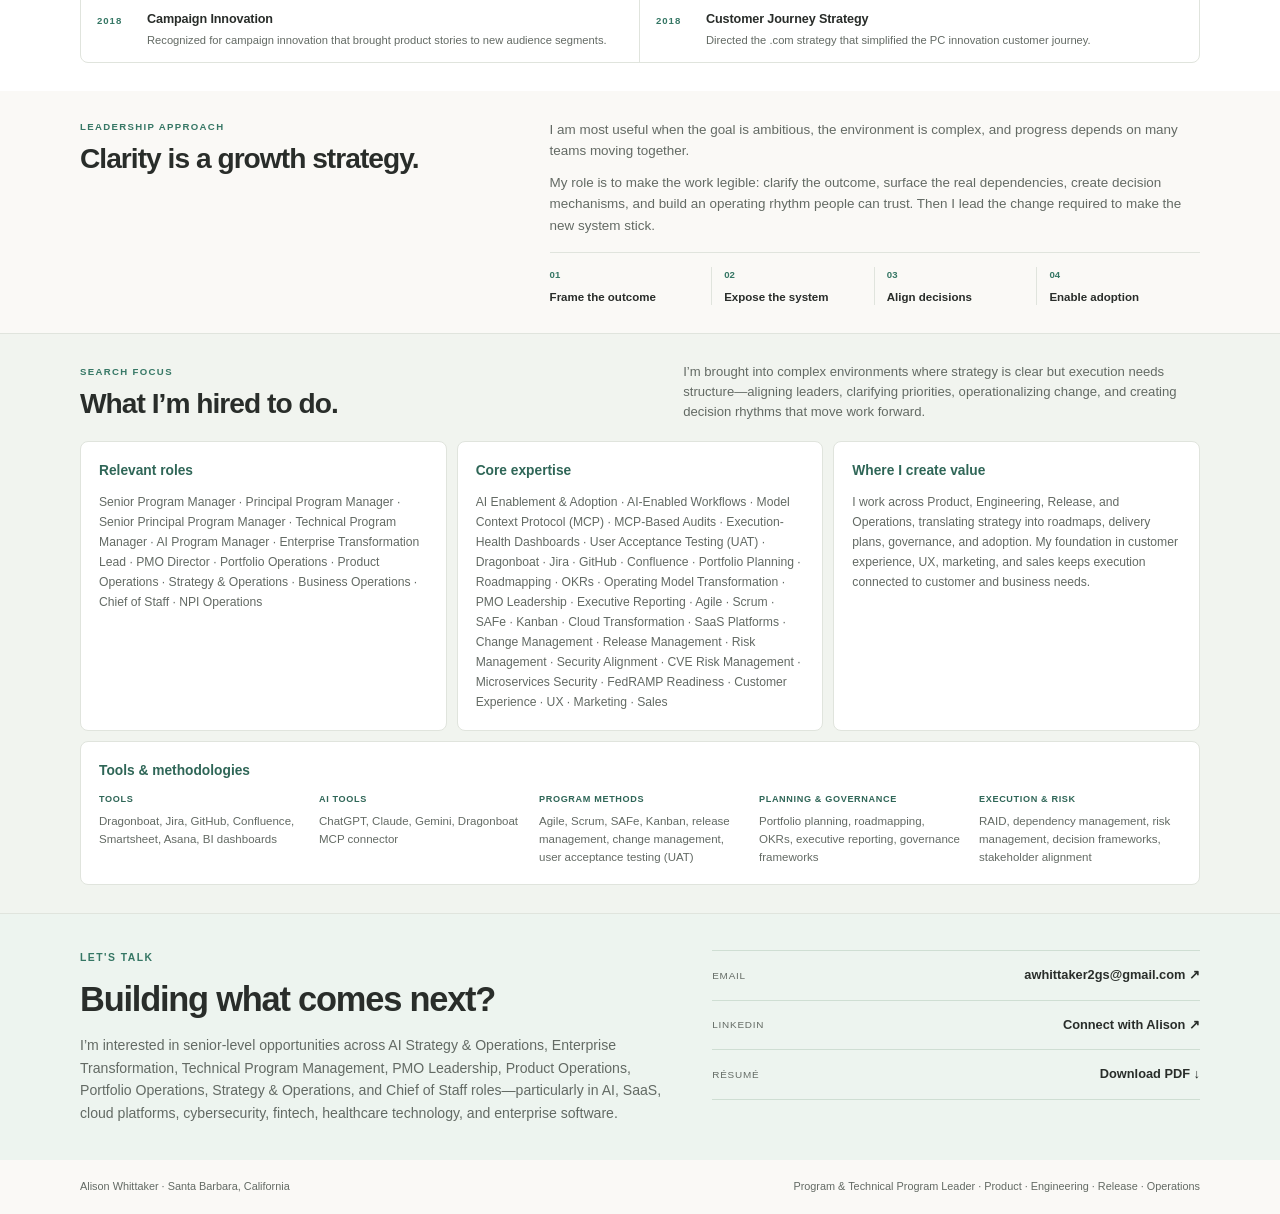
==== commit 4dcc8b68: "Add proposed Services GTM process to Intuit experience" ====
--- a/index.html
+++ b/index.html
@@ -166,6 +166,7 @@
               <li>Lead platform adoption across four teams and 500+ users through change management, stakeholder engagement, and training.</li>
               <li>Operationalized an annual Operations roadmap spanning 1,000+ initiatives, managing priorities, milestones, and dependencies.</li>
               <li>Built MCP-based audits and execution-health dashboards, supported by weekly reviews and issue resolution to strengthen accountability and owner follow-through.</li>
+              <li>Developing a proposed Services GTM enablement process for continuous releases, defining release-stage activities, audience impact, team ownership, readiness, and specialist review handoffs.</li>
             </ul>
           </div>
         </article>
